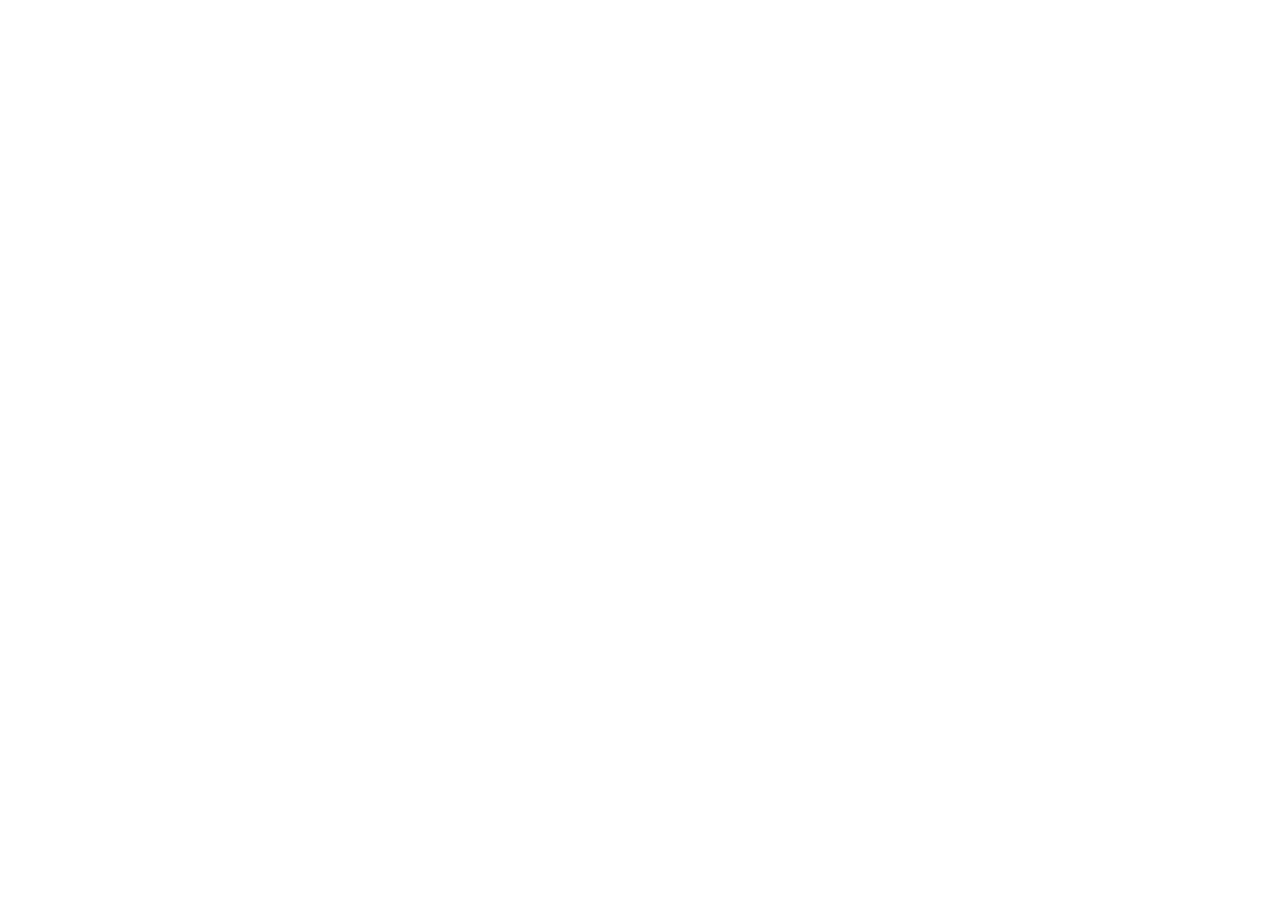
==== carrinho.html @ 03c426c7 "carrinho e conta" ====
<!doctype html>
<html lang="pt-BR">
<head>
<meta charset="utf-8">
<meta name="viewport" content="width=device-width,initial-scale=1">
<title>Carrinho — VESTTA</title>
<link href="https://fonts.googleapis.com/css2?family=Newsreader:opsz,wght@6..72,400;6..72,600;6..72,700&family=Plus+Jakarta+Sans:wght@400;500;600;700;800&display=swap" rel="stylesheet">
<link rel="stylesheet" href="css/style.css">
</head>
<body data-page="carrinho">
<div id="app-header"></div>
<main id="cart"></main>
<div id="app-footer"></div>
<script src="js/app.js"></script>
</body>
</html>
---- css/style.css ----
root {
    --bg: #fafafa;
    --card: #fff;
    --soft: #f3f3f3;
    --soft2: #ededed;
    --line: #ececec;
    --ink: #0a0a0a;
    --muted: #6b6b6b;
    --accent: #ff2d55;
    --green: #16a34a;
    --radius: 16px;
    --radius-lg: 22px;
    --pill: 999px;
    --font: 'Newsreader', 'Playfair Display', Georgia, 'Times New Roman', serif;
    --shadow: 0 1px 2px rgba(0, 0, 0, .04), 0 6px 20px rgba(0, 0, 0, .04);
}

* {
    box-sizing: border-box;
    margin: 0;
    padding: 0
}

html {
    scroll-behavior: smooth
}

body {
    font-family: var(--font);
    background: var(--bg);
    color: var(--ink);
    font-size: 14px;
    line-height: 1.45;
    -webkit-font-smoothing: antialiased
}

a {
    color: inherit;
    text-decoration: none
}

button {
    font: inherit;
    color: inherit;
    border: 0;
    background: none;
    cursor: pointer
}

input,
select {
    font: inherit;
    color: inherit
}

img {
    max-width: 100%;
    display: block
}

ul {
    list-style: none
}

svg.i {
    width: 18px;
    height: 18px;
    stroke: currentColor;
    fill: none;
    stroke-width: 2;
    stroke-linecap: round;
    stroke-linejoin: round;
    flex: none
}

.wrap {
    max-width: 1296px;
    margin: 0 auto;
    padding: 0 32px
}

.up {
    text-transform: uppercase;
    letter-spacing: .08em
}

.label {
    font-size: 10px;
    text-transform: uppercase;
    letter-spacing: .1em;
    color: var(--muted)
}

h1,
h2,
h3 {
    font-weight: 700;
    text-transform: uppercase;
    letter-spacing: -.01em;
    line-height: 1.05
}

.h1 {
    font-size: 30px
}

.h2 {
    font-size: 24px
}

[hidden] {
    display: none !important
}

.sr {
    position: absolute;
    width: 1px;
    height: 1px;
    overflow: hidden;
    clip: rect(0 0 0 0)
}

/* topbar */
.topbar {
    background: #000;
    color: #fff;
    font-size: 10.5px;
    letter-spacing: .1em;
    text-transform: uppercase
}

.topbar .wrap {
    display: flex;
    justify-content: space-between;
    align-items: center;
    height: 28px;
    font-weight: 600
}

.topbar .dot {
    display: inline-block;
    width: 5px;
    height: 5px;
    border-radius: 50%;
    background: var(--accent);
    margin-right: 8px
}

.topbar code {
    font-family: inherit;
    background: #2a2a2a;
    padding: 2px 6px;
    border-radius: 4px
}

.topbar .r a+a:before {
    content: "/";
    opacity: .4;
    margin: 0 12px
}

/* header */
.header {
    background: #fff;
    position: sticky;
    top: 0;
    z-index: 50;
    box-shadow: 0 1px 0 var(--line)
}

.header .wrap {
    display: flex;
    align-items: center;
    gap: 28px;
    height: 78px
}

.logo {
    display: flex;
    align-items: center;
    gap: 10px;
    font-size: 20px;
    font-weight: 700;
    letter-spacing: -.01em
}

.logo .mark {
    width: 36px;
    height: 36px;
    border-radius: 9px;
    background: #000;
    display: grid;
    place-items: center
}

.logo .mark svg {
    width: 24px;
    height: 24px
}

.nav {
    display: flex;
    gap: 26px;
    font-size: 11px;
    font-weight: 600;
    letter-spacing: .1em;
    text-transform: uppercase
}

.nav a {
    padding: 6px 0;
    border-bottom: 2px solid transparent;
    transition: .2s
}

.nav a:hover,
.nav a.on {
    border-color: #000
}

.search {
    flex: 1;
    max-width: 272px;
    margin-left: auto;
    display: flex;
    align-items: center;
    gap: 8px;
    background: var(--soft);
    border-radius: var(--pill);
    padding: 0 16px;
    height: 40px;
    color: var(--muted)
}

.search input {
    border: 0;
    background: none;
    outline: 0;
    width: 100%;
    font-family: var(--font)
}

.icon-btn {
    position: relative;
    width: 42px;
    height: 42px;
    border-radius: 50%;
    background: #fff;
    box-shadow: 0 1px 4px rgba(0, 0, 0, .12);
    display: grid;
    place-items: center;
    transition: .2s
}

.icon-btn:hover {
    transform: translateY(-1px)
}

.badge {
    position: absolute;
    top: -6px;
    right: -4px;
    min-width: 20px;
    height: 20px;
    border-radius: 10px;
    background: #000;
    color: #fff;
    font-size: 10px;
    font-weight: 700;
    display: grid;
    place-items: center;
    padding: 0 5px
}

.badge.red {
    background: var(--accent)
}

.user {
    display: flex;
    align-items: center;
    gap: 10px;
    padding-left: 18px;
    border-left: 1px solid var(--line)
}

.user .av {
    width: 32px;
    height: 32px;
    border-radius: 50%;
    background: #d6d6d6;
    display: grid;
    place-items: center;
    overflow: hidden;
    color: #555
}

.user .av.has {
    background: linear-gradient(135deg, #444, #111);
    color: #fff;
    font-size: 12px;
    font-weight: 700
}

.user b {
    display: block;
    font-size: 9px;
    letter-spacing: .1em;
    text-transform: uppercase
}

.user small {
    font-size: 9.5px;
    letter-spacing: .06em;
    color: var(--muted)
}

/* buttons */
.btn {
    display: inline-flex;
    align-items: center;
    justify-content: center;
    gap: 10px;
    height: 48px;
    padding: 0 28px;
    border-radius: var(--pill);
    background: #000;
    color: #fff;
    font-size: 11.5px;
    font-weight: 700;
    letter-spacing: .12em;
    text-transform: uppercase;
    transition: .2s;
    white-space: nowrap
}

.btn:hover {
    transform: translateY(-1px);
    box-shadow: 0 8px 20px rgba(0, 0, 0, .2)
}

.btn.lg {
    height: 56px;
    width: 100%;
    font-size: 12px
}

.btn.soft {
    background: var(--soft);
    color: var(--ink)
}

.btn.soft:hover {
    box-shadow: none;
    background: var(--soft2)
}

.btn.white {
    background: #fff;
    color: #000
}

.btn.sm {
    height: 36px;
    padding: 0 18px;
    font-size: 10px
}

.btn.ghost {
    background: rgba(255, 255, 255, .1);
    color: #fff
}

.link {
    text-decoration: underline;
    text-underline-offset: 3px
}

.back {
    display: inline-flex;
    align-items: center;
    gap: 8px;
    font-size: 10.5px;
    font-weight: 700;
    letter-spacing: .1em;
    text-transform: uppercase;
    margin: 12px 0
}

.crumbs {
    font-size: 10.5px;
    color: var(--muted);
    letter-spacing: .08em;
    text-transform: uppercase;
    padding: 14px 0 6px
}

.crumbs a:hover {
    color: #000
}

.crumbs span {
    margin: 0 6px;
    opacity: .5
}

.crumbs b {
    color: var(--ink)
}

.chip {
    display: inline-flex;
    align-items: center;
    height: 32px;
    padding: 0 16px;
    border-radius: var(--pill);
    background: var(--soft);
    font-size: 10.5px;
    font-weight: 700;
    letter-spacing: .1em;
    text-transform: uppercase;
    transition: .2s
}

.chip.on,
.chip:hover {
    background: #000;
    color: #fff
}

.tag {
    display: inline-block;
    background: #000;
    color: #fff;
    font-size: 9px;
    font-weight: 700;
    letter-spacing: .1em;
    text-transform: uppercase;
    padding: 5px 10px;
    border-radius: var(--pill)
}

.tag.red {
    background: var(--accent)
}

.tag.light {
    background: #fff;
    color: #000
}

.count {
    display: inline-block;
    background: var(--soft2);
    border-radius: var(--pill);
    padding: 2px 10px;
    font-size: 10px;
    font-weight: 700;
    letter-spacing: .06em
}

.card {
    background: var(--card);
    border-radius: var(--radius-lg);
    box-shadow: var(--shadow);
    padding: 24px
}

/* image placeholder */
.ph {
    position: relative;
    width: 100%;
    height: 100%;
    background: linear-gradient(160deg, #3a3a3a 0%, #161616 60%, #0c0c0c);
    display: flex;
    align-items: flex-end;
    justify-content: center;
    overflow: hidden;
    color: rgba(255, 255, 255, .35)
}

.ph::before {
    content: "";
    position: absolute;
    inset: 0;
    background: radial-gradient(circle at 50% 30%, rgba(255, 255, 255, .12), transparent 55%)
}

.ph span {
    position: relative;
    font-size: 10px;
    letter-spacing: .14em;
    text-transform: uppercase;
    padding: 14px;
    text-align: center
}

.ph.sand {
    background: linear-gradient(160deg, #8a7d65, #4c4233 70%, #2c261d)
}

.ph.light {
    background: linear-gradient(160deg, #f2f2f2, #cfcfcf);
    color: #777
}

.ph.navy {
    background: linear-gradient(160deg, #27344d, #0f1522)
}

.ph.green {
    background: linear-gradient(160deg, #4d5a3f, #202819)
}

.ph.neon {
    background: linear-gradient(160deg, #5b2a5e, #0b1b3a 60%, #2a0b1a)
}

.ph img {
    position: absolute;
    inset: 0;
    width: 100%;
    height: 100%;
    object-fit: cover
}

/* product card */
.grid {
    display: grid;
    gap: 20px
}

.grid.c4 {
    grid-template-columns: repeat(4, 1fr)
}

.grid.c3 {
    grid-template-columns: repeat(3, 1fr)
}

.pcard {
    position: relative;
    background: #fff;
    border-radius: var(--radius);
    box-shadow: var(--shadow);
    padding: 8px 8px 14px;
    transition: .25s
}

.pcard:hover {
    transform: translateY(-3px);
    box-shadow: 0 14px 34px rgba(0, 0, 0, .1)
}

.pcard .img {
    position: relative;
    aspect-ratio: 3/3.7;
    border-radius: 12px;
    overflow: hidden;
    display: block
}

.pcard .tag {
    position: absolute;
    top: 16px;
    left: 16px;
    z-index: 2
}

.pcard .fav {
    position: absolute;
    top: 16px;
    right: 16px;
    z-index: 2;
    width: 36px;
    height: 36px;
    border-radius: 50%;
    background: rgba(235, 235, 235, .92);
    display: grid;
    place-items: center;
    transition: .2s
}

.pcard .fav:hover {
    transform: scale(1.1)
}

.pcard .fav.on {
    color: #d0161f
}

.pcard .fav.on svg {
    fill: #d0161f
}

.pcard .meta {
    display: flex;
    justify-content: space-between;
    align-items: center;
    margin: 12px 6px 4px;
    font-size: 9.5px;
    letter-spacing: .06em;
    text-transform: uppercase;
    color: var(--muted)
}

.pcard .meta b {
    color: var(--ink);
    display: flex;
    align-items: center;
    gap: 3px
}

.pcard .meta svg {
    width: 11px;
    height: 11px;
    fill: #000;
    stroke: none
}

.pcard .name {
    margin: 0 6px;
    font-size: 14px;
    font-weight: 600
}

.pcard .row {
    display: flex;
    justify-content: space-between;
    align-items: center;
    margin: 8px 6px 0
}

.price {
    font-size: 20px;
    font-weight: 700
}

.price s {
    font-size: 10px;
    color: var(--muted);
    font-weight: 500;
    margin-left: 6px
}

.pcard .add {
    width: 34px;
    height: 34px;
    border-radius: 50%;
    background: var(--soft);
    display: grid;
    place-items: center;
    transition: .2s
}

.pcard .add:hover {
    background: #000;
    color: #fff
}

.pcard .add.txt {
    width: auto;
    padding: 0 14px;
    border-radius: var(--pill);
    font-size: 10px;
    font-weight: 700;
    letter-spacing: .1em;
    text-transform: uppercase
}

/* home */
.hero {
    background: #080808;
    color: #fff;
    margin-top: 0
}

.hero .wrap {
    display: grid;
    grid-template-columns: 1.05fr 1fr;
    gap: 40px;
    padding-top: 32px;
    padding-bottom: 70px;
    min-height: 560px
}

.hero .txt {
    align-self: center;
    padding-top: 60px
}

.hero .eyebrow {
    font-size: 11px;
    letter-spacing: .2em;
    color: #9a9a9a;
    margin-bottom: 14px
}

.hero h1 {
    font-size: 40px;
    letter-spacing: -.02em
}

.hero p {
    max-width: 470px;
    color: #cfcfcf;
    margin: 18px 0 28px
}

.hero .btns {
    display: flex;
    gap: 12px
}

.hero .stats {
    display: flex;
    gap: 50px;
    margin-top: 42px
}

.hero .stats b {
    display: block;
    font-size: 17px
}

.hero .stats b.red {
    color: var(--accent)
}

.hero .stats small {
    font-size: 9px;
    letter-spacing: .12em;
    text-transform: uppercase;
    color: #8f8f8f
}

.hero .pic {
    position: relative;
    border-radius: 20px;
    overflow: hidden;
    min-height: 480px
}

.hero .pic .cap {
    position: absolute;
    left: 0;
    right: 0;
    bottom: 0;
    padding: 70px 24px 22px;
    background: linear-gradient(transparent, rgba(0, 0, 0, .85));
    z-index: 2
}

.hero .pic .cap small {
    font-size: 9px;
    letter-spacing: .14em;
    text-transform: uppercase;
    color: #bbb
}

.hero .pic .cap h3 {
    font-size: 19px;
    margin: 4px 0
}

.hero .pic .cap p {
    font-size: 11.5px;
    margin: 0;
    color: #ccc
}

.hero .pic .tag {
    position: absolute;
    top: 14px;
    right: 14px;
    z-index: 3;
    background: #fff;
    color: #000
}

.promo {
    margin-top: -64px;
    position: relative;
    z-index: 5
}

.promo .in {
    background: #0c0c0c;
    color: #fff;
    border-radius: 18px;
    padding: 16px 18px;
    display: flex;
    align-items: center;
    gap: 16px;
    box-shadow: 0 12px 32px rgba(0, 0, 0, .25)
}

.promo .ic {
    width: 44px;
    height: 44px;
    border-radius: 50%;
    background: #2a1215;
    color: #ff4d5c;
    display: grid;
    place-items: center
}

.promo small {
    font-size: 9px;
    letter-spacing: .14em;
    text-transform: uppercase;
    color: #c9c9c9;
    display: block
}

.promo small:before {
    content: "● ";
    color: var(--accent)
}

.promo b {
    font-size: 14px;
    letter-spacing: .02em;
    text-transform: uppercase
}

.promo .code {
    margin-left: auto;
    background: #2a2a2a;
    border-radius: var(--pill);
    padding: 11px 18px;
    font-size: 10px;
    letter-spacing: .14em;
    text-transform: uppercase;
    color: #aaa
}

.promo .code b {
    color: #fff;
    font-size: 13px;
    letter-spacing: .1em;
    margin-left: 6px
}

.perks {
    display: grid;
    grid-template-columns: repeat(4, 1fr);
    gap: 16px;
    background: #fff;
    border-radius: 18px;
    box-shadow: var(--shadow);
    padding: 16px 20px;
    margin-top: 20px
}

.perk {
    display: flex;
    gap: 12px;
    align-items: center
}

.perk .ic {
    width: 40px;
    height: 40px;
    border-radius: 50%;
    background: var(--soft);
    display: grid;
    place-items: center
}

.perk b {
    display: block;
    font-size: 11.5px
}

.perk small {
    color: var(--muted);
    font-size: 10.5px
}

.sec {
    padding: 36px 0 8px
}

.sec-head {
    display: flex;
    justify-content: space-between;
    align-items: flex-end;
    margin-bottom: 18px;
    gap: 20px
}

.sec-head p {
    color: var(--muted);
    font-size: 12.5px;
    margin-top: 4px
}

.chips {
    display: flex;
    gap: 8px;
    flex-wrap: wrap
}

.band {
    background: var(--soft);
    margin-top: 36px;
    padding: 40px 0
}

.cats {
    display: grid;
    grid-template-columns: repeat(6, 1fr);
    gap: 14px
}

.cat {
    position: relative;
    aspect-ratio: 1/1.35;
    border-radius: 14px;
    overflow: hidden;
    display: block
}

.cat .cap {
    position: absolute;
    inset: auto 0 0 0;
    padding: 40px 12px 12px;
    background: linear-gradient(transparent, rgba(0, 0, 0, .85));
    color: #fff;
    z-index: 2
}

.cat b {
    display: block;
    font-size: 12px;
    letter-spacing: .04em;
    text-transform: uppercase
}

.cat small {
    font-size: 8.5px;
    letter-spacing: .1em;
    text-transform: uppercase;
    color: #bbb
}

.cols {
    display: grid;
    grid-template-columns: 1fr 1fr;
    gap: 20px
}

.col {
    background: #fff;
    border-radius: var(--radius-lg);
    box-shadow: var(--shadow);
    overflow: hidden;
    padding: 0 0 16px
}

.col .pic {
    position: relative;
    height: 340px
}

.col .pic .t {
    position: absolute;
    top: 14px;
    left: 14px;
    display: flex;
    gap: 8px;
    z-index: 2
}

.col .pic .cap {
    position: absolute;
    left: 0;
    right: 0;
    bottom: 0;
    padding: 60px 20px 14px;
    background: linear-gradient(transparent, rgba(0, 0, 0, .85));
    color: #fff;
    z-index: 2
}

.col .pic .cap small {
    font-size: 9px;
    letter-spacing: .14em;
    text-transform: uppercase;
    color: #bbb
}

.col .pic .cap h3 {
    font-size: 22px
}

.col p.d {
    padding: 12px 20px 0;
    font-size: 12.5px;
    color: #444
}

.col .foot {
    display: flex;
    justify-content: space-between;
    align-items: center;
    padding: 12px 20px 0;
    font-size: 9.5px;
    letter-spacing: .1em;
    text-transform: uppercase
}

.news {
    padding: 70px 0 40px
}

.news .in {
    display: grid;
    grid-template-columns: 1fr 1fr;
    gap: 40px;
    align-items: center
}

.news h2 {
    font-size: 30px;
    margin-top: 6px
}

.news p {
    color: #444;
    margin-top: 12px;
    max-width: 520px
}

.news form {
    display: flex;
    gap: 12px
}

.news input {
    flex: 1;
    height: 48px;
    border-radius: var(--pill);
    border: 0;
    background: var(--soft);
    padding: 0 22px;
    outline: 0
}

.news small {
    display: block;
    margin-top: 8px;
    font-size: 10px;
    color: var(--muted)
}

/* listing */
.page-title {
    display: flex;
    align-items: baseline;
    justify-content: space-between;
    gap: 20px;
    margin: 10px 0 16px
}

.page-title h1 {
    font-size: 34px
}

.page-title small {
    font-size: 12px;
    color: var(--muted);
    font-weight: 400;
    margin-left: 10px;
    text-transform: none;
    letter-spacing: 0
}

.notice {
    display: flex;
    align-items: center;
    gap: 12px;
    background: var(--soft);
    border-radius: 14px;
    padding: 12px 16px;
    font-size: 12px
}

.notice .ic {
    width: 36px;
    height: 36px;
    border-radius: 50%;
    background: #000;
    color: #fff;
    display: grid;
    place-items: center
}

.notice code {
    margin-left: auto;
    background: #e4e4e4;
    border-radius: 6px;
    padding: 4px 8px;
    font-family: inherit;
    font-size: 10px;
    letter-spacing: .08em
}

.notice small {
    font-size: 9.5px;
    letter-spacing: .06em;
    text-transform: uppercase;
    color: var(--muted)
}

.toolbar {
    display: flex;
    justify-content: space-between;
    align-items: center;
    gap: 20px;
    margin: 18px 0
}

.toolbar .right {
    display: flex;
    gap: 8px;
    align-items: center;
    background: var(--soft);
    border-radius: var(--pill);
    padding: 6px
}

.toolbar select {
    border: 0;
    background: #fff;
    border-radius: var(--pill);
    padding: 6px 14px;
    font-size: 10px;
    text-transform: uppercase;
    letter-spacing: .06em;
    outline: 0
}

.seg {
    width: 34px;
    height: 34px;
    border-radius: 50%;
    display: grid;
    place-items: center
}

.seg.on {
    background: #000;
    color: #fff
}

.layout {
    display: grid;
    grid-template-columns: 264px 1fr;
    gap: 24px;
    align-items: start;
    padding-bottom: 30px
}

.filters {
    background: #fff;
    border-radius: var(--radius);
    box-shadow: var(--shadow);
    padding: 20px;
    position: sticky;
    top: 96px
}

.filters .hd {
    display: flex;
    justify-content: space-between;
    align-items: center;
    font-weight: 700;
    letter-spacing: .06em;
    text-transform: uppercase;
    margin-bottom: 16px
}

.filters .hd small {
    font-size: 9.5px;
    font-weight: 500;
    color: var(--muted);
    cursor: pointer
}

.fg {
    margin-bottom: 22px
}

.fg h4 {
    font-size: 10.5px;
    letter-spacing: .1em;
    text-transform: uppercase;
    margin-bottom: 10px;
    display: flex;
    justify-content: space-between
}

.fg h4 small {
    color: var(--muted);
    font-weight: 400
}

.chk {
    display: flex;
    align-items: center;
    gap: 10px;
    font-size: 12.5px;
    margin: 8px 0;
    cursor: pointer
}

.chk input {
    appearance: none;
    width: 18px;
    height: 18px;
    border-radius: 5px;
    background: var(--soft2);
    display: grid;
    place-items: center;
    cursor: pointer
}

.chk input:checked {
    background: #000
}

.chk input:checked:after {
    content: "";
    width: 9px;
    height: 5px;
    border-left: 2px solid #fff;
    border-bottom: 2px solid #fff;
    transform: rotate(-45deg) translate(1px, -1px)
}

.chk em {
    margin-left: auto;
    font-style: normal;
    font-size: 10px;
    color: var(--muted)
}

.sizes {
    display: grid;
    grid-template-columns: repeat(3, 1fr);
    gap: 8px
}

.size {
    height: 38px;
    border-radius: 9px;
    background: var(--soft);
    font-size: 10px;
    font-weight: 700;
    color: #999;
    transition: .2s
}

.size.on {
    background: #000;
    color: #fff
}

.swatches {
    display: flex;
    gap: 10px;
    flex-wrap: wrap
}

.sw {
    width: 32px;
    height: 32px;
    border-radius: 50%;
    border: 2px solid #fff;
    box-shadow: 0 0 0 1px var(--line);
    display: grid;
    place-items: center;
    color: #fff;
    transition: .2s
}

.sw.on {
    box-shadow: 0 0 0 2px #000
}

.sw svg {
    width: 14px;
    height: 14px;
    opacity: 0
}

.sw.on svg {
    opacity: 1
}

.sw.light {
    color: #000
}

input[type=range] {
    width: 100%;
    accent-color: #000
}

.range-l {
    display: flex;
    justify-content: space-between;
    font-size: 10px;
    color: var(--muted)
}

.pager {
    display: flex;
    justify-content: space-between;
    align-items: center;
    margin-top: 26px;
    font-size: 11px;
    color: var(--muted)
}

.pager .p {
    display: flex;
    gap: 8px
}

.pager button {
    width: 36px;
    height: 36px;
    border-radius: 50%;
    background: #fff;
    box-shadow: var(--shadow);
    font-size: 11px;
    font-weight: 700;
    display: grid;
    place-items: center
}

.pager button.on {
    background: #000;
    color: #fff
}

/* product page */
.pdp {
    display: grid;
    grid-template-columns: 84px minmax(0, 1.2fr) minmax(0, .9fr);
    gap: 16px;
    padding: 10px 0 30px
}

.thumbs {
    display: flex;
    flex-direction: column;
    gap: 12px
}

.thumb {
    aspect-ratio: 3/4.2;
    border-radius: 10px;
    overflow: hidden;
    border: 2px solid transparent;
    transition: .2s
}

.thumb.on {
    border-color: #000
}

.stage {
    position: relative;
    aspect-ratio: 3/4;
    border-radius: 18px;
    overflow: hidden;
    max-height: 810px
}

.stage .cnt {
    position: absolute;
    top: 14px;
    right: 14px;
    z-index: 3;
    background: #fff;
    border-radius: var(--pill);
    padding: 4px 12px;
    font-size: 10px;
    font-weight: 700
}

.info {
    padding-left: 16px
}

.info .top {
    display: flex;
    gap: 10px;
    align-items: center;
    font-size: 11px;
    color: var(--muted)
}

.info h1 {
    font-size: 28px;
    text-transform: none;
    margin: 12px 0 8px;
    letter-spacing: -.01em
}

.rate {
    display: flex;
    align-items: center;
    gap: 8px;
    font-size: 12px
}

.rate .rec {
    background: var(--soft);
    font-size: 9px;
    font-weight: 700;
    letter-spacing: .08em;
    padding: 3px 8px;
    border-radius: 4px
}

.pricebox {
    background: var(--soft);
    border-radius: 14px;
    padding: 16px 18px;
    margin: 18px 0;
    display: flex;
    justify-content: space-between;
    align-items: flex-start
}

.pricebox b {
    font-size: 26px;
    display: block
}

.pricebox small {
    font-size: 11px;
    color: var(--muted)
}

.desc {
    background: var(--soft);
    border-radius: 14px;
    padding: 18px;
    font-size: 12.5px;
    line-height: 1.75;
    margin-bottom: 22px
}

.opt-h {
    display: flex;
    justify-content: space-between;
    font-size: 10.5px;
    font-weight: 700;
    letter-spacing: .1em;
    text-transform: uppercase;
    margin: 16px 0 10px
}

.opt-h span {
    font-weight: 400;
    color: var(--muted);
    letter-spacing: .04em;
    text-transform: none;
    font-size: 12px
}

.pdp .swatches .sw {
    width: 44px;
    height: 44px
}

.pdp .sizes {
    grid-template-columns: repeat(4, 1fr)
}

.pdp .size {
    height: 46px;
    border-radius: 12px;
    color: #000;
    font-size: 11px
}

.pdp .size.on {
    color: #fff
}

.model {
    display: flex;
    justify-content: space-between;
    font-size: 11px;
    margin-top: 10px
}

.buy {
    display: flex;
    gap: 12px;
    margin: 22px 0
}

.buy .btn {
    flex: 1;
    height: 56px
}

.buy .fav {
    width: 56px;
    height: 56px;
    border-radius: 50%;
    box-shadow: inset 0 0 0 1px var(--line);
    background: #fff;
    display: grid;
    place-items: center
}

.buy .fav.on {
    color: #d0161f
}

.buy .fav.on svg {
    fill: #d0161f
}

.freight {
    background: var(--soft);
    border-radius: 14px;
    padding: 16px
}

.freight .hd {
    display: flex;
    gap: 8px;
    align-items: center;
    font-size: 10.5px;
    font-weight: 700;
    letter-spacing: .1em;
    text-transform: uppercase;
    margin-bottom: 10px
}

.freight .f {
    display: flex;
    gap: 8px
}

.freight input {
    flex: 1;
    height: 44px;
    border-radius: 12px;
    border: 0;
    background: #fff;
    padding: 0 14px;
    outline: 0
}

.freight .res {
    font-size: 12px;
    margin-top: 10px;
    display: none
}

.acc {
    background: var(--soft);
    border-radius: 14px;
    margin-top: 14px;
    overflow: hidden
}

.acc button {
    width: 100%;
    display: flex;
    justify-content: space-between;
    align-items: center;
    padding: 18px;
    font-weight: 600;
    font-size: 14px;
    text-align: left
}

.acc .body {
    max-height: 0;
    overflow: hidden;
    transition: max-height .3s;
    padding: 0 18px;
    font-size: 12.5px;
    color: #444;
    line-height: 1.7
}

.acc.open .body {
    max-height: 200px;
    padding-bottom: 16px
}

.acc.open svg {
    transform: rotate(180deg)
}

.facts {
    display: grid;
    grid-template-columns: repeat(3, 1fr);
    gap: 16px;
    background: var(--soft);
    border-radius: 18px;
    padding: 24px;
    margin: 10px 0 40px
}

.fact {
    background: #fff;
    border-radius: 14px;
    padding: 18px
}

.fact big {
    display: block;
    font-size: 34px;
    font-weight: 700;
    letter-spacing: -.02em
}

.fact b {
    display: block;
    font-size: 14px;
    margin: 4px 0;
    text-transform: uppercase
}

.fact small {
    color: var(--muted);
    font-size: 12px
}

.pdp-rot .pcard .img {
    aspect-ratio: 3/4
}

/* carrinho */
.cart {
    display: grid;
    grid-template-columns: 1fr 378px;
    gap: 48px;
    padding-bottom: 50px;
    align-items: start
}

.cart h1 {
    font-size: 30px;
    margin: 16px 0 22px
}

.strip {
    display: flex;
    align-items: center;
    gap: 14px;
    background: var(--soft);
    border-radius: 16px;
    padding: 14px 16px;
    margin-bottom: 20px
}

.strip .ic {
    width: 44px;
    height: 44px;
    border-radius: 50%;
    background: #fff;
    display: grid;
    place-items: center
}

.strip b {
    display: block;
    font-size: 10.5px;
    letter-spacing: .08em;
    text-transform: uppercase
}

.strip small {
    font-size: 11px;
    color: var(--muted)
}

.strip .pill {
    margin-left: auto;
    background: #e8e8e8;
    font-size: 9px;
    font-weight: 700;
    letter-spacing: .1em;
    border-radius: var(--pill);
    padding: 5px 10px;
    text-transform: uppercase
}

.item {
    display: flex;
    align-items: center;
    gap: 16px;
    background: #fff;
    border-radius: var(--radius-lg);
    box-shadow: var(--shadow);
    padding: 16px;
    margin-bottom: 16px
}

.item .im {
    width: 112px;
    height: 128px;
    border-radius: 10px;
    overflow: hidden;
    flex: none
}

.item .nf {
    flex: 1
}

.item .nf small {
    font-size: 9px;
    letter-spacing: .14em;
    text-transform: uppercase;
    color: var(--muted)
}

.item .nf b {
    display: block;
    font-size: 15px;
    margin: 4px 0
}

.item .nf span {
    font-size: 11px;
    color: #555
}

.item .nf span i {
    display: inline-block;
    width: 3px;
    height: 3px;
    border-radius: 50%;
    background: #bbb;
    margin: 0 8px 2px;
    vertical-align: middle
}

.item .pr {
    font-weight: 700;
    font-size: 15px;
    margin-right: 6px
}

.qty {
    display: flex;
    align-items: center;
    background: var(--soft);
    border-radius: var(--pill);
    padding: 4px;
    box-shadow: inset 0 0 0 1px #e4e4e4
}

.qty button {
    width: 32px;
    height: 32px;
    border-radius: 50%;
    background: #fff;
    display: grid;
    place-items: center;
    box-shadow: 0 1px 3px rgba(0, 0, 0, .12)
}

.qty span {
    min-width: 36px;
    text-align: center;
    font-size: 12px;
    font-weight: 700
}

.del {
    width: 36px;
    height: 36px;
    color: #e11d48;
    display: grid;
    place-items: center;
    border-radius: 50%
}

.del:hover {
    background: #ffe4ea
}

.couponbar {
    display: flex;
    align-items: center;
    gap: 14px;
    background: #fff;
    border-radius: var(--radius-lg);
    box-shadow: var(--shadow);
    padding: 14px 18px;
    margin-bottom: 16px
}

.couponbar .ic {
    width: 40px;
    height: 40px;
    border-radius: 50%;
    background: var(--soft);
    display: grid;
    place-items: center
}

.couponbar b {
    font-size: 14px;
    letter-spacing: .06em
}

.couponbar .ok {
    display: inline-flex;
    gap: 6px;
    align-items: center
}

.couponbar .ok svg {
    width: 16px;
    height: 16px;
    fill: var(--accent);
    stroke: #fff
}

.couponbar em {
    font-style: normal;
    font-size: 9px;
    font-weight: 700;
    letter-spacing: .08em;
    background: var(--soft);
    padding: 3px 8px;
    border-radius: var(--pill);
    margin-left: 6px
}

.couponbar .act {
    margin-left: auto;
    display: flex;
    align-items: center;
    gap: 10px
}

.couponbar input {
    height: 38px;
    border: 0;
    background: var(--soft);
    border-radius: var(--pill);
    padding: 0 16px;
    outline: 0;
    text-transform: uppercase;
    width: 180px
}

.couponbar .msg {
    font-size: 11px;
    color: var(--accent)
}

.ship-bar {
    background: var(--soft);
    border-radius: 16px;
    padding: 16px
}

.ship-bar .t {
    display: flex;
    justify-content: space-between;
    font-size: 10px;
    font-weight: 700;
    letter-spacing: .06em;
    text-transform: uppercase
}

.ship-bar .t span {
    display: flex;
    gap: 8px;
    align-items: center
}

.ship-bar .bar {
    height: 8px;
    background: #ddd;
    border-radius: 4px;
    margin: 10px 0;
    overflow: hidden
}

.ship-bar .bar i {
    display: block;
    height: 100%;
    background: #000;
    border-radius: 4px;
    transition: width .4s
}

.ship-bar .b {
    display: flex;
    justify-content: space-between;
    font-size: 11px;
    color: #555
}

.cart>aside {
    position: sticky;
    top: 100px;
    min-width: 0
}

.summary {
    background: #fff;
    border-radius: var(--radius-lg);
    box-shadow: var(--shadow);
    padding: 26px
}

.summary .hd {
    display: flex;
    justify-content: space-between;
    align-items: center;
    padding-bottom: 14px;
    border-bottom: 1px solid var(--line);
    margin-bottom: 14px
}

.summary h3 {
    font-size: 20px
}

.line {
    display: flex;
    justify-content: space-between;
    font-size: 12px;
    margin: 12px 0
}

.line b {
    font-weight: 600
}

.line s {
    color: #999;
    font-size: 10px;
    margin-right: 6px
}

.line.cp {
    background: #fff0f3;
    color: var(--accent);
    border-radius: 8px;
    padding: 9px 10px;
    font-weight: 600;
    margin-top: 16px
}

.total {
    background: var(--soft);
    border-radius: 14px;
    padding: 18px;
    margin: 14px 0 20px;
    display: flex;
    justify-content: space-between;
    align-items: flex-start
}

.total b {
    font-size: 20px;
    text-transform: uppercase
}

.total small {
    display: block;
    color: #666;
    font-size: 11px;
    margin-top: 8px;
    max-width: 150px
}

.total .v {
    text-align: right
}

.total .v b {
    font-size: 26px;
    text-transform: none
}

.total .v small {
    font-size: 9px;
    text-transform: uppercase;
    letter-spacing: .06em;
    max-width: none;
    margin-top: 4px
}

.summary .btn {
    width: 100%;
    height: 56px
}

.summary .btn.pix {
    background: var(--soft);
    color: #000;
    margin-top: 12px;
    height: auto;
    min-height: 46px;
    padding: 10px 14px;
    font-size: 10.5px;
    letter-spacing: .06em;
    line-height: 1.3;
    text-align: center;
    white-space: normal;
    gap: 8px
}

.methods {
    display: flex;
    justify-content: center;
    gap: 12px;
    background: var(--soft);
    border-radius: 12px;
    padding: 14px;
    margin: 16px 0;
    font-size: 9.5px;
    font-weight: 700;
    letter-spacing: .1em;
    text-transform: uppercase
}

.methods i {
    display: inline-block;
    width: 6px;
    height: 6px;
    border-radius: 50%;
    background: var(--accent);
    margin-right: 6px
}

.help {
    display: flex;
    justify-content: space-between;
    align-items: center;
    background: var(--soft);
    border-radius: 10px;
    padding: 10px 12px;
    font-size: 10.5px;
    font-weight: 600
}

.help div {
    display: flex;
    gap: 10px;
    align-items: center
}

.assure {
    background: #fff;
    border-radius: var(--radius-lg);
    box-shadow: var(--shadow);
    padding: 22px;
    margin-top: 16px
}

.assure .r {
    display: flex;
    gap: 14px;
    margin-bottom: 14px
}

.assure .r:last-child {
    margin: 0
}

.assure .ic {
    width: 38px;
    height: 38px;
    border-radius: 50%;
    background: var(--soft);
    display: grid;
    place-items: center;
    flex: none
}

.assure b {
    display: block;
    font-size: 10.5px;
    letter-spacing: .08em;
    text-transform: uppercase;
    margin-bottom: 3px
}

.assure small {
    font-size: 12px;
    color: #555
}

.empty {
    text-align: center;
    padding: 70px 20px;
    background: #fff;
    border-radius: var(--radius-lg);
    box-shadow: var(--shadow)
}

.empty h2 {
    margin-bottom: 10px
}

.empty p {
    color: var(--muted);
    margin-bottom: 22px
}
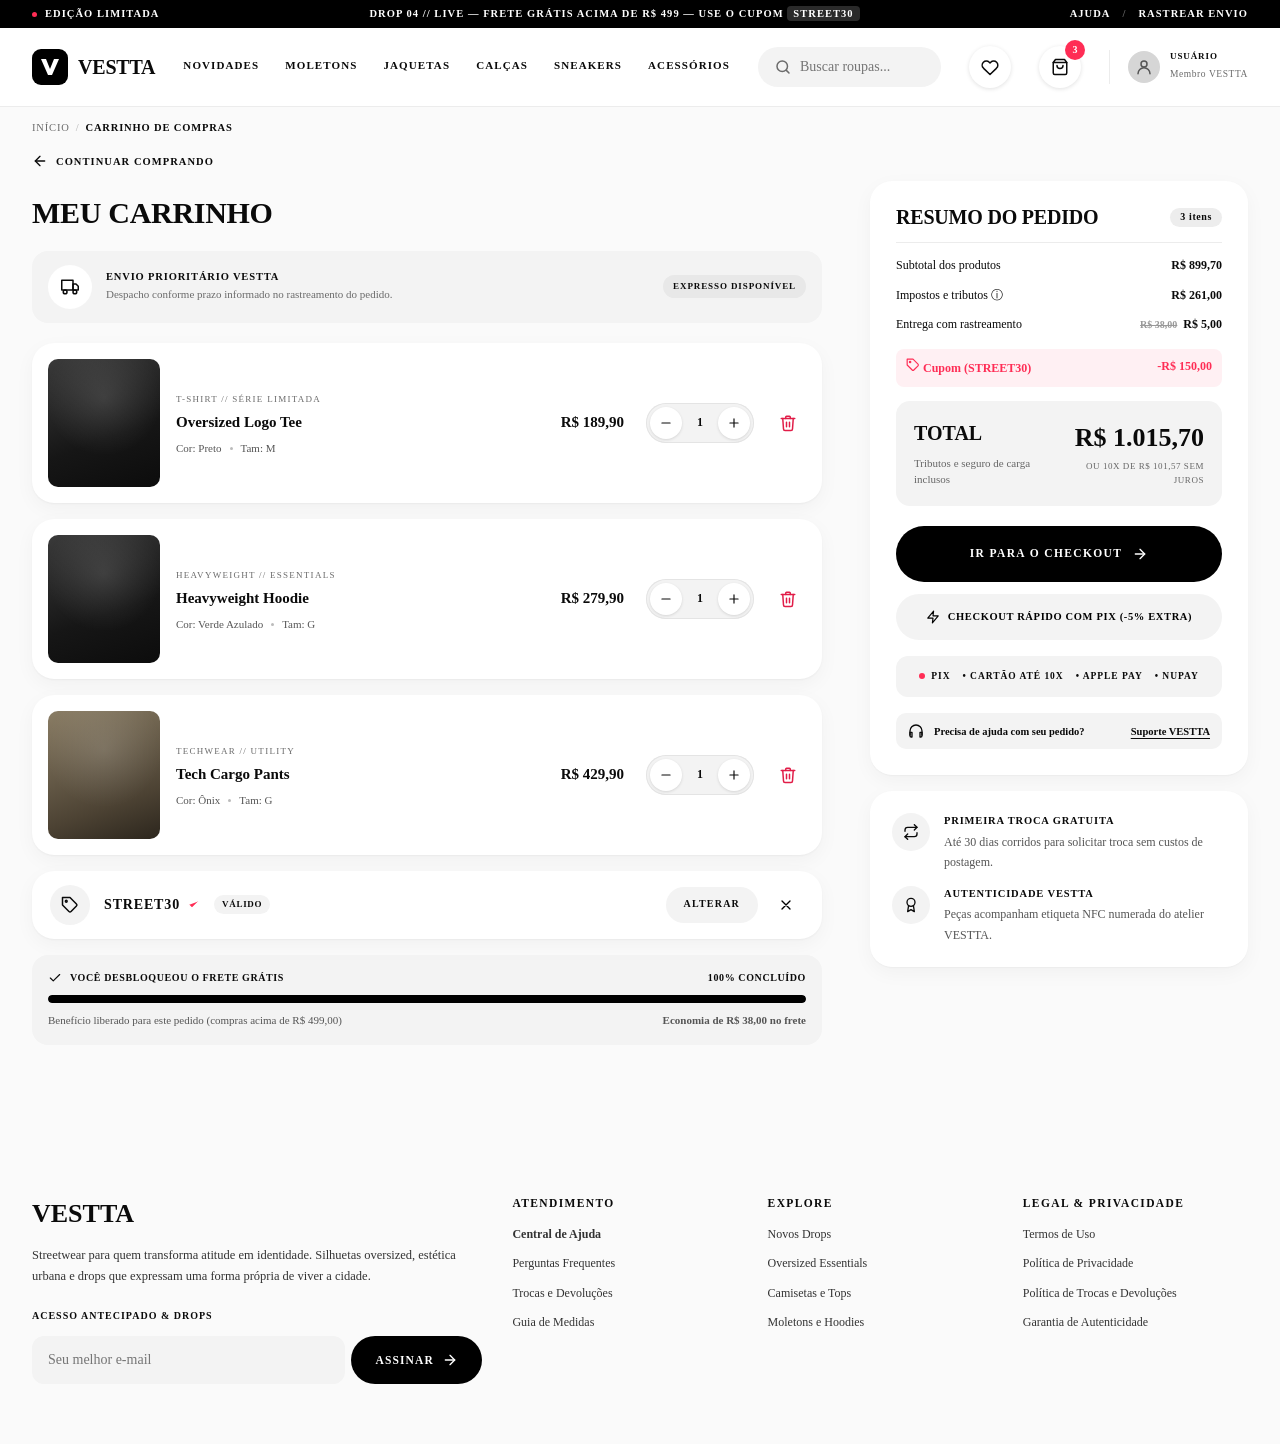
==== commit e6327dd6: "atualizando nome dos arquivos" ====
--- a/carrinho.html
+++ b/carrinho.html
@@ -1,16 +1,21 @@
 <!doctype html>
 <html lang="pt-BR">
+
 <head>
-<meta charset="utf-8">
-<meta name="viewport" content="width=device-width,initial-scale=1">
-<title>Carrinho — VESTTA</title>
-<link href="https://fonts.googleapis.com/css2?family=Newsreader:opsz,wght@6..72,400;6..72,600;6..72,700&family=Plus+Jakarta+Sans:wght@400;500;600;700;800&display=swap" rel="stylesheet">
-<link rel="stylesheet" href="css/style.css">
+    <meta charset="utf-8">
+    <meta name="viewport" content="width=device-width,initial-scale=1">
+    <title>Carrinho — VESTTA</title>
+    <link
+        href="https://fonts.googleapis.com/css2?family=Newsreader:opsz,wght@6..72,400;6..72,600;6..72,700&family=Plus+Jakarta+Sans:wght@400;500;600;700;800&display=swap"
+        rel="stylesheet">
+    <link rel="stylesheet" href="css/style.css">
 </head>
+
 <body data-page="carrinho">
-<div id="app-header"></div>
-<main id="cart"></main>
-<div id="app-footer"></div>
-<script src="js/app.js"></script>
+    <div id="app-header"></div>
+    <main id="cart"></main>
+    <div id="app-footer"></div>
+    <script src="js/script.js"></script>
 </body>
-</html>
+
+</html>
--- a/css/style.css
+++ b/css/style.css
@@ -1,2125 +1,6998 @@
-root {
-    --bg: #fafafa;
-    --card: #fff;
-    --soft: #f3f3f3;
-    --soft2: #ededed;
-    --line: #ececec;
-    --ink: #0a0a0a;
-    --muted: #6b6b6b;
-    --accent: #ff2d55;
-    --green: #16a34a;
-    --radius: 16px;
-    --radius-lg: 22px;
-    --pill: 999px;
-    --font: 'Newsreader', 'Playfair Display', Georgia, 'Times New Roman', serif;
-    --shadow: 0 1px 2px rgba(0, 0, 0, .04), 0 6px 20px rgba(0, 0, 0, .04);
+:root {
+  --bg: #fafafa;
+  --card: #fff;
+  --soft: #f3f3f3;
+  --soft2: #ededed;
+  --line: #ececec;
+  --ink: #0a0a0a;
+  --muted: #6b6b6b;
+  --accent: #ff2d55;
+  --green: #16a34a;
+  --radius: 16px;
+  --radius-lg: 22px;
+  --pill: 999px;
+  --font: 'Newsreader', 'Playfair Display', Georgia, 'Times New Roman', serif;
+  --shadow: 0 1px 2px rgba(0, 0, 0, .04), 0 6px 20px rgba(0, 0, 0, .04);
 }
 
 * {
-    box-sizing: border-box;
-    margin: 0;
-    padding: 0
+  box-sizing: border-box;
+  margin: 0;
+  padding: 0
 }
 
 html {
-    scroll-behavior: smooth
+  scroll-behavior: smooth
 }
 
 body {
-    font-family: var(--font);
-    background: var(--bg);
-    color: var(--ink);
-    font-size: 14px;
-    line-height: 1.45;
-    -webkit-font-smoothing: antialiased
+  font-family: var(--font);
+  background: var(--bg);
+  color: var(--ink);
+  font-size: 14px;
+  line-height: 1.45;
+  -webkit-font-smoothing: antialiased
 }
 
 a {
-    color: inherit;
-    text-decoration: none
+  color: inherit;
+  text-decoration: none
 }
 
 button {
-    font: inherit;
-    color: inherit;
-    border: 0;
-    background: none;
-    cursor: pointer
+  font: inherit;
+  color: inherit;
+  border: 0;
+  background: none;
+  cursor: pointer
 }
 
 input,
 select {
-    font: inherit;
-    color: inherit
+  font: inherit;
+  color: inherit
 }
 
 img {
-    max-width: 100%;
-    display: block
+  max-width: 100%;
+  display: block
 }
 
 ul {
-    list-style: none
+  list-style: none
 }
 
 svg.i {
-    width: 18px;
-    height: 18px;
-    stroke: currentColor;
-    fill: none;
-    stroke-width: 2;
-    stroke-linecap: round;
-    stroke-linejoin: round;
-    flex: none
+  width: 18px;
+  height: 18px;
+  stroke: currentColor;
+  fill: none;
+  stroke-width: 2;
+  stroke-linecap: round;
+  stroke-linejoin: round;
+  flex: none
 }
 
 .wrap {
-    max-width: 1296px;
-    margin: 0 auto;
-    padding: 0 32px
+  max-width: 1296px;
+  margin: 0 auto;
+  padding: 0 32px
 }
 
 .up {
-    text-transform: uppercase;
-    letter-spacing: .08em
+  text-transform: uppercase;
+  letter-spacing: .08em
 }
 
 .label {
-    font-size: 10px;
-    text-transform: uppercase;
-    letter-spacing: .1em;
-    color: var(--muted)
+  font-size: 10px;
+  text-transform: uppercase;
+  letter-spacing: .1em;
+  color: var(--muted)
 }
 
 h1,
 h2,
 h3 {
-    font-weight: 700;
-    text-transform: uppercase;
-    letter-spacing: -.01em;
-    line-height: 1.05
+  font-weight: 700;
+  text-transform: uppercase;
+  letter-spacing: -.01em;
+  line-height: 1.05
 }
 
 .h1 {
-    font-size: 30px
+  font-size: 30px
 }
 
 .h2 {
-    font-size: 24px
+  font-size: 24px
 }
 
 [hidden] {
-    display: none !important
+  display: none !important
 }
 
 .sr {
-    position: absolute;
-    width: 1px;
-    height: 1px;
-    overflow: hidden;
-    clip: rect(0 0 0 0)
+  position: absolute;
+  width: 1px;
+  height: 1px;
+  overflow: hidden;
+  clip: rect(0 0 0 0)
 }
 
 /* topbar */
 .topbar {
-    background: #000;
-    color: #fff;
-    font-size: 10.5px;
-    letter-spacing: .1em;
-    text-transform: uppercase
+  background: #000;
+  color: #fff;
+  font-size: 10.5px;
+  letter-spacing: .1em;
+  text-transform: uppercase
 }
 
 .topbar .wrap {
-    display: flex;
-    justify-content: space-between;
-    align-items: center;
-    height: 28px;
-    font-weight: 600
+  display: flex;
+  justify-content: space-between;
+  align-items: center;
+  height: 28px;
+  font-weight: 600
 }
 
 .topbar .dot {
-    display: inline-block;
-    width: 5px;
-    height: 5px;
-    border-radius: 50%;
-    background: var(--accent);
-    margin-right: 8px
+  display: inline-block;
+  width: 5px;
+  height: 5px;
+  border-radius: 50%;
+  background: var(--accent);
+  margin-right: 8px
 }
 
 .topbar code {
-    font-family: inherit;
-    background: #2a2a2a;
-    padding: 2px 6px;
-    border-radius: 4px
+  font-family: inherit;
+  background: #2a2a2a;
+  padding: 2px 6px;
+  border-radius: 4px
 }
 
 .topbar .r a+a:before {
-    content: "/";
-    opacity: .4;
-    margin: 0 12px
+  content: "/";
+  opacity: .4;
+  margin: 0 12px
 }
 
 /* header */
 .header {
-    background: #fff;
-    position: sticky;
-    top: 0;
-    z-index: 50;
-    box-shadow: 0 1px 0 var(--line)
+  background: #fff;
+  position: sticky;
+  top: 0;
+  z-index: 50;
+  box-shadow: 0 1px 0 var(--line)
 }
 
 .header .wrap {
+  display: flex;
+  align-items: center;
+  gap: 28px;
+  height: 78px
+}
+
+.logo {
+  display: flex;
+  align-items: center;
+  gap: 10px;
+  font-size: 20px;
+  font-weight: 700;
+  letter-spacing: -.01em
+}
+
+.logo .mark {
+  width: 36px;
+  height: 36px;
+  border-radius: 9px;
+  background: #000;
+  display: grid;
+  place-items: center
+}
+
+.logo .mark svg {
+  width: 24px;
+  height: 24px
+}
+
+.nav {
+  display: flex;
+  gap: 26px;
+  font-size: 11px;
+  font-weight: 600;
+  letter-spacing: .1em;
+  text-transform: uppercase
+}
+
+.nav a {
+  padding: 6px 0;
+  border-bottom: 2px solid transparent;
+  transition: .2s
+}
+
+.nav a:hover,
+.nav a.on {
+  border-color: #000
+}
+
+.search {
+  flex: 1;
+  max-width: 272px;
+  margin-left: auto;
+  display: flex;
+  align-items: center;
+  gap: 8px;
+  background: var(--soft);
+  border-radius: var(--pill);
+  padding: 0 16px;
+  height: 40px;
+  color: var(--muted)
+}
+
+.search input {
+  border: 0;
+  background: none;
+  outline: 0;
+  width: 100%;
+  font-family: var(--font)
+}
+
+.icon-btn {
+  position: relative;
+  width: 42px;
+  height: 42px;
+  border-radius: 50%;
+  background: #fff;
+  box-shadow: 0 1px 4px rgba(0, 0, 0, .12);
+  display: grid;
+  place-items: center;
+  transition: .2s
+}
+
+.icon-btn:hover {
+  transform: translateY(-1px)
+}
+
+.badge {
+  position: absolute;
+  top: -6px;
+  right: -4px;
+  min-width: 20px;
+  height: 20px;
+  border-radius: 10px;
+  background: #000;
+  color: #fff;
+  font-size: 10px;
+  font-weight: 700;
+  display: grid;
+  place-items: center;
+  padding: 0 5px
+}
+
+.badge.red {
+  background: var(--accent)
+}
+
+.user {
+  display: flex;
+  align-items: center;
+  gap: 10px;
+  padding-left: 18px;
+  border-left: 1px solid var(--line)
+}
+
+.user .av {
+  width: 32px;
+  height: 32px;
+  border-radius: 50%;
+  background: #d6d6d6;
+  display: grid;
+  place-items: center;
+  overflow: hidden;
+  color: #555
+}
+
+.user .av.has {
+  background: linear-gradient(135deg, #444, #111);
+  color: #fff;
+  font-size: 12px;
+  font-weight: 700
+}
+
+.user b {
+  display: block;
+  font-size: 9px;
+  letter-spacing: .1em;
+  text-transform: uppercase
+}
+
+.user small {
+  font-size: 9.5px;
+  letter-spacing: .06em;
+  color: var(--muted)
+}
+
+/* buttons */
+.btn {
+  display: inline-flex;
+  align-items: center;
+  justify-content: center;
+  gap: 10px;
+  height: 48px;
+  padding: 0 28px;
+  border-radius: var(--pill);
+  background: #000;
+  color: #fff;
+  font-size: 11.5px;
+  font-weight: 700;
+  letter-spacing: .12em;
+  text-transform: uppercase;
+  transition: .2s;
+  white-space: nowrap
+}
+
+.btn:hover {
+  transform: translateY(-1px);
+  box-shadow: 0 8px 20px rgba(0, 0, 0, .2)
+}
+
+.btn.lg {
+  height: 56px;
+  width: 100%;
+  font-size: 12px
+}
+
+.btn.soft {
+  background: var(--soft);
+  color: var(--ink)
+}
+
+.btn.soft:hover {
+  box-shadow: none;
+  background: var(--soft2)
+}
+
+.btn.white {
+  background: #fff;
+  color: #000
+}
+
+.btn.sm {
+  height: 36px;
+  padding: 0 18px;
+  font-size: 10px
+}
+
+.btn.ghost {
+  background: rgba(255, 255, 255, .1);
+  color: #fff
+}
+
+.link {
+  text-decoration: underline;
+  text-underline-offset: 3px
+}
+
+.back {
+  display: inline-flex;
+  align-items: center;
+  gap: 8px;
+  font-size: 10.5px;
+  font-weight: 700;
+  letter-spacing: .1em;
+  text-transform: uppercase;
+  margin: 12px 0
+}
+
+.crumbs {
+  font-size: 10.5px;
+  color: var(--muted);
+  letter-spacing: .08em;
+  text-transform: uppercase;
+  padding: 14px 0 6px
+}
+
+.crumbs a:hover {
+  color: #000
+}
+
+.crumbs span {
+  margin: 0 6px;
+  opacity: .5
+}
+
+.crumbs b {
+  color: var(--ink)
+}
+
+.chip {
+  display: inline-flex;
+  align-items: center;
+  height: 32px;
+  padding: 0 16px;
+  border-radius: var(--pill);
+  background: var(--soft);
+  font-size: 10.5px;
+  font-weight: 700;
+  letter-spacing: .1em;
+  text-transform: uppercase;
+  transition: .2s
+}
+
+.chip.on,
+.chip:hover {
+  background: #000;
+  color: #fff
+}
+
+.tag {
+  display: inline-block;
+  background: #000;
+  color: #fff;
+  font-size: 9px;
+  font-weight: 700;
+  letter-spacing: .1em;
+  text-transform: uppercase;
+  padding: 5px 10px;
+  border-radius: var(--pill)
+}
+
+.tag.red {
+  background: var(--accent)
+}
+
+.tag.light {
+  background: #fff;
+  color: #000
+}
+
+.count {
+  display: inline-block;
+  background: var(--soft2);
+  border-radius: var(--pill);
+  padding: 2px 10px;
+  font-size: 10px;
+  font-weight: 700;
+  letter-spacing: .06em
+}
+
+.card {
+  background: var(--card);
+  border-radius: var(--radius-lg);
+  box-shadow: var(--shadow);
+  padding: 24px
+}
+
+/* image placeholder */
+.ph {
+  position: relative;
+  width: 100%;
+  height: 100%;
+  background: linear-gradient(160deg, #3a3a3a 0%, #161616 60%, #0c0c0c);
+  display: flex;
+  align-items: flex-end;
+  justify-content: center;
+  overflow: hidden;
+  color: rgba(255, 255, 255, .35)
+}
+
+.ph::before {
+  content: "";
+  position: absolute;
+  inset: 0;
+  background: radial-gradient(circle at 50% 30%, rgba(255, 255, 255, .12), transparent 55%)
+}
+
+.ph span {
+  position: relative;
+  font-size: 10px;
+  letter-spacing: .14em;
+  text-transform: uppercase;
+  padding: 14px;
+  text-align: center
+}
+
+.ph.sand {
+  background: linear-gradient(160deg, #8a7d65, #4c4233 70%, #2c261d)
+}
+
+.ph.light {
+  background: linear-gradient(160deg, #f2f2f2, #cfcfcf);
+  color: #777
+}
+
+.ph.navy {
+  background: linear-gradient(160deg, #27344d, #0f1522)
+}
+
+.ph.green {
+  background: linear-gradient(160deg, #4d5a3f, #202819)
+}
+
+.ph.neon {
+  background: linear-gradient(160deg, #5b2a5e, #0b1b3a 60%, #2a0b1a)
+}
+
+.ph img {
+  position: absolute;
+  inset: 0;
+  width: 100%;
+  height: 100%;
+  object-fit: cover
+}
+
+/* product card */
+.grid {
+  display: grid;
+  gap: 20px
+}
+
+.grid.c4 {
+  grid-template-columns: repeat(4, 1fr)
+}
+
+.grid.c3 {
+  grid-template-columns: repeat(3, 1fr)
+}
+
+.pcard {
+  position: relative;
+  background: #fff;
+  border-radius: var(--radius);
+  box-shadow: var(--shadow);
+  padding: 8px 8px 14px;
+  transition: .25s
+}
+
+.pcard:hover {
+  transform: translateY(-3px);
+  box-shadow: 0 14px 34px rgba(0, 0, 0, .1)
+}
+
+.pcard .img {
+  position: relative;
+  aspect-ratio: 3/3.7;
+  border-radius: 12px;
+  overflow: hidden;
+  display: block
+}
+
+.pcard .tag {
+  position: absolute;
+  top: 16px;
+  left: 16px;
+  z-index: 2
+}
+
+.pcard .fav {
+  position: absolute;
+  top: 16px;
+  right: 16px;
+  z-index: 2;
+  width: 36px;
+  height: 36px;
+  border-radius: 50%;
+  background: rgba(235, 235, 235, .92);
+  display: grid;
+  place-items: center;
+  transition: .2s
+}
+
+.pcard .fav:hover {
+  transform: scale(1.1)
+}
+
+.pcard .fav.on {
+  color: #d0161f
+}
+
+.pcard .fav.on svg {
+  fill: #d0161f
+}
+
+.pcard .meta {
+  display: flex;
+  justify-content: space-between;
+  align-items: center;
+  margin: 12px 6px 4px;
+  font-size: 9.5px;
+  letter-spacing: .06em;
+  text-transform: uppercase;
+  color: var(--muted)
+}
+
+.pcard .meta b {
+  color: var(--ink);
+  display: flex;
+  align-items: center;
+  gap: 3px
+}
+
+.pcard .meta svg {
+  width: 11px;
+  height: 11px;
+  fill: #000;
+  stroke: none
+}
+
+.pcard .name {
+  margin: 0 6px;
+  font-size: 14px;
+  font-weight: 600
+}
+
+.pcard .row {
+  display: flex;
+  justify-content: space-between;
+  align-items: center;
+  margin: 8px 6px 0
+}
+
+.price {
+  font-size: 20px;
+  font-weight: 700
+}
+
+.price s {
+  font-size: 10px;
+  color: var(--muted);
+  font-weight: 500;
+  margin-left: 6px
+}
+
+.pcard .add {
+  width: 34px;
+  height: 34px;
+  border-radius: 50%;
+  background: var(--soft);
+  display: grid;
+  place-items: center;
+  transition: .2s
+}
+
+.pcard .add:hover {
+  background: #000;
+  color: #fff
+}
+
+.pcard .add.txt {
+  width: auto;
+  padding: 0 14px;
+  border-radius: var(--pill);
+  font-size: 10px;
+  font-weight: 700;
+  letter-spacing: .1em;
+  text-transform: uppercase
+}
+
+/* home */
+.hero {
+  background: #080808;
+  color: #fff;
+  margin-top: 0
+}
+
+.hero .wrap {
+  display: grid;
+  grid-template-columns: 1.05fr 1fr;
+  gap: 40px;
+  padding-top: 32px;
+  padding-bottom: 70px;
+  min-height: 560px
+}
+
+.hero .txt {
+  align-self: center;
+  padding-top: 60px
+}
+
+.hero .eyebrow {
+  font-size: 11px;
+  letter-spacing: .2em;
+  color: #9a9a9a;
+  margin-bottom: 14px
+}
+
+.hero h1 {
+  font-size: 40px;
+  letter-spacing: -.02em
+}
+
+.hero p {
+  max-width: 470px;
+  color: #cfcfcf;
+  margin: 18px 0 28px
+}
+
+.hero .btns {
+  display: flex;
+  gap: 12px
+}
+
+.hero .stats {
+  display: flex;
+  gap: 50px;
+  margin-top: 42px
+}
+
+.hero .stats b {
+  display: block;
+  font-size: 17px
+}
+
+.hero .stats b.red {
+  color: var(--accent)
+}
+
+.hero .stats small {
+  font-size: 9px;
+  letter-spacing: .12em;
+  text-transform: uppercase;
+  color: #8f8f8f
+}
+
+.hero .pic {
+  position: relative;
+  border-radius: 20px;
+  overflow: hidden;
+  min-height: 480px
+}
+
+.hero .pic .cap {
+  position: absolute;
+  left: 0;
+  right: 0;
+  bottom: 0;
+  padding: 70px 24px 22px;
+  background: linear-gradient(transparent, rgba(0, 0, 0, .85));
+  z-index: 2
+}
+
+.hero .pic .cap small {
+  font-size: 9px;
+  letter-spacing: .14em;
+  text-transform: uppercase;
+  color: #bbb
+}
+
+.hero .pic .cap h3 {
+  font-size: 19px;
+  margin: 4px 0
+}
+
+.hero .pic .cap p {
+  font-size: 11.5px;
+  margin: 0;
+  color: #ccc
+}
+
+.hero .pic .tag {
+  position: absolute;
+  top: 14px;
+  right: 14px;
+  z-index: 3;
+  background: #fff;
+  color: #000
+}
+
+.promo {
+  margin-top: -64px;
+  position: relative;
+  z-index: 5
+}
+
+.promo .in {
+  background: #0c0c0c;
+  color: #fff;
+  border-radius: 18px;
+  padding: 16px 18px;
+  display: flex;
+  align-items: center;
+  gap: 16px;
+  box-shadow: 0 12px 32px rgba(0, 0, 0, .25)
+}
+
+.promo .ic {
+  width: 44px;
+  height: 44px;
+  border-radius: 50%;
+  background: #2a1215;
+  color: #ff4d5c;
+  display: grid;
+  place-items: center
+}
+
+.promo small {
+  font-size: 9px;
+  letter-spacing: .14em;
+  text-transform: uppercase;
+  color: #c9c9c9;
+  display: block
+}
+
+.promo small:before {
+  content: "● ";
+  color: var(--accent)
+}
+
+.promo b {
+  font-size: 14px;
+  letter-spacing: .02em;
+  text-transform: uppercase
+}
+
+.promo .code {
+  margin-left: auto;
+  background: #2a2a2a;
+  border-radius: var(--pill);
+  padding: 11px 18px;
+  font-size: 10px;
+  letter-spacing: .14em;
+  text-transform: uppercase;
+  color: #aaa
+}
+
+.promo .code b {
+  color: #fff;
+  font-size: 13px;
+  letter-spacing: .1em;
+  margin-left: 6px
+}
+
+.perks {
+  display: grid;
+  grid-template-columns: repeat(4, 1fr);
+  gap: 16px;
+  background: #fff;
+  border-radius: 18px;
+  box-shadow: var(--shadow);
+  padding: 16px 20px;
+  margin-top: 20px
+}
+
+.perk {
+  display: flex;
+  gap: 12px;
+  align-items: center
+}
+
+.perk .ic {
+  width: 40px;
+  height: 40px;
+  border-radius: 50%;
+  background: var(--soft);
+  display: grid;
+  place-items: center
+}
+
+.perk b {
+  display: block;
+  font-size: 11.5px
+}
+
+.perk small {
+  color: var(--muted);
+  font-size: 10.5px
+}
+
+.sec {
+  padding: 36px 0 8px
+}
+
+.sec-head {
+  display: flex;
+  justify-content: space-between;
+  align-items: flex-end;
+  margin-bottom: 18px;
+  gap: 20px
+}
+
+.sec-head p {
+  color: var(--muted);
+  font-size: 12.5px;
+  margin-top: 4px
+}
+
+.chips {
+  display: flex;
+  gap: 8px;
+  flex-wrap: wrap
+}
+
+.band {
+  background: var(--soft);
+  margin-top: 36px;
+  padding: 40px 0
+}
+
+.cats {
+  display: grid;
+  grid-template-columns: repeat(6, 1fr);
+  gap: 14px
+}
+
+.cat {
+  position: relative;
+  aspect-ratio: 1/1.35;
+  border-radius: 14px;
+  overflow: hidden;
+  display: block
+}
+
+.cat .cap {
+  position: absolute;
+  inset: auto 0 0 0;
+  padding: 40px 12px 12px;
+  background: linear-gradient(transparent, rgba(0, 0, 0, .85));
+  color: #fff;
+  z-index: 2
+}
+
+.cat b {
+  display: block;
+  font-size: 12px;
+  letter-spacing: .04em;
+  text-transform: uppercase
+}
+
+.cat small {
+  font-size: 8.5px;
+  letter-spacing: .1em;
+  text-transform: uppercase;
+  color: #bbb
+}
+
+.cols {
+  display: grid;
+  grid-template-columns: 1fr 1fr;
+  gap: 20px
+}
+
+.col {
+  background: #fff;
+  border-radius: var(--radius-lg);
+  box-shadow: var(--shadow);
+  overflow: hidden;
+  padding: 0 0 16px
+}
+
+.col .pic {
+  position: relative;
+  height: 340px
+}
+
+.col .pic .t {
+  position: absolute;
+  top: 14px;
+  left: 14px;
+  display: flex;
+  gap: 8px;
+  z-index: 2
+}
+
+.col .pic .cap {
+  position: absolute;
+  left: 0;
+  right: 0;
+  bottom: 0;
+  padding: 60px 20px 14px;
+  background: linear-gradient(transparent, rgba(0, 0, 0, .85));
+  color: #fff;
+  z-index: 2
+}
+
+.col .pic .cap small {
+  font-size: 9px;
+  letter-spacing: .14em;
+  text-transform: uppercase;
+  color: #bbb
+}
+
+.col .pic .cap h3 {
+  font-size: 22px
+}
+
+.col p.d {
+  padding: 12px 20px 0;
+  font-size: 12.5px;
+  color: #444
+}
+
+.col .foot {
+  display: flex;
+  justify-content: space-between;
+  align-items: center;
+  padding: 12px 20px 0;
+  font-size: 9.5px;
+  letter-spacing: .1em;
+  text-transform: uppercase
+}
+
+.news {
+  padding: 70px 0 40px
+}
+
+.news .in {
+  display: grid;
+  grid-template-columns: 1fr 1fr;
+  gap: 40px;
+  align-items: center
+}
+
+.news h2 {
+  font-size: 30px;
+  margin-top: 6px
+}
+
+.news p {
+  color: #444;
+  margin-top: 12px;
+  max-width: 520px
+}
+
+.news form {
+  display: flex;
+  gap: 12px
+}
+
+.news input {
+  flex: 1;
+  height: 48px;
+  border-radius: var(--pill);
+  border: 0;
+  background: var(--soft);
+  padding: 0 22px;
+  outline: 0
+}
+
+.news small {
+  display: block;
+  margin-top: 8px;
+  font-size: 10px;
+  color: var(--muted)
+}
+
+/* listing */
+.page-title {
+  display: flex;
+  align-items: baseline;
+  justify-content: space-between;
+  gap: 20px;
+  margin: 10px 0 16px
+}
+
+.page-title h1 {
+  font-size: 34px
+}
+
+.page-title small {
+  font-size: 12px;
+  color: var(--muted);
+  font-weight: 400;
+  margin-left: 10px;
+  text-transform: none;
+  letter-spacing: 0
+}
+
+.notice {
+  display: flex;
+  align-items: center;
+  gap: 12px;
+  background: var(--soft);
+  border-radius: 14px;
+  padding: 12px 16px;
+  font-size: 12px
+}
+
+.notice .ic {
+  width: 36px;
+  height: 36px;
+  border-radius: 50%;
+  background: #000;
+  color: #fff;
+  display: grid;
+  place-items: center
+}
+
+.notice code {
+  margin-left: auto;
+  background: #e4e4e4;
+  border-radius: 6px;
+  padding: 4px 8px;
+  font-family: inherit;
+  font-size: 10px;
+  letter-spacing: .08em
+}
+
+.notice small {
+  font-size: 9.5px;
+  letter-spacing: .06em;
+  text-transform: uppercase;
+  color: var(--muted)
+}
+
+.toolbar {
+  display: flex;
+  justify-content: space-between;
+  align-items: center;
+  gap: 20px;
+  margin: 18px 0
+}
+
+.toolbar .right {
+  display: flex;
+  gap: 8px;
+  align-items: center;
+  background: var(--soft);
+  border-radius: var(--pill);
+  padding: 6px
+}
+
+.toolbar select {
+  border: 0;
+  background: #fff;
+  border-radius: var(--pill);
+  padding: 6px 14px;
+  font-size: 10px;
+  text-transform: uppercase;
+  letter-spacing: .06em;
+  outline: 0
+}
+
+.seg {
+  width: 34px;
+  height: 34px;
+  border-radius: 50%;
+  display: grid;
+  place-items: center
+}
+
+.seg.on {
+  background: #000;
+  color: #fff
+}
+
+.layout {
+  display: grid;
+  grid-template-columns: 264px 1fr;
+  gap: 24px;
+  align-items: start;
+  padding-bottom: 30px
+}
+
+.filters {
+  background: #fff;
+  border-radius: var(--radius);
+  box-shadow: var(--shadow);
+  padding: 20px;
+  position: sticky;
+  top: 96px
+}
+
+.filters .hd {
+  display: flex;
+  justify-content: space-between;
+  align-items: center;
+  font-weight: 700;
+  letter-spacing: .06em;
+  text-transform: uppercase;
+  margin-bottom: 16px
+}
+
+.filters .hd small {
+  font-size: 9.5px;
+  font-weight: 500;
+  color: var(--muted);
+  cursor: pointer
+}
+
+.fg {
+  margin-bottom: 22px
+}
+
+.fg h4 {
+  font-size: 10.5px;
+  letter-spacing: .1em;
+  text-transform: uppercase;
+  margin-bottom: 10px;
+  display: flex;
+  justify-content: space-between
+}
+
+.fg h4 small {
+  color: var(--muted);
+  font-weight: 400
+}
+
+.chk {
+  display: flex;
+  align-items: center;
+  gap: 10px;
+  font-size: 12.5px;
+  margin: 8px 0;
+  cursor: pointer
+}
+
+.chk input {
+  appearance: none;
+  width: 18px;
+  height: 18px;
+  border-radius: 5px;
+  background: var(--soft2);
+  display: grid;
+  place-items: center;
+  cursor: pointer
+}
+
+.chk input:checked {
+  background: #000
+}
+
+.chk input:checked:after {
+  content: "";
+  width: 9px;
+  height: 5px;
+  border-left: 2px solid #fff;
+  border-bottom: 2px solid #fff;
+  transform: rotate(-45deg) translate(1px, -1px)
+}
+
+.chk em {
+  margin-left: auto;
+  font-style: normal;
+  font-size: 10px;
+  color: var(--muted)
+}
+
+.sizes {
+  display: grid;
+  grid-template-columns: repeat(3, 1fr);
+  gap: 8px
+}
+
+.size {
+  height: 38px;
+  border-radius: 9px;
+  background: var(--soft);
+  font-size: 10px;
+  font-weight: 700;
+  color: #999;
+  transition: .2s
+}
+
+.size.on {
+  background: #000;
+  color: #fff
+}
+
+.swatches {
+  display: flex;
+  gap: 10px;
+  flex-wrap: wrap
+}
+
+.sw {
+  width: 32px;
+  height: 32px;
+  border-radius: 50%;
+  border: 2px solid #fff;
+  box-shadow: 0 0 0 1px var(--line);
+  display: grid;
+  place-items: center;
+  color: #fff;
+  transition: .2s
+}
+
+.sw.on {
+  box-shadow: 0 0 0 2px #000
+}
+
+.sw svg {
+  width: 14px;
+  height: 14px;
+  opacity: 0
+}
+
+.sw.on svg {
+  opacity: 1
+}
+
+.sw.light {
+  color: #000
+}
+
+input[type=range] {
+  width: 100%;
+  accent-color: #000
+}
+
+.range-l {
+  display: flex;
+  justify-content: space-between;
+  font-size: 10px;
+  color: var(--muted)
+}
+
+.pager {
+  display: flex;
+  justify-content: space-between;
+  align-items: center;
+  margin-top: 26px;
+  font-size: 11px;
+  color: var(--muted)
+}
+
+.pager .p {
+  display: flex;
+  gap: 8px
+}
+
+.pager button {
+  width: 36px;
+  height: 36px;
+  border-radius: 50%;
+  background: #fff;
+  box-shadow: var(--shadow);
+  font-size: 11px;
+  font-weight: 700;
+  display: grid;
+  place-items: center
+}
+
+.pager button.on {
+  background: #000;
+  color: #fff
+}
+
+/* product page */
+.pdp {
+  display: grid;
+  grid-template-columns: 84px minmax(0, 1.2fr) minmax(0, .9fr);
+  gap: 16px;
+  padding: 10px 0 30px
+}
+
+.thumbs {
+  display: flex;
+  flex-direction: column;
+  gap: 12px
+}
+
+.thumb {
+  aspect-ratio: 3/4.2;
+  border-radius: 10px;
+  overflow: hidden;
+  border: 2px solid transparent;
+  transition: .2s
+}
+
+.thumb.on {
+  border-color: #000
+}
+
+.stage {
+  position: relative;
+  aspect-ratio: 3/4;
+  border-radius: 18px;
+  overflow: hidden;
+  max-height: 810px
+}
+
+.stage .cnt {
+  position: absolute;
+  top: 14px;
+  right: 14px;
+  z-index: 3;
+  background: #fff;
+  border-radius: var(--pill);
+  padding: 4px 12px;
+  font-size: 10px;
+  font-weight: 700
+}
+
+.info {
+  padding-left: 16px
+}
+
+.info .top {
+  display: flex;
+  gap: 10px;
+  align-items: center;
+  font-size: 11px;
+  color: var(--muted)
+}
+
+.info h1 {
+  font-size: 28px;
+  text-transform: none;
+  margin: 12px 0 8px;
+  letter-spacing: -.01em
+}
+
+.rate {
+  display: flex;
+  align-items: center;
+  gap: 8px;
+  font-size: 12px
+}
+
+.rate .rec {
+  background: var(--soft);
+  font-size: 9px;
+  font-weight: 700;
+  letter-spacing: .08em;
+  padding: 3px 8px;
+  border-radius: 4px
+}
+
+.pricebox {
+  background: var(--soft);
+  border-radius: 14px;
+  padding: 16px 18px;
+  margin: 18px 0;
+  display: flex;
+  justify-content: space-between;
+  align-items: flex-start
+}
+
+.pricebox b {
+  font-size: 26px;
+  display: block
+}
+
+.pricebox small {
+  font-size: 11px;
+  color: var(--muted)
+}
+
+.desc {
+  background: var(--soft);
+  border-radius: 14px;
+  padding: 18px;
+  font-size: 12.5px;
+  line-height: 1.75;
+  margin-bottom: 22px
+}
+
+.opt-h {
+  display: flex;
+  justify-content: space-between;
+  font-size: 10.5px;
+  font-weight: 700;
+  letter-spacing: .1em;
+  text-transform: uppercase;
+  margin: 16px 0 10px
+}
+
+.opt-h span {
+  font-weight: 400;
+  color: var(--muted);
+  letter-spacing: .04em;
+  text-transform: none;
+  font-size: 12px
+}
+
+.pdp .swatches .sw {
+  width: 44px;
+  height: 44px
+}
+
+.pdp .sizes {
+  grid-template-columns: repeat(4, 1fr)
+}
+
+.pdp .size {
+  height: 46px;
+  border-radius: 12px;
+  color: #000;
+  font-size: 11px
+}
+
+.pdp .size.on {
+  color: #fff
+}
+
+.model {
+  display: flex;
+  justify-content: space-between;
+  font-size: 11px;
+  margin-top: 10px
+}
+
+.buy {
+  display: flex;
+  gap: 12px;
+  margin: 22px 0
+}
+
+.buy .btn {
+  flex: 1;
+  height: 56px
+}
+
+.buy .fav {
+  width: 56px;
+  height: 56px;
+  border-radius: 50%;
+  box-shadow: inset 0 0 0 1px var(--line);
+  background: #fff;
+  display: grid;
+  place-items: center
+}
+
+.buy .fav.on {
+  color: #d0161f
+}
+
+.buy .fav.on svg {
+  fill: #d0161f
+}
+
+.freight {
+  background: var(--soft);
+  border-radius: 14px;
+  padding: 16px
+}
+
+.freight .hd {
+  display: flex;
+  gap: 8px;
+  align-items: center;
+  font-size: 10.5px;
+  font-weight: 700;
+  letter-spacing: .1em;
+  text-transform: uppercase;
+  margin-bottom: 10px
+}
+
+.freight .f {
+  display: flex;
+  gap: 8px
+}
+
+.freight input {
+  flex: 1;
+  height: 44px;
+  border-radius: 12px;
+  border: 0;
+  background: #fff;
+  padding: 0 14px;
+  outline: 0
+}
+
+.freight .res {
+  font-size: 12px;
+  margin-top: 10px;
+  display: none
+}
+
+.acc {
+  background: var(--soft);
+  border-radius: 14px;
+  margin-top: 14px;
+  overflow: hidden
+}
+
+.acc button {
+  width: 100%;
+  display: flex;
+  justify-content: space-between;
+  align-items: center;
+  padding: 18px;
+  font-weight: 600;
+  font-size: 14px;
+  text-align: left
+}
+
+.acc .body {
+  max-height: 0;
+  overflow: hidden;
+  transition: max-height .3s;
+  padding: 0 18px;
+  font-size: 12.5px;
+  color: #444;
+  line-height: 1.7
+}
+
+.acc.open .body {
+  max-height: 200px;
+  padding-bottom: 16px
+}
+
+.acc.open svg {
+  transform: rotate(180deg)
+}
+
+.facts {
+  display: grid;
+  grid-template-columns: repeat(3, 1fr);
+  gap: 16px;
+  background: var(--soft);
+  border-radius: 18px;
+  padding: 24px;
+  margin: 10px 0 40px
+}
+
+.fact {
+  background: #fff;
+  border-radius: 14px;
+  padding: 18px
+}
+
+.fact big {
+  display: block;
+  font-size: 34px;
+  font-weight: 700;
+  letter-spacing: -.02em
+}
+
+.fact b {
+  display: block;
+  font-size: 14px;
+  margin: 4px 0;
+  text-transform: uppercase
+}
+
+.fact small {
+  color: var(--muted);
+  font-size: 12px
+}
+
+.pdp-rot .pcard .img {
+  aspect-ratio: 3/4
+}
+
+/* cart */
+.cart {
+  display: grid;
+  grid-template-columns: 1fr 378px;
+  gap: 48px;
+  padding-bottom: 50px;
+  align-items: start
+}
+
+.cart h1 {
+  font-size: 30px;
+  margin: 16px 0 22px
+}
+
+.strip {
+  display: flex;
+  align-items: center;
+  gap: 14px;
+  background: var(--soft);
+  border-radius: 16px;
+  padding: 14px 16px;
+  margin-bottom: 20px
+}
+
+.strip .ic {
+  width: 44px;
+  height: 44px;
+  border-radius: 50%;
+  background: #fff;
+  display: grid;
+  place-items: center
+}
+
+.strip b {
+  display: block;
+  font-size: 10.5px;
+  letter-spacing: .08em;
+  text-transform: uppercase
+}
+
+.strip small {
+  font-size: 11px;
+  color: var(--muted)
+}
+
+.strip .pill {
+  margin-left: auto;
+  background: #e8e8e8;
+  font-size: 9px;
+  font-weight: 700;
+  letter-spacing: .1em;
+  border-radius: var(--pill);
+  padding: 5px 10px;
+  text-transform: uppercase
+}
+
+.item {
+  display: flex;
+  align-items: center;
+  gap: 16px;
+  background: #fff;
+  border-radius: var(--radius-lg);
+  box-shadow: var(--shadow);
+  padding: 16px;
+  margin-bottom: 16px
+}
+
+.item .im {
+  width: 112px;
+  height: 128px;
+  border-radius: 10px;
+  overflow: hidden;
+  flex: none
+}
+
+.item .nf {
+  flex: 1
+}
+
+.item .nf small {
+  font-size: 9px;
+  letter-spacing: .14em;
+  text-transform: uppercase;
+  color: var(--muted)
+}
+
+.item .nf b {
+  display: block;
+  font-size: 15px;
+  margin: 4px 0
+}
+
+.item .nf span {
+  font-size: 11px;
+  color: #555
+}
+
+.item .nf span i {
+  display: inline-block;
+  width: 3px;
+  height: 3px;
+  border-radius: 50%;
+  background: #bbb;
+  margin: 0 8px 2px;
+  vertical-align: middle
+}
+
+.item .pr {
+  font-weight: 700;
+  font-size: 15px;
+  margin-right: 6px
+}
+
+.qty {
+  display: flex;
+  align-items: center;
+  background: var(--soft);
+  border-radius: var(--pill);
+  padding: 4px;
+  box-shadow: inset 0 0 0 1px #e4e4e4
+}
+
+.qty button {
+  width: 32px;
+  height: 32px;
+  border-radius: 50%;
+  background: #fff;
+  display: grid;
+  place-items: center;
+  box-shadow: 0 1px 3px rgba(0, 0, 0, .12)
+}
+
+.qty span {
+  min-width: 36px;
+  text-align: center;
+  font-size: 12px;
+  font-weight: 700
+}
+
+.del {
+  width: 36px;
+  height: 36px;
+  color: #e11d48;
+  display: grid;
+  place-items: center;
+  border-radius: 50%
+}
+
+.del:hover {
+  background: #ffe4ea
+}
+
+.couponbar {
+  display: flex;
+  align-items: center;
+  gap: 14px;
+  background: #fff;
+  border-radius: var(--radius-lg);
+  box-shadow: var(--shadow);
+  padding: 14px 18px;
+  margin-bottom: 16px
+}
+
+.couponbar .ic {
+  width: 40px;
+  height: 40px;
+  border-radius: 50%;
+  background: var(--soft);
+  display: grid;
+  place-items: center
+}
+
+.couponbar b {
+  font-size: 14px;
+  letter-spacing: .06em
+}
+
+.couponbar .ok {
+  display: inline-flex;
+  gap: 6px;
+  align-items: center
+}
+
+.couponbar .ok svg {
+  width: 16px;
+  height: 16px;
+  fill: var(--accent);
+  stroke: #fff
+}
+
+.couponbar em {
+  font-style: normal;
+  font-size: 9px;
+  font-weight: 700;
+  letter-spacing: .08em;
+  background: var(--soft);
+  padding: 3px 8px;
+  border-radius: var(--pill);
+  margin-left: 6px
+}
+
+.couponbar .act {
+  margin-left: auto;
+  display: flex;
+  align-items: center;
+  gap: 10px
+}
+
+.couponbar input {
+  height: 38px;
+  border: 0;
+  background: var(--soft);
+  border-radius: var(--pill);
+  padding: 0 16px;
+  outline: 0;
+  text-transform: uppercase;
+  width: 180px
+}
+
+.couponbar .msg {
+  font-size: 11px;
+  color: var(--accent)
+}
+
+.ship-bar {
+  background: var(--soft);
+  border-radius: 16px;
+  padding: 16px
+}
+
+.ship-bar .t {
+  display: flex;
+  justify-content: space-between;
+  font-size: 10px;
+  font-weight: 700;
+  letter-spacing: .06em;
+  text-transform: uppercase
+}
+
+.ship-bar .t span {
+  display: flex;
+  gap: 8px;
+  align-items: center
+}
+
+.ship-bar .bar {
+  height: 8px;
+  background: #ddd;
+  border-radius: 4px;
+  margin: 10px 0;
+  overflow: hidden
+}
+
+.ship-bar .bar i {
+  display: block;
+  height: 100%;
+  background: #000;
+  border-radius: 4px;
+  transition: width .4s
+}
+
+.ship-bar .b {
+  display: flex;
+  justify-content: space-between;
+  font-size: 11px;
+  color: #555
+}
+
+.cart>aside {
+  position: sticky;
+  top: 100px;
+  min-width: 0
+}
+
+.summary {
+  background: #fff;
+  border-radius: var(--radius-lg);
+  box-shadow: var(--shadow);
+  padding: 26px
+}
+
+.summary .hd {
+  display: flex;
+  justify-content: space-between;
+  align-items: center;
+  padding-bottom: 14px;
+  border-bottom: 1px solid var(--line);
+  margin-bottom: 14px
+}
+
+.summary h3 {
+  font-size: 20px
+}
+
+.line {
+  display: flex;
+  justify-content: space-between;
+  font-size: 12px;
+  margin: 12px 0
+}
+
+.line b {
+  font-weight: 600
+}
+
+.line s {
+  color: #999;
+  font-size: 10px;
+  margin-right: 6px
+}
+
+.line.cp {
+  background: #fff0f3;
+  color: var(--accent);
+  border-radius: 8px;
+  padding: 9px 10px;
+  font-weight: 600;
+  margin-top: 16px
+}
+
+.total {
+  background: var(--soft);
+  border-radius: 14px;
+  padding: 18px;
+  margin: 14px 0 20px;
+  display: flex;
+  justify-content: space-between;
+  align-items: flex-start
+}
+
+.total b {
+  font-size: 20px;
+  text-transform: uppercase
+}
+
+.total small {
+  display: block;
+  color: #666;
+  font-size: 11px;
+  margin-top: 8px;
+  max-width: 150px
+}
+
+.total .v {
+  text-align: right
+}
+
+.total .v b {
+  font-size: 26px;
+  text-transform: none
+}
+
+.total .v small {
+  font-size: 9px;
+  text-transform: uppercase;
+  letter-spacing: .06em;
+  max-width: none;
+  margin-top: 4px
+}
+
+.summary .btn {
+  width: 100%;
+  height: 56px
+}
+
+.summary .btn.pix {
+  background: var(--soft);
+  color: #000;
+  margin-top: 12px;
+  height: auto;
+  min-height: 46px;
+  padding: 10px 14px;
+  font-size: 10.5px;
+  letter-spacing: .06em;
+  line-height: 1.3;
+  text-align: center;
+  white-space: normal;
+  gap: 8px
+}
+
+.methods {
+  display: flex;
+  justify-content: center;
+  gap: 12px;
+  background: var(--soft);
+  border-radius: 12px;
+  padding: 14px;
+  margin: 16px 0;
+  font-size: 9.5px;
+  font-weight: 700;
+  letter-spacing: .1em;
+  text-transform: uppercase
+}
+
+.methods i {
+  display: inline-block;
+  width: 6px;
+  height: 6px;
+  border-radius: 50%;
+  background: var(--accent);
+  margin-right: 6px
+}
+
+.help {
+  display: flex;
+  justify-content: space-between;
+  align-items: center;
+  background: var(--soft);
+  border-radius: 10px;
+  padding: 10px 12px;
+  font-size: 10.5px;
+  font-weight: 600
+}
+
+.help div {
+  display: flex;
+  gap: 10px;
+  align-items: center
+}
+
+.assure {
+  background: #fff;
+  border-radius: var(--radius-lg);
+  box-shadow: var(--shadow);
+  padding: 22px;
+  margin-top: 16px
+}
+
+.assure .r {
+  display: flex;
+  gap: 14px;
+  margin-bottom: 14px
+}
+
+.assure .r:last-child {
+  margin: 0
+}
+
+.assure .ic {
+  width: 38px;
+  height: 38px;
+  border-radius: 50%;
+  background: var(--soft);
+  display: grid;
+  place-items: center;
+  flex: none
+}
+
+.assure b {
+  display: block;
+  font-size: 10.5px;
+  letter-spacing: .08em;
+  text-transform: uppercase;
+  margin-bottom: 3px
+}
+
+.assure small {
+  font-size: 12px;
+  color: #555
+}
+
+.empty {
+  text-align: center;
+  padding: 70px 20px;
+  background: #fff;
+  border-radius: var(--radius-lg);
+  box-shadow: var(--shadow)
+}
+
+.empty h2 {
+  margin-bottom: 10px
+}
+
+.empty p {
+  color: var(--muted);
+  margin-bottom: 22px
+}
+
+/* checkout */
+.steps {
+  display: flex;
+  align-items: center;
+  justify-content: center;
+  gap: 16px;
+  background: #fff;
+  border-radius: 18px;
+  box-shadow: var(--shadow);
+  padding: 18px;
+  max-width: 1000px;
+  margin: 6px auto 26px
+}
+
+.step {
+  display: flex;
+  align-items: center;
+  gap: 12px
+}
+
+.step .n {
+  width: 34px;
+  height: 34px;
+  border-radius: 50%;
+  background: #000;
+  color: #fff;
+  display: grid;
+  place-items: center;
+  font-size: 11px;
+  font-weight: 700
+}
+
+.step small {
+  display: block;
+  font-size: 8.5px;
+  letter-spacing: .12em;
+  text-transform: uppercase;
+  color: var(--muted)
+}
+
+.step b {
+  font-size: 14px
+}
+
+.step.todo .n {
+  background: var(--soft);
+  color: #aaa
+}
+
+.step.todo b {
+  color: #aaa
+}
+
+.steps .ln {
+  flex: 1;
+  height: 2px;
+  background: #000;
+  max-width: 250px
+}
+
+.steps .ln.off {
+  background: #e4e4e4
+}
+
+.co {
+  display: grid;
+  grid-template-columns: 1fr 394px;
+  gap: 24px;
+  padding-bottom: 50px;
+  align-items: start
+}
+
+.co .box {
+  background: #fff;
+  border-radius: var(--radius-lg);
+  box-shadow: var(--shadow);
+  padding: 24px;
+  margin-bottom: 20px
+}
+
+.co .box>h3 {
+  font-size: 15px;
+  letter-spacing: .06em;
+  display: flex;
+  align-items: center;
+  gap: 10px;
+  margin-bottom: 16px
+}
+
+.co .box>h3 .acts {
+  margin-left: auto;
+  font-size: 10px;
+  font-weight: 700;
+  display: flex;
+  gap: 12px;
+  text-transform: uppercase
+}
+
+.addr {
+  display: flex;
+  gap: 14px;
+  background: var(--soft);
+  border-radius: 14px;
+  padding: 16px
+}
+
+.addr .ic {
+  width: 44px;
+  height: 44px;
+  border-radius: 50%;
+  background: #fff;
+  display: grid;
+  place-items: center;
+  flex: none
+}
+
+.addr b {
+  font-size: 15px
+}
+
+.addr p {
+  font-size: 12px;
+  color: #333;
+  margin-top: 6px;
+  line-height: 1.6
+}
+
+.addr small {
+  display: block;
+  font-size: 9.5px;
+  color: var(--muted);
+  letter-spacing: .06em;
+  margin-top: 6px;
+  text-transform: uppercase
+}
+
+.addr .edit {
+  margin-left: auto;
+  width: 34px;
+  height: 34px;
+  border-radius: 50%;
+  background: #fff;
+  display: grid;
+  place-items: center
+}
+
+.ship-opts {
+  display: grid;
+  grid-template-columns: 1fr 1fr;
+  gap: 16px
+}
+
+.opt {
+  display: block;
+  border-radius: 14px;
+  background: #fff;
+  padding: 18px;
+  cursor: pointer;
+  box-shadow: inset 0 0 0 1px #eee;
+  transition: .2s
+}
+
+.opt.on {
+  background: var(--soft);
+  box-shadow: none
+}
+
+.opt .t {
+  display: flex;
+  align-items: center;
+  gap: 10px;
+  font-weight: 600;
+  font-size: 14px
+}
+
+.opt .t em {
+  margin-left: auto;
+  font-style: normal;
+  font-weight: 600
+}
+
+.opt .r {
+  width: 20px;
+  height: 20px;
+  border-radius: 50%;
+  background: #e6e6e6;
+  display: grid;
+  place-items: center
+}
+
+.opt.on .r {
+  background: #000
+}
+
+.opt.on .r:after {
+  content: "";
+  width: 7px;
+  height: 7px;
+  border-radius: 50%;
+  background: #fff
+}
+
+.opt small {
+  display: block;
+  margin: 8px 0 0 30px;
+  font-size: 11px;
+  color: #555
+}
+
+.opt .fast {
+  background: #e0e0e0;
+  font-size: 8.5px;
+  font-weight: 700;
+  letter-spacing: .06em;
+  padding: 3px 6px;
+  border-radius: 4px;
+  margin-left: 6px;
+  text-transform: uppercase
+}
+
+.paytabs {
+  display: inline-flex;
+  background: var(--soft);
+  border-radius: var(--pill);
+  padding: 5px;
+  margin-bottom: 20px
+}
+
+.paytabs button {
+  display: flex;
+  align-items: center;
+  gap: 8px;
+  height: 38px;
+  padding: 0 20px;
+  border-radius: var(--pill);
+  font-size: 10.5px;
+  font-weight: 700;
+  letter-spacing: .1em;
+  text-transform: uppercase;
+  color: #555
+}
+
+.paytabs button.on {
+  background: #000;
+  color: #fff
+}
+
+.saved {
+  display: grid;
+  grid-template-columns: 1fr 1fr;
+  gap: 16px;
+  margin-bottom: 22px
+}
+
+.scard {
+  display: flex;
+  align-items: center;
+  gap: 14px;
+  background: var(--soft);
+  border-radius: 14px;
+  padding: 14px 16px;
+  cursor: pointer;
+  opacity: .7
+}
+
+.scard.on {
+  opacity: 1
+}
+
+.scard .lg {
+  width: 48px;
+  height: 34px;
+  border-radius: 7px;
+  background: #fff;
+  display: grid;
+  place-items: center;
+  font-size: 10px;
+  font-weight: 700;
+  color: #1a1f71
+}
+
+.scard b {
+  font-size: 14px;
+  display: flex;
+  gap: 8px;
+  align-items: center
+}
+
+.scard small {
+  font-size: 11px;
+  color: #555
+}
+
+.scard .ck {
+  margin-left: auto;
+  width: 24px;
+  height: 24px;
+  border-radius: 50%;
+  background: #e2e2e2;
+  display: grid;
+  place-items: center;
+  color: #fff
+}
+
+.scard.on .ck {
+  background: #000
+}
+
+.field {
+  margin-bottom: 16px
+}
+
+.field label {
+  display: block;
+  font-size: 9.5px;
+  font-weight: 700;
+  letter-spacing: .1em;
+  text-transform: uppercase;
+  margin-bottom: 8px
+}
+
+.field .in {
+  display: flex;
+  align-items: center;
+  gap: 12px;
+  background: var(--soft);
+  border-radius: 12px;
+  padding: 0 16px;
+  height: 48px;
+  border: 1px solid transparent
+}
+
+.field .in:focus-within {
+  border-color: #000;
+  background: #fff
+}
+
+.field .in.err {
+  border-color: var(--accent)
+}
+
+.field input,
+.field select {
+  flex: 1;
+  border: 0;
+  background: none;
+  outline: 0;
+  font-size: 15px;
+  letter-spacing: .06em;
+  width: 100%;
+  height: 100%
+}
+
+.field .in svg {
+  color: #555
+}
+
+.field .in select {
+  letter-spacing: 0;
+  appearance: none
+}
+
+.two {
+  display: grid;
+  grid-template-columns: 1fr 1fr;
+  gap: 16px
+}
+
+.field .sub {
+  font-size: 10px;
+  letter-spacing: .1em;
+  text-transform: uppercase;
+  color: var(--muted);
+  margin: 0 0 8px;
+  display: block
+}
+
+.toggle {
+  display: flex;
+  justify-content: space-between;
+  align-items: center;
+  background: var(--soft);
+  border-radius: 12px;
+  padding: 0 16px;
+  height: 48px;
+  font-weight: 600;
+  font-size: 14px
+}
+
+.sw-t {
+  position: relative;
+  width: 52px;
+  height: 30px;
+  border-radius: 15px;
+  background: #d4d4d4;
+  transition: .2s;
+  flex: none
+}
+
+.sw-t:after {
+  content: "";
+  position: absolute;
+  top: 3px;
+  left: 3px;
+  width: 24px;
+  height: 24px;
+  border-radius: 50%;
+  background: #fff;
+  transition: .2s;
+  box-shadow: 0 1px 3px rgba(0, 0, 0, .25)
+}
+
+.sw-t.on {
+  background: #000
+}
+
+.sw-t.on:after {
+  left: 25px
+}
+
+.pay-pane {
+  display: none
+}
+
+.pay-pane.on {
+  display: block
+}
+
+.pixbox {
+  background: var(--soft);
+  border-radius: 14px;
+  padding: 26px;
+  text-align: center
+}
+
+.pixbox .qr {
+  width: 150px;
+  height: 150px;
+  margin: 0 auto 14px;
+  background:
+    conic-gradient(#000 25%, #fff 0 50%, #000 0 75%, #fff 0) 0 0/20px 20px;
+  border: 10px solid #fff;
+  border-radius: 10px
+}
+
+.pixbox p {
+  font-size: 12px;
+  color: #444
+}
+
+.mini {
+  display: flex;
+  gap: 14px;
+  margin-bottom: 16px;
+  align-items: center
+}
+
+.mini .im {
+  width: 64px;
+  height: 80px;
+  border-radius: 8px;
+  overflow: hidden;
+  flex: none
+}
+
+.mini b {
+  display: block;
+  font-size: 14px
+}
+
+.mini small {
+  display: block;
+  color: var(--muted);
+  font-size: 11px;
+  margin: 3px 0
+}
+
+.mini span {
+  font-weight: 700
+}
+
+.coupon-row {
+  margin-top: 8px
+}
+
+.coupon-row .lb {
+  display: flex;
+  justify-content: space-between;
+  font-size: 9px;
+  letter-spacing: .12em;
+  text-transform: uppercase;
+  color: var(--muted);
+  margin-bottom: 8px
+}
+
+.coupon-row .lb b {
+  color: var(--accent)
+}
+
+.coupon-row .bx {
+  display: flex;
+  align-items: center;
+  gap: 12px;
+  background: var(--soft);
+  border-radius: 14px;
+  padding: 12px
+}
+
+.coupon-row .ic {
+  width: 36px;
+  height: 36px;
+  border-radius: 50%;
+  background: #fff;
+  color: var(--accent);
+  display: grid;
+  place-items: center
+}
+
+.coupon-row small {
+  display: block;
+  color: var(--accent);
+  font-size: 11px
+}
+
+.coupon-row em {
+  background: #e0e0e0;
+  font-style: normal;
+  font-size: 8px;
+  padding: 2px 5px;
+  border-radius: 3px;
+  margin-left: 6px
+}
+
+.coupon-row a {
+  margin-left: auto;
+  font-size: 9px;
+  font-weight: 700;
+  letter-spacing: .08em;
+  text-decoration: underline
+}
+
+.pack {
+  display: flex;
+  gap: 12px;
+  background: var(--soft);
+  border-radius: 14px;
+  padding: 14px;
+  margin-top: 16px;
+  font-size: 11.5px
+}
+
+.pack b {
+  display: block;
+  font-size: 14px
+}
+
+.pack span {
+  color: #555
+}
+
+/* confirmation */
+.ok-hero {
+  background: #fff;
+  border-radius: var(--radius-lg);
+  box-shadow: var(--shadow);
+  padding: 40px;
+  display: flex;
+  align-items: center;
+  gap: 36px;
+  margin-bottom: 20px
+}
+
+.ok-hero .big {
+  position: relative;
+  width: 80px;
+  height: 80px;
+  border-radius: 50%;
+  background: #000;
+  color: #fff;
+  display: grid;
+  place-items: center;
+  flex: none
+}
+
+.ok-hero .big svg {
+  width: 38px;
+  height: 38px
+}
+
+.ok-hero .big i {
+  position: absolute;
+  right: -8px;
+  bottom: -4px;
+  width: 24px;
+  height: 24px;
+  border-radius: 50%;
+  background: var(--accent);
+  display: grid;
+  place-items: center;
+  border: 3px solid #fff
+}
+
+.ok-hero .big i svg {
+  width: 12px;
+  height: 12px
+}
+
+.ok-hero .st {
+  display: inline-flex;
+  align-items: center;
+  gap: 6px;
+  background: var(--soft);
+  font-size: 9px;
+  font-weight: 700;
+  letter-spacing: .1em;
+  text-transform: uppercase;
+  padding: 4px 10px;
+  border-radius: var(--pill)
+}
+
+.ok-hero .st:before {
+  content: "";
+  width: 7px;
+  height: 7px;
+  border-radius: 50%;
+  background: var(--green)
+}
+
+.ok-hero h1 {
+  font-size: 34px;
+  text-transform: none;
+  margin: 8px 0
+}
+
+.ok-hero p {
+  color: #444;
+  max-width: 520px
+}
+
+.ok-hero .acts {
+  margin-left: auto;
+  display: flex;
+  flex-direction: column;
+  gap: 12px
+}
+
+.cf {
+  display: grid;
+  grid-template-columns: 1fr 500px;
+  gap: 24px;
+  align-items: start
+}
+
+.cf .box {
+  background: #fff;
+  border-radius: var(--radius-lg);
+  box-shadow: var(--shadow);
+  padding: 24px;
+  margin-bottom: 20px
+}
+
+.cf .box h3 {
+  font-size: 14px;
+  letter-spacing: .06em;
+  display: flex;
+  gap: 10px;
+  align-items: center;
+  margin-bottom: 16px
+}
+
+.cf .box h3 .count {
+  margin-left: auto
+}
+
+.track {
+  display: flex;
+  justify-content: space-between;
+  position: relative;
+  margin: 6px 0 20px
+}
+
+.track:before {
+  content: "";
+  position: absolute;
+  left: 18px;
+  right: 18px;
+  top: 18px;
+  height: 2px;
+  background: #e4e4e4
+}
+
+.track .s {
+  position: relative;
+  text-align: center;
+  font-size: 11px;
+  width: 90px
+}
+
+.track .s .c {
+  width: 36px;
+  height: 36px;
+  border-radius: 50%;
+  background: var(--soft);
+  display: grid;
+  place-items: center;
+  margin: 0 auto 8px;
+  color: #888;
+  position: relative;
+  z-index: 1
+}
+
+.track .s.done .c {
+  background: #000;
+  color: #fff
+}
+
+.track .s b {
+  display: block;
+  font-size: 12px
+}
+
+.track .s small {
+  font-size: 10px;
+  color: var(--muted)
+}
+
+.eta {
+  display: flex;
+  align-items: center;
+  gap: 12px;
+  background: var(--soft);
+  border-radius: 12px;
+  padding: 14px 16px
+}
+
+.eta small {
+  display: block;
+  font-size: 9px;
+  letter-spacing: .1em;
+  text-transform: uppercase;
+  color: var(--muted)
+}
+
+.eta b {
+  font-size: 16px
+}
+
+.eta em {
+  margin-left: auto;
+  font-style: normal;
+  font-size: 10px;
+  font-weight: 700;
+  color: var(--green)
+}
+
+.dgrid {
+  display: grid;
+  grid-template-columns: 1fr 1fr;
+  gap: 16px
+}
+
+.dgrid>div {
+  background: var(--soft);
+  border-radius: 12px;
+  padding: 16px;
+  font-size: 12px;
+  line-height: 1.7
+}
+
+.dgrid small {
+  font-size: 9px;
+  letter-spacing: .1em;
+  text-transform: uppercase;
+  color: var(--muted);
+  display: block;
+  margin-bottom: 6px
+}
+
+.dgrid b {
+  font-size: 15px
+}
+
+.trk {
+  display: flex;
+  justify-content: space-between;
+  align-items: center;
+  background: #fff;
+  border-radius: 10px;
+  padding: 8px 10px;
+  font-size: 11px;
+  margin-top: 10px;
+  font-weight: 600
+}
+
+.dark-help {
+  background: #000;
+  color: #fff;
+  border-radius: var(--radius-lg);
+  padding: 22px 24px;
+  display: flex;
+  justify-content: space-between;
+  align-items: center;
+  margin-bottom: 20px
+}
+
+.dark-help b {
+  font-size: 15px;
+  display: block
+}
+
+.dark-help small {
+  color: #bbb
+}
+
+.paid {
+  display: flex;
+  justify-content: space-between;
+  align-items: center;
+  margin-bottom: 16px
+}
+
+.paid h3 {
+  margin: 0 !important
+}
+
+.cardline {
+  display: flex;
+  align-items: center;
+  gap: 12px;
+  background: var(--soft);
+  border-radius: 12px;
+  padding: 12px;
+  margin-bottom: 20px
+}
+
+.cardline .lg {
+  background: #fff;
+  padding: 6px 8px;
+  border-radius: 5px;
+  font-size: 10px;
+  font-weight: 700;
+  color: #1a1f71
+}
+
+.cardline small {
+  display: block;
+  color: #555;
+  font-size: 11px
+}
+
+.tot {
+  display: flex;
+  justify-content: space-between;
+  align-items: flex-end;
+  margin-bottom: 20px
+}
+
+.tot small {
+  display: block;
+  font-size: 10px;
+  color: var(--muted)
+}
+
+.tot b {
+  font-size: 30px
+}
+
+.cf .btn {
+  width: 100%;
+  margin-bottom: 10px
+}
+
+.guar .r {
+  display: flex;
+  gap: 12px;
+  margin-bottom: 14px;
+  font-size: 12px;
+  color: #444
+}
+
+.guar .ic {
+  width: 40px;
+  height: 40px;
+  border-radius: 50%;
+  background: var(--soft);
+  display: grid;
+  place-items: center;
+  flex: none
+}
+
+.guar b {
+  display: block;
+  font-size: 12.5px;
+  color: #000;
+  margin-bottom: 2px
+}
+
+/* auth */
+.auth {
+  display: grid;
+  grid-template-columns: 1fr 1fr;
+  gap: 40px;
+  padding: 24px 0 30px;
+  align-items: start
+}
+
+.auth .hero-l {
+  position: relative;
+  border-radius: 20px;
+  overflow: hidden;
+  min-height: 684px;
+  color: #fff;
+  display: flex;
+  flex-direction: column;
+  justify-content: flex-end
+}
+
+.auth .hero-l .bg {
+  position: absolute;
+  inset: 0
+}
+
+.auth .hero-l .c {
+  position: relative;
+  z-index: 2;
+  padding: 30px;
+  margin-top: auto
+}
+
+.auth .hero-l .top {
+  position: absolute;
+  top: 24px;
+  left: 24px;
+  z-index: 2;
+  font-size: 11px;
+  letter-spacing: .12em;
+  text-transform: uppercase
+}
+
+.auth .hero-l small {
+  font-size: 10px;
+  letter-spacing: .18em;
+  text-transform: uppercase;
+  color: #ccc
+}
+
+.auth .hero-l h2 {
+  font-size: 34px;
+  margin: 10px 0 14px;
+  line-height: 1.1
+}
+
+.auth .hero-l p {
+  font-size: 13px;
+  color: #ddd;
+  max-width: 420px;
+  margin-bottom: 60px
+}
+
+.auth .hero-l .f {
+  display: grid;
+  grid-template-columns: 1fr 1fr;
+  gap: 12px;
+  background: rgba(40, 40, 40, .85);
+  border-radius: 14px;
+  padding: 14px;
+  font-size: 11px
+}
+
+.auth .hero-l .f small {
+  display: block;
+  margin-bottom: 3px;
+  color: #ddd;
+  letter-spacing: .08em
+}
+
+.formcard {
+  background: #fff;
+  border-radius: var(--radius-lg);
+  box-shadow: var(--shadow);
+  padding: 48px;
+  max-width: 576px;
+  margin: 50px auto 0
+}
+
+.formcard h1 {
+  font-size: 28px;
+  text-transform: none;
+  margin-bottom: 8px
+}
+
+.formcard .sub {
+  color: #444;
+  margin-bottom: 28px;
+  font-size: 13.5px
+}
+
+.formcard .field .in {
+  background: var(--soft)
+}
+
+.formcard .field .in input {
+  font-size: 14px;
+  letter-spacing: 0
+}
+
+.formcard .row {
+  display: flex;
+  justify-content: space-between;
+  font-size: 10.5px
+}
+
+.formcard .row a {
+  text-decoration: underline
+}
+
+.rem {
+  display: flex;
+  gap: 10px;
+  align-items: center;
+  font-size: 12px;
+  margin: 14px 0 20px;
+  cursor: pointer
+}
+
+.rem input {
+  appearance: none;
+  width: 18px;
+  height: 18px;
+  border-radius: 4px;
+  background: #000;
+  display: grid;
+  place-items: center
+}
+
+.rem input:not(:checked) {
+  background: #fff;
+  box-shadow: inset 0 0 0 1.5px #999
+}
+
+.rem input:checked:after {
+  content: "";
+  width: 9px;
+  height: 5px;
+  border-left: 2px solid #fff;
+  border-bottom: 2px solid #fff;
+  transform: rotate(-45deg) translate(1px, -1px)
+}
+
+.or {
+  display: flex;
+  align-items: center;
+  gap: 14px;
+  font-size: 9.5px;
+  letter-spacing: .12em;
+  text-transform: uppercase;
+  color: #777;
+  margin: 22px 0
+}
+
+.or:before,
+.or:after {
+  content: "";
+  flex: 1;
+  height: 1px;
+  background: var(--line)
+}
+
+.social {
+  display: grid;
+  grid-template-columns: 1fr 1fr;
+  gap: 14px
+}
+
+.social button {
+  height: 48px;
+  border-radius: var(--pill);
+  background: #fff;
+  box-shadow: 0 2px 10px rgba(0, 0, 0, .08);
+  display: flex;
+  align-items: center;
+  justify-content: center;
+  gap: 10px;
+  font-size: 12px;
+  font-weight: 600
+}
+
+.swap {
+  text-align: center;
+  margin-top: 22px;
+  font-size: 13px
+}
+
+.swap a {
+  font-weight: 700;
+  text-decoration: underline
+}
+
+.trio {
+  display: grid;
+  grid-template-columns: repeat(3, 1fr);
+  gap: 16px;
+  border-top: 1px solid var(--line);
+  padding-top: 24px;
+  margin-top: 10px
+}
+
+.trio>div {
+  background: var(--soft);
+  border-radius: 12px;
+  padding: 14px 16px;
+  display: flex;
+  gap: 10px;
+  font-size: 12px;
+  color: #555
+}
+
+.trio b {
+  display: block;
+  font-size: 13px;
+  color: #000;
+  text-transform: uppercase;
+  font-family: Arial, sans-serif;
+  font-weight: 500
+}
+
+.errmsg {
+  color: var(--accent);
+  font-size: 11px;
+  margin-top: 6px;
+  display: none
+}
+
+.strength {
+  display: grid;
+  grid-template-columns: repeat(4, 1fr);
+  gap: 8px;
+  margin: 10px 0 6px
+}
+
+.strength i {
+  height: 4px;
+  border-radius: 2px;
+  background: #e4e4e4
+}
+
+.strength i.on {
+  background: #000
+}
+
+.hint {
+  display: flex;
+  justify-content: space-between;
+  font-size: 10px;
+  color: #666;
+  margin-bottom: 16px
+}
+
+.terms {
+  display: flex;
+  gap: 10px;
+  align-items: center;
+  font-size: 11.5px;
+  margin: 6px 0 22px
+}
+
+.terms a {
+  text-decoration: underline
+}
+
+.join {
+  display: grid;
+  grid-template-columns: 1fr 1.34fr;
+  gap: 24px;
+  padding: 16px 0 30px;
+  align-items: start
+}
+
+.join .l {
+  background: var(--soft);
+  border-radius: 20px;
+  padding: 24px
+}
+
+.join .l .t {
+  display: flex;
+  justify-content: space-between;
+  font-size: 9px;
+  letter-spacing: .1em;
+  text-transform: uppercase;
+  color: var(--muted)
+}
+
+.join .l .t span {
+  background: #e6e6e6;
+  padding: 4px 10px;
+  border-radius: var(--pill);
+  color: #000;
+  font-weight: 700
+}
+
+.join .l h2 {
+  font-size: 26px;
+  margin: 16px 0 10px
+}
+
+.join .l p {
+  font-size: 13px;
+  color: #333;
+  margin-bottom: 22px
+}
+
+.join .l .b {
+  display: flex;
+  gap: 14px;
+  background: #fff;
+  border-radius: 12px;
+  padding: 14px;
+  margin-bottom: 12px;
+  box-shadow: var(--shadow);
+  align-items: center
+}
+
+.join .l .b .ic {
+  width: 40px;
+  height: 40px;
+  border-radius: 50%;
+  background: var(--soft);
+  display: grid;
+  place-items: center;
+  flex: none
+}
+
+.join .l .b b {
+  font-size: 14px;
+  display: block
+}
+
+.join .l .b small {
+  color: #555;
+  font-size: 11.5px
+}
+
+.join .l .ft {
+  display: flex;
+  justify-content: space-between;
+  font-size: 9.5px;
+  letter-spacing: .08em;
+  text-transform: uppercase;
+  margin-top: 70px;
+  align-items: center
+}
+
+.join .r {
+  background: #fff;
+  border-radius: 20px;
+  box-shadow: var(--shadow);
+  padding: 34px 40px
+}
+
+.join .r .eb {
+  font-size: 9px;
+  letter-spacing: .14em;
+  text-transform: uppercase;
+  font-weight: 700
+}
+
+.join .r .eb:before {
+  content: "● ";
+  color: #000
+}
+
+.join .r h1 {
+  font-size: 36px;
+  margin: 6px 0 8px
+}
+
+.join .r .field label {
+  font-size: 10px
+}
+
+.gal {
+  display: grid;
+  grid-template-columns: repeat(3, 1fr);
+  gap: 16px
+}
+
+.gal .g {
+  background: #fff;
+  border-radius: 14px;
+  box-shadow: var(--shadow);
+  overflow: hidden
+}
+
+.gal .g .p {
+  height: 300px
+}
+
+.gal .g .c {
+  display: flex;
+  justify-content: space-between;
+  align-items: center;
+  padding: 12px;
+  font-size: 14px;
+  font-weight: 600
+}
+
+.gal .g .c small {
+  background: var(--soft);
+  padding: 4px 10px;
+  border-radius: var(--pill);
+  font-size: 8.5px;
+  letter-spacing: .08em;
+  text-transform: uppercase
+}
+
+.gal .g .d {
+  padding: 0 12px 14px;
+  font-size: 11px;
+  color: #555;
+  margin-top: -6px
+}
+
+.otp {
+  display: grid;
+  grid-template-columns: 360px 1fr;
+  gap: 24px;
+  max-width: 900px;
+  margin: 0 auto;
+  padding-bottom: 40px;
+  align-items: start
+}
+
+.otp .l {
+  background: var(--soft);
+  border-radius: 18px;
+  padding: 24px
+}
+
+.otp .l .pill {
+  display: inline-flex;
+  gap: 6px;
+  align-items: center;
+  background: #fff;
+  font-size: 9.5px;
+  font-weight: 700;
+  letter-spacing: .08em;
+  text-transform: uppercase;
+  border-radius: var(--pill);
+  padding: 6px 12px
+}
+
+.otp .l h2 {
+  font-size: 22px;
+  margin: 8px 0 12px
+}
+
+.otp .l p {
+  font-size: 13px;
+  color: #333;
+  margin-bottom: 20px
+}
+
+.otp .l .tm {
+  background: #fff;
+  border-radius: 10px;
+  padding: 10px 12px;
+  font-size: 9.5px;
+  letter-spacing: .08em;
+  text-transform: uppercase
+}
+
+.otp .l .tm div {
+  display: flex;
+  justify-content: space-between;
+  margin-bottom: 6px
+}
+
+.otp .l .tm .bar {
+  height: 4px;
+  background: #e4e4e4;
+  border-radius: 2px;
+  overflow: hidden;
+  margin-bottom: 6px
+}
+
+.otp .l .tm .bar i {
+  display: block;
+  height: 100%;
+  background: #000;
+  width: 100%;
+  transition: width 1s linear
+}
+
+.otp .r {
+  background: #fff;
+  border-radius: 20px;
+  box-shadow: var(--shadow);
+  padding: 22px 24px
+}
+
+.otp .r .e {
+  font-size: 9px;
+  letter-spacing: .1em;
+  text-transform: uppercase;
+  color: var(--muted);
+  display: flex;
+  gap: 6px;
+  align-items: center
+}
+
+.otp .r h1 {
+  font-size: 26px;
+  margin: 6px 0 4px
+}
+
+.otp .r p.s {
+  font-size: 12px
+}
+
+.codes {
+  display: flex;
+  gap: 14px;
+  justify-content: center;
+  margin: 20px 0 14px
+}
+
+.codes .c {
+  width: 80px;
+  height: 96px;
+  border-radius: 12px;
+  background: var(--soft);
+  display: grid;
+  place-items: center;
+  font-size: 36px;
+  font-weight: 700;
+  border: 2px solid transparent
+}
+
+.codes .c.act {
+  border-color: #000;
+  background: #fff
+}
+
+.codes .c.act:after {
+  content: "";
+  width: 22px;
+  height: 3px;
+  background: #000;
+  margin-top: -26px
+}
+
+.codes .c.act.has:after {
+  display: none
+}
+
+.rs {
+  text-align: center;
+  font-size: 11px;
+  color: #666;
+  margin-bottom: 14px
+}
+
+.keypad {
+  background: var(--soft);
+  border-radius: 16px;
+  padding: 12px;
+  display: grid;
+  grid-template-columns: repeat(3, 1fr);
+  gap: 10px;
+  margin-top: 20px
+}
+
+.keypad button {
+  height: 56px;
+  border-radius: 10px;
+  background: #fff;
+  box-shadow: 0 1px 3px rgba(0, 0, 0, .06);
+  font-size: 16px;
+  font-weight: 600;
+  display: grid;
+  place-items: center;
+  line-height: 1
+}
+
+.keypad button small {
+  display: block;
+  font-size: 8px;
+  color: #888;
+  font-weight: 400;
+  letter-spacing: .1em
+}
+
+.keypad button:active {
+  background: #ddd
+}
+
+/* footer */
+.footer {
+  margin-top: 50px;
+  background: var(--bg)
+}
+
+.footer .wrap {
+  display: grid;
+  grid-template-columns: 2fr 1fr 1fr 1fr;
+  gap: 30px;
+  padding-top: 50px;
+  padding-bottom: 60px
+}
+
+.footer .logo-t {
+  font-size: 26px;
+  font-weight: 700;
+  margin-bottom: 12px
+}
+
+.footer p {
+  font-size: 12.5px;
+  max-width: 470px;
+  color: #333;
+  line-height: 1.7
+}
+
+.footer h5 {
+  font-size: 11.5px;
+  letter-spacing: .12em;
+  text-transform: uppercase;
+  margin-bottom: 14px
+}
+
+.footer li {
+  margin-bottom: 12px;
+  font-size: 12px;
+  color: #333
+}
+
+.footer li a:hover {
+  text-decoration: underline
+}
+
+.footer .nl {
+  margin-top: 22px
+}
+
+.footer .nl small {
+  display: block;
+  font-size: 10px;
+  letter-spacing: .1em;
+  text-transform: uppercase;
+  font-weight: 700;
+  margin-bottom: 12px
+}
+
+.footer form {
+  display: flex;
+  gap: 6px;
+  max-width: 450px
+}
+
+.footer form input {
+  flex: 1;
+  height: 48px;
+  border-radius: 12px;
+  border: 0;
+  background: var(--soft);
+  padding: 0 16px;
+  outline: 0
+}
+
+.footer form button {
+  height: 48px;
+  padding: 0 24px;
+  border-radius: var(--pill);
+  background: #000;
+  color: #fff;
+  font-size: 11.5px;
+  font-weight: 700;
+  letter-spacing: .1em;
+  text-transform: uppercase;
+  display: flex;
+  gap: 8px;
+  align-items: center
+}
+
+/* toast */
+.toast {
+  position: fixed;
+  left: 50%;
+  bottom: 28px;
+  transform: translate(-50%, 30px);
+  background: #000;
+  color: #fff;
+  padding: 14px 22px;
+  border-radius: var(--pill);
+  font-size: 12px;
+  font-weight: 600;
+  letter-spacing: .04em;
+  opacity: 0;
+  pointer-events: none;
+  transition: .3s;
+  z-index: 200;
+  display: flex;
+  gap: 10px;
+  align-items: center
+}
+
+.toast.show {
+  opacity: 1;
+  transform: translate(-50%, 0)
+}
+
+/* responsive */
+@media(max-width:1100px) {
+  .nav {
+    display: none
+  }
+
+  .search {
+    max-width: none
+  }
+
+  .grid.c4 {
+    grid-template-columns: repeat(2, 1fr)
+  }
+
+  .cats {
+    grid-template-columns: repeat(3, 1fr)
+  }
+
+  .hero .wrap,
+  .cart,
+  .co,
+  .cf,
+  .auth,
+  .join,
+  .news .in,
+  .cols {
+    grid-template-columns: 1fr
+  }
+
+  .perks {
+    grid-template-columns: 1fr 1fr
+  }
+
+  .layout {
+    grid-template-columns: 1fr
+  }
+
+  .filters {
+    position: static
+  }
+
+  .pdp {
+    grid-template-columns: 70px 1fr
+  }
+
+  .info {
+    grid-column: 1/-1;
+    padding: 0
+  }
+
+  .footer .wrap {
+    grid-template-columns: 1fr 1fr
+  }
+
+  .cart>aside {
+    position: static
+  }
+
+  .gal {
+    grid-template-columns: 1fr
+  }
+}
+
+@media(max-width:640px) {
+  .wrap {
+    padding: 0 16px
+  }
+
+  .topbar .r,
+  .topbar .c {
+    display: none
+  }
+
+  .user div {
+    display: none
+  }
+
+  .user {
+    border: 0;
+    padding: 0
+  }
+
+  .header .wrap {
+    gap: 10px;
+    height: 64px
+  }
+
+  .logo span {
+    display: none
+  }
+
+  .grid.c4,
+  .grid.c3,
+  .ship-opts,
+  .saved,
+  .two,
+  .dgrid,
+  .facts,
+  .trio {
+    grid-template-columns: 1fr 1fr
+  }
+
+  .facts,
+  .trio,
+  .ship-opts,
+  .saved,
+  .two,
+  .dgrid {
+    grid-template-columns: 1fr
+  }
+
+  .hero h1 {
+    font-size: 30px
+  }
+
+  .hero .stats {
+    gap: 24px
+  }
+
+  .item {
+    flex-wrap: wrap
+  }
+
+  .item .im {
+    width: 80px;
+    height: 96px
+  }
+
+  .ok-hero {
+    flex-direction: column;
+    text-align: center;
+    padding: 28px
+  }
+
+  .ok-hero .acts {
+    margin: 0;
+    width: 100%
+  }
+
+  .promo .in {
+    flex-wrap: wrap
+  }
+
+  .promo .code {
+    margin: 0
+  }
+
+  .steps {
+    gap: 6px;
+    padding: 12px
+  }
+
+  .step small {
+    display: none
+  }
+
+  .steps .ln {
+    max-width: 30px
+  }
+
+  .formcard,
+  .join .r {
+    padding: 24px
+  }
+
+  .codes .c {
+    width: 56px;
+    height: 72px;
+    font-size: 28px
+  }
+
+  .otp {
+    grid-template-columns: 1fr
+  }
+
+  .track .s {
+    width: 60px
+  }
+}
+
+
+/* extras */
+.m-only {
+  display: none
+}
+
+.bnav,
+.mbar,
+.mprice {
+  display: none
+}
+
+.stage-fav {
+  display: none;
+  position: absolute;
+  top: 14px;
+  right: 14px;
+  z-index: 4;
+  width: 40px;
+  height: 40px;
+  border-radius: 50%;
+  background: #fff;
+  place-items: center;
+  box-shadow: 0 2px 8px rgba(0, 0, 0, .15)
+}
+
+.stage-fav.on {
+  color: #d0161f
+}
+
+.stage-fav.on svg {
+  fill: #d0161f
+}
+
+.keypad {
+  display: none
+}
+
+.kbhint {
+  text-align: center;
+  font-size: 11.5px;
+  color: var(--muted);
+  margin-top: 4px
+}
+
+/* Mobile */
+@media(max-width:768px) {
+  .wrap {
+    padding: 0 16px
+  }
+
+  body.has-bnav {
+    padding-bottom: 84px
+  }
+
+  body[data-page=produto] {
+    padding-bottom: 92px
+  }
+
+  body[data-page=checkout] {
+    padding-bottom: 96px
+  }
+
+  .topbar,
+  .footer,
+  .crumbs,
+  .back {
+    display: none
+  }
+
+  .m-only {
+    display: inline-flex
+  }
+
+  /* header */
+  .header {
+    box-shadow: none;
+    background: var(--bg)
+  }
+
+  .header .wrap {
+    flex-wrap: wrap;
+    height: auto;
+    padding: 14px 16px 10px;
+    gap: 12px
+  }
+
+  .logo {
+    order: 1;
+    font-size: 17px
+  }
+
+  .logo span {
+    display: inline
+  }
+
+  .logo .mark {
+    display: grid;
+    width: 34px;
+    height: 34px
+  }
+
+  .nav,
+  .header .icon-btn {
+    display: none
+  }
+
+  .user {
+    order: 2;
+    margin-left: auto;
+    border: 0;
+    padding: 0
+  }
+
+  .user div {
+    display: none
+  }
+
+  .user .av {
+    width: 38px;
+    height: 38px
+  }
+
+  .search {
+    order: 3;
+    flex: 1 1 100%;
+    max-width: none;
+    margin: 0;
+    height: 46px
+  }
+
+  body[data-mbar] .header .wrap {
+    display: none
+  }
+
+  .mbar {
     display: flex;
     align-items: center;
-    gap: 28px;
-    height: 78px
-}
-
-.logo {
+    justify-content: space-between;
+    gap: 10px;
+    padding: 14px 16px;
+    background: var(--bg)
+  }
+
+  .mbar .t {
+    flex: 1;
+    text-align: center;
+    font-weight: 700;
+    font-size: 14.5px;
+    letter-spacing: .06em;
+    text-transform: uppercase
+  }
+
+  .mbar button {
+    width: 38px;
+    height: 38px;
+    display: grid;
+    place-items: center;
+    border-radius: 50%;
+    position: relative
+  }
+
+  .mbar .bell i {
+    position: absolute;
+    top: 7px;
+    right: 8px;
+    width: 8px;
+    height: 8px;
+    border-radius: 50%;
+    background: var(--accent)
+  }
+
+  /* barra inferior */
+  .bnav {
+    display: grid;
+    grid-template-columns: repeat(5, 1fr);
+    position: fixed;
+    left: 0;
+    right: 0;
+    bottom: 0;
+    z-index: 80;
+    background: #fff;
+    border-top: 1px solid var(--line);
+    padding: 8px 4px calc(8px + env(safe-area-inset-bottom))
+  }
+
+  .bnav a {
+    position: relative;
     display: flex;
+    flex-direction: column;
     align-items: center;
+    gap: 3px;
+    font-size: 10.5px;
+    color: #777
+  }
+
+  .bnav a.on {
+    color: #000;
+    font-weight: 700
+  }
+
+  .bnav .badge {
+    top: -5px;
+    right: calc(50% - 22px);
+    min-width: 17px;
+    height: 17px;
+    font-size: 9px;
+    background: #c0121f
+  }
+
+  /* grades e cards */
+  .grid.c4,
+  .grid.c3 {
+    grid-template-columns: 1fr 1fr;
+    gap: 12px
+  }
+
+  #list-grid {
+    grid-template-columns: 1fr 1fr !important;
+    gap: 12px
+  }
+
+  .pcard {
+    padding: 6px 6px 12px
+  }
+
+  .pcard .meta {
+    margin: 10px 4px 2px
+  }
+
+  .pcard .meta span:first-child {
+    display: none
+  }
+
+  .pcard .name {
+    margin: 0 4px;
+    font-size: 13px
+  }
+
+  .pcard .row {
+    margin: 6px 4px 0
+  }
+
+  .pcard .add:not(.txt) {
+    display: none
+  }
+
+  .pcard .fav {
+    top: 12px;
+    right: 12px;
+    width: 32px;
+    height: 32px
+  }
+
+  .pcard .tag {
+    top: 12px;
+    left: 12px
+  }
+
+  .price {
+    font-size: 17px
+  }
+
+  /* home */
+  .hero,
+  .perks {
+    display: none
+  }
+
+  .promo {
+    margin-top: 12px
+  }
+
+  .promo .in {
+    flex-wrap: wrap;
     gap: 10px;
+    padding: 16px
+  }
+
+  .promo .ic {
+    display: none
+  }
+
+  .promo .code {
+    margin: 0;
+    padding: 8px 14px
+  }
+
+  .sec {
+    padding-top: 20px
+  }
+
+  .sec-head {
+    flex-direction: column;
+    align-items: flex-start;
+    gap: 10px
+  }
+
+  .h2 {
+    font-size: 20px
+  }
+
+  .chips {
+    flex-wrap: nowrap;
+    overflow-x: auto;
+    max-width: 100%;
+    scrollbar-width: none
+  }
+
+  .chips::-webkit-scrollbar {
+    display: none
+  }
+
+  .chip {
+    flex: none
+  }
+
+  .band {
+    padding: 28px 0;
+    margin-top: 24px
+  }
+
+  .cats {
+    grid-template-columns: 1fr 1fr
+  }
+
+  .cat {
+    aspect-ratio: 1/.72
+  }
+
+  .cols {
+    display: flex;
+    overflow-x: auto;
+    scroll-snap-type: x mandatory;
+    gap: 12px;
+    margin: 0 -16px;
+    padding: 0 16px 8px
+  }
+
+  .col {
+    flex: 0 0 82%;
+    scroll-snap-align: start
+  }
+
+  .col .pic {
+    height: 230px
+  }
+
+  .news {
+    padding: 30px 0
+  }
+
+  .news form {
+    flex-direction: column
+  }
+
+  /* coleção */
+  .page-title {
+    flex-direction: column;
+    align-items: flex-start;
+    gap: 2px;
+    margin: 6px 0 12px
+  }
+
+  .page-title h1 {
+    font-size: 24px
+  }
+
+  .page-title h1 small {
+    display: block;
+    margin: 4px 0 0
+  }
+
+  .page-title>span {
+    display: none
+  }
+
+  .notice {
+    font-size: 11.5px;
+    flex-wrap: wrap;
+    gap: 8px
+  }
+
+  .notice .ic,
+  .notice small {
+    display: none
+  }
+
+  .notice code {
+    margin-left: 0
+  }
+
+  .toolbar {
+    flex-direction: column;
+    align-items: stretch;
+    gap: 10px;
+    margin: 14px 0 12px
+  }
+
+  .toolbar .chips {
+    padding-bottom: 2px
+  }
+
+  .toolbar .right {
+    background: none;
+    padding: 0;
+    justify-content: flex-start;
+    overflow-x: auto
+  }
+
+  .toolbar .seg {
+    display: none
+  }
+
+  .toolbar select {
+    background: #fff;
+    box-shadow: inset 0 0 0 1px var(--line);
+    height: 34px;
+    padding: 0 14px
+  }
+
+  .layout {
+    gap: 12px
+  }
+
+  .filters {
+    display: none;
+    position: static
+  }
+
+  .filters.open {
+    display: block
+  }
+
+  .pager .p {
+    display: none
+  }
+
+  .pager {
+    justify-content: center
+  }
+
+  /* produto */
+  .pdp {
+    grid-template-columns: 1fr;
+    gap: 12px;
+    padding-top: 0
+  }
+
+  .stage {
+    order: 1;
+    aspect-ratio: 3/3.6;
+    max-height: none;
+    border-radius: 16px
+  }
+
+  .stage .cnt {
+    display: none
+  }
+
+  .stage-fav {
+    display: grid
+  }
+
+  .thumbs {
+    order: 2;
+    flex-direction: row;
+    gap: 8px
+  }
+
+  .thumb {
+    flex: 1;
+    aspect-ratio: 1/1.1
+  }
+
+  .info {
+    order: 3;
+    padding: 0
+  }
+
+  .info h1 {
+    font-size: 24px
+  }
+
+  .buy {
+    position: fixed;
+    left: 0;
+    right: 0;
+    bottom: 0;
+    z-index: 70;
+    background: #fff;
+    margin: 0;
+    padding: 12px 16px calc(12px + env(safe-area-inset-bottom));
+    box-shadow: 0 -6px 24px rgba(0, 0, 0, .08);
+    align-items: center
+  }
+
+  .buy .fav {
+    display: none
+  }
+
+  .mprice {
+    display: block
+  }
+
+  .mprice small {
+    display: block;
+    font-size: 10px;
+    letter-spacing: .08em;
+    text-transform: uppercase;
+    color: var(--muted)
+  }
+
+  .mprice b {
+    font-size: 20px
+  }
+
+  .buy .btn {
+    flex: 1;
+    height: 52px
+  }
+
+  .facts {
+    grid-template-columns: 1fr;
+    padding: 14px
+  }
+
+  /* carrinho */
+  .cart {
+    grid-template-columns: 1fr;
+    gap: 16px;
+    padding-bottom: 20px
+  }
+
+  .cart h1 {
+    display: none
+  }
+
+  .strip {
+    margin-top: 6px
+  }
+
+  .strip .pill {
+    display: none
+  }
+
+  .item {
+    display: grid;
+    grid-template-columns: 80px 1fr auto;
+    grid-template-areas: "im nf del" "im pr qty";
+    gap: 6px 12px;
+    padding: 12px;
+    margin-bottom: 12px;
+    align-items: center
+  }
+
+  .item .im {
+    grid-area: im;
+    width: 80px;
+    height: 96px
+  }
+
+  .item .nf {
+    grid-area: nf;
+    align-self: start
+  }
+
+  .item .pr {
+    grid-area: pr;
+    margin: 0;
+    font-size: 17px;
+    align-self: end
+  }
+
+  .item .qty {
+    grid-area: qty;
+    align-self: end
+  }
+
+  .item .del {
+    grid-area: del;
+    justify-self: end;
+    align-self: start
+  }
+
+  .couponbar {
+    flex-wrap: wrap
+  }
+
+  .summary {
+    position: static;
+    padding: 20px
+  }
+
+  .summary .btn.pix,
+  .methods {
+    display: none
+  }
+
+  /* checkout */
+  .steps {
+    display: none
+  }
+
+  .co {
+    grid-template-columns: 1fr;
+    gap: 0
+  }
+
+  .co .box {
+    padding: 16px;
+    margin-bottom: 12px
+  }
+
+  .ship-opts,
+  .saved {
+    grid-template-columns: 1fr
+  }
+
+  .two {
+    grid-template-columns: 1fr 1fr
+  }
+
+  .paytabs {
+    display: flex;
+    width: 100%
+  }
+
+  .paytabs button {
+    flex: 1;
+    justify-content: center;
+    padding: 0 6px
+  }
+
+  #finish {
+    position: fixed;
+    left: 16px;
+    right: 16px;
+    bottom: 16px;
+    z-index: 70;
+    width: auto;
+    box-shadow: 0 8px 24px rgba(0, 0, 0, .3)
+  }
+
+  /* confirmação */
+  #conf .wrap {
+    padding-top: 0 !important
+  }
+
+  .ok-hero {
+    flex-direction: column;
+    text-align: center;
+    padding: 24px;
+    gap: 16px
+  }
+
+  .ok-hero h1 {
+    font-size: 26px
+  }
+
+  .ok-hero .acts {
+    margin: 0;
+    width: 100%
+  }
+
+  .cf {
+    grid-template-columns: 1fr
+  }
+
+  .dgrid {
+    grid-template-columns: 1fr
+  }
+
+  .track .s {
+    width: 68px
+  }
+
+  /* login / cadastro / verificação */
+  .auth {
+    display: block;
+    padding: 0
+  }
+
+  .hero-l,
+  .trio {
+    display: none
+  }
+
+  .formcard {
+    box-shadow: none;
+    background: none;
+    padding: 0;
+    margin: 0;
+    max-width: none
+  }
+
+  .formcard h1 {
+    font-size: 26px
+  }
+
+  .join {
+    display: block;
+    padding: 0
+  }
+
+  .join .l {
+    display: none
+  }
+
+  .join .r {
+    box-shadow: none;
+    background: none;
+    padding: 0
+  }
+
+  .join .r h1 {
+    font-size: 26px
+  }
+
+  [data-view=cadastro]>div:first-child,
+  [data-view=cadastro] .sec {
+    display: none
+  }
+
+  .otp {
+    display: block;
+    margin: 0;
+    padding: 0
+  }
+
+  .otp .l {
+    display: none
+  }
+
+  .otp .r {
+    box-shadow: none;
+    background: none;
+    padding: 0
+  }
+
+  .keypad {
+    display: grid
+  }
+
+  .kbhint {
+    display: none
+  }
+
+  .codes {
+    gap: 10px
+  }
+
+  .codes .c {
+    width: 66px;
+    height: 78px;
+    font-size: 28px
+  }
+}
+
+/* acabamento */
+@media(max-width:768px) {
+  :root {
+    --font: 'Plus Jakarta Sans', 'Inter', system-ui, -apple-system, 'Segoe UI', sans-serif
+  }
+
+  html,
+  body {
+    overflow-x: clip
+  }
+
+  .crumbs {
+    display: none !important
+  }
+
+  h1,
+  h2,
+  h3,
+  .h1,
+  .h2 {
+    text-transform: none;
+    letter-spacing: -.02em
+  }
+
+  .btn {
+    text-transform: none;
+    letter-spacing: 0;
+    font-size: 15px;
+    font-weight: 600
+  }
+
+  .chip {
+    text-transform: none;
+    letter-spacing: 0;
+    font-size: 13px;
+    font-weight: 600
+  }
+
+  .page-title h1 {
+    font-size: 26px
+  }
+
+  .cart .help,
+  .cart .assure {
+    display: none
+  }
+
+  .toast {
+    bottom: 96px;
+    max-width: calc(100vw - 32px)
+  }
+
+  .otp .r h1,
+  .formcard h1,
+  .join .r h1 {
+    font-size: 26px
+  }
+}
+
+@media(max-width:768px) {
+  .grid>* {
+    min-width: 0
+  }
+
+  .pcard .row {
+    flex-wrap: wrap;
+    gap: 6px
+  }
+
+  .pcard .add.txt {
+    padding: 0 10px;
+    font-size: 9.5px;
+    height: 30px
+  }
+}
+
+/* Conta */
+.rd {
+  display: inline-block;
+  width: 7px;
+  height: 7px;
+  border-radius: 50%;
+  background: var(--accent);
+  margin-right: 4px
+}
+
+.gd {
+  display: inline-block;
+  width: 7px;
+  height: 7px;
+  border-radius: 50%;
+  background: #22c55e;
+  margin: 0 4px
+}
+
+.mo {
+  display: none !important
+}
+
+.card {
+  background: #fff;
+  border-radius: var(--radius-lg);
+  box-shadow: var(--shadow)
+}
+
+.acct,
+.fav-page,
+.trkpg {
+  padding-bottom: 60px
+}
+
+.phead {
+  display: flex;
+  align-items: center;
+  gap: 22px;
+  padding: 26px 30px;
+  margin: 8px 0 14px;
+  position: relative;
+  flex-wrap: wrap
+}
+
+.pav {
+  position: relative;
+  width: 84px;
+  height: 84px;
+  border-radius: 50%;
+  background: #0a0a0a;
+  color: #fff;
+  display: grid;
+  place-items: center;
+  font-size: 28px;
+  font-weight: 600;
+  flex: none
+}
+
+.pav .cam {
+  position: absolute;
+  right: -2px;
+  bottom: -2px;
+  width: 30px;
+  height: 30px;
+  border-radius: 50%;
+  background: #fff;
+  color: #000;
+  border: 1px solid var(--line);
+  display: grid;
+  place-items: center;
+  cursor: pointer
+}
+
+.pinfo {
+  flex: 1;
+  min-width: 220px
+}
+
+.pinfo h1 {
+  font-size: 30px;
+  line-height: 1.1;
+  margin-bottom: 8px
+}
+
+.pinfo .tag {
+  position: static;
+  display: inline-flex;
+  align-items: center;
+  margin-bottom: 8px
+}
+
+.pinfo p {
+  font-size: 14px;
+  color: var(--muted)
+}
+
+.pinfo small {
+  font-size: 12px;
+  color: var(--muted)
+}
+
+.pinfo small a {
+  color: #000;
+  font-weight: 600
+}
+
+.sep {
+  display: inline-block;
+  width: 3px;
+  height: 3px;
+  border-radius: 50%;
+  background: #aaa;
+  margin: 0 6px;
+  vertical-align: middle
+}
+
+.pedit {
+  display: none
+}
+
+.pstats {
+  display: flex;
+  gap: 10px
+}
+
+.pstats div {
+  min-width: 96px;
+  text-align: center;
+  padding: 14px 16px;
+  border-radius: 14px;
+  background: var(--soft)
+}
+
+.pstats b {
+  display: block;
+  font-size: 24px
+}
+
+.pstats small {
+  font-size: 11px;
+  color: var(--muted);
+  letter-spacing: .06em;
+  text-transform: uppercase
+}
+
+.trkb {
+  display: flex;
+  align-items: center;
+  gap: 20px;
+  padding: 22px 28px;
+  border-radius: var(--radius-lg);
+  background: #0a0a0a;
+  color: #fff;
+  position: relative;
+  overflow: hidden;
+  margin-bottom: 18px
+}
+
+.trkb .tic {
+  width: 48px;
+  height: 48px;
+  border-radius: 14px;
+  background: rgba(255, 255, 255, .12);
+  display: grid;
+  place-items: center;
+  flex: none
+}
+
+.tbt {
+  flex: 1;
+  min-width: 0;
+  position: relative;
+  z-index: 1
+}
+
+.tbt small {
+  display: block;
+  font-size: 11px;
+  letter-spacing: .1em;
+  text-transform: uppercase;
+  color: #aaa
+}
+
+.tbt em {
+  font-style: normal;
+  color: #fff;
+  margin-left: 6px
+}
+
+.tbt .st {
+  margin-left: 10px;
+  padding: 2px 9px;
+  border-radius: 99px;
+  background: rgba(255, 255, 255, .14);
+  color: #fff;
+  font-size: 10px
+}
+
+.tbt b {
+  display: block;
+  font-size: 19px;
+  margin: 6px 0 4px;
+  font-weight: 600
+}
+
+.tbt .dest {
+  text-transform: none;
+  letter-spacing: 0;
+  font-size: 12.5px
+}
+
+.tbb {
+  display: flex;
+  gap: 10px;
+  position: relative;
+  z-index: 1
+}
+
+.tdeco {
+  position: absolute;
+  right: -10px;
+  top: -14px;
+  opacity: .07
+}
+
+.agrid {
+  display: grid;
+  grid-template-columns: 300px 1fr;
+  gap: 18px;
+  align-items: start
+}
+
+.agrid.noside {
+  grid-template-columns: 1fr
+}
+
+.aside {
+  padding: 18px;
+  position: sticky;
+  top: 90px
+}
+
+.agrp+.agrp {
+  margin-top: 16px
+}
+
+.agh {
+  display: flex;
+  justify-content: space-between;
+  font-size: 10px;
+  letter-spacing: .12em;
+  text-transform: uppercase;
+  color: var(--muted);
+  padding: 0 10px 8px
+}
+
+.ai {
+  display: flex;
+  align-items: center;
+  gap: 12px;
+  padding: 12px 12px;
+  border-radius: 12px;
+  font-size: 14px;
+  color: #222;
+  transition: .15s
+}
+
+.ai:hover {
+  background: var(--soft)
+}
+
+.ai.on {
+  background: #0a0a0a;
+  color: #fff
+}
+
+.at {
+  flex: 1;
+  min-width: 0
+}
+
+.at b {
+  font-weight: 600;
+  display: block
+}
+
+.at small {
+  display: block;
+  font-size: 12px;
+  color: var(--muted);
+  font-weight: 400;
+  margin-top: 2px
+}
+
+.ameta {
+  font-size: 11px;
+  background: var(--soft);
+  color: #444;
+  padding: 2px 8px;
+  border-radius: 99px
+}
+
+.adot {
+  width: 7px;
+  height: 7px;
+  border-radius: 50%;
+  background: #fff
+}
+
+.apill {
+  font-size: 10.5px;
+  padding: 3px 9px;
+  border-radius: 99px;
+  background: #fff1f3;
+  color: var(--accent);
+  font-weight: 700;
+  white-space: nowrap
+}
+
+.apill.g {
+  background: #e8f8ee;
+  color: var(--green)
+}
+
+.alogout {
+  display: flex;
+  align-items: center;
+  justify-content: center;
+  gap: 8px;
+  width: 100%;
+  margin-top: 18px;
+  padding: 12px;
+  border-radius: 12px;
+  background: var(--soft);
+  font-weight: 600;
+  font-size: 13px;
+  cursor: pointer
+}
+
+.aver {
+  text-align: center;
+  font-size: 10.5px;
+  color: #999;
+  margin-top: 12px
+}
+
+.amain {
+  display: grid;
+  gap: 18px;
+  min-width: 0
+}
+
+.rec {
+  padding: 26px
+}
+
+.rh {
+  display: flex;
+  justify-content: space-between;
+  align-items: flex-end;
+  margin-bottom: 18px
+}
+
+.rh small {
+  font-size: 10px;
+  letter-spacing: .12em;
+  text-transform: uppercase;
+  color: var(--muted)
+}
+
+.rh h2 {
+  font-size: 24px
+}
+
+.rh a {
+  font-size: 12px;
+  font-weight: 700;
+  display: inline-flex;
+  gap: 6px;
+  align-items: center
+}
+
+.ocard {
+  border: 1px solid var(--line);
+  border-radius: 16px;
+  overflow: hidden;
+  margin-bottom: 14px
+}
+
+.oh {
+  display: flex;
+  gap: 30px;
+  align-items: center;
+  padding: 14px 20px;
+  background: var(--soft);
+  font-size: 13px
+}
+
+.oh .c small {
+  display: block;
+  font-size: 10px;
+  letter-spacing: .1em;
+  text-transform: uppercase;
+  color: var(--muted)
+}
+
+.oh .sb {
+  margin-left: auto;
+  font-size: 11px;
+  font-weight: 700;
+  padding: 5px 12px;
+  border-radius: 99px;
+  background: #0a0a0a;
+  color: #fff
+}
+
+.oh .sb.ok {
+  background: #e8f8ee;
+  color: var(--green)
+}
+
+.oi2 {
+  display: flex;
+  align-items: center;
+  gap: 20px;
+  padding: 18px 20px;
+  flex-wrap: wrap
+}
+
+.othw {
+  display: flex;
+  gap: 8px
+}
+
+.oth {
+  position: relative;
+  width: 76px;
+  height: 90px;
+  border-radius: 10px;
+  overflow: hidden
+}
+
+.oth .ph {
+  position: absolute;
+  inset: 0;
+  min-height: 0
+}
+
+.oth .ph span {
+  display: none
+}
+
+.oth em {
+  position: absolute;
+  right: 4px;
+  bottom: 4px;
+  font-style: normal;
+  font-size: 10px;
+  font-weight: 700;
+  background: #fff;
+  border-radius: 99px;
+  padding: 1px 6px;
+  z-index: 2
+}
+
+.otx {
+  flex: 1;
+  min-width: 200px
+}
+
+.otx b {
+  display: block;
+  font-size: 16px;
+  margin-bottom: 4px
+}
+
+.otx small {
+  display: block;
+  font-size: 12.5px;
+  color: var(--muted);
+  margin-top: 2px
+}
+
+.otx .up {
+  text-transform: none;
+  letter-spacing: 0;
+  color: #000;
+  font-weight: 600
+}
+
+.oact {
+  display: flex;
+  gap: 8px
+}
+
+.dgrid2 {
+  display: grid;
+  grid-template-columns: 1fr 1fr;
+  gap: 18px
+}
+
+.dcard {
+  padding: 22px
+}
+
+.dh {
+  display: flex;
+  justify-content: space-between;
+  align-items: center;
+  margin-bottom: 14px
+}
+
+.dh b {
+  display: flex;
+  gap: 8px;
+  align-items: center
+}
+
+.dh .tag {
+  position: static
+}
+
+.dbox {
+  padding: 16px;
+  border-radius: 12px;
+  background: var(--soft);
+  font-size: 13.5px;
+  line-height: 1.6
+}
+
+.cbox {
+  display: flex;
+  align-items: center;
+  gap: 14px;
+  padding: 16px;
+  border-radius: 12px;
+  background: var(--soft)
+}
+
+.cbox .vs {
+  background: #1a1f71;
+  color: #fff;
+  font-weight: 800;
+  font-style: italic;
+  padding: 6px 10px;
+  border-radius: 6px;
+  font-size: 13px
+}
+
+.cbox b {
+  display: block
+}
+
+.cbox small {
+  color: var(--muted);
+  font-size: 12px
+}
+
+.cbox .ck {
+  margin-left: auto;
+  width: 24px;
+  height: 24px;
+  border-radius: 50%;
+  background: #000;
+  color: #fff;
+  display: grid;
+  place-items: center
+}
+
+.df {
+  display: flex;
+  justify-content: space-between;
+  align-items: center;
+  margin-top: 14px
+}
+
+.df small {
+  color: var(--muted);
+  font-size: 12px
+}
+
+/* configurações */
+.shead {
+  display: flex;
+  gap: 18px;
+  align-items: center;
+  padding: 26px 30px
+}
+
+.sic {
+  width: 56px;
+  height: 56px;
+  border-radius: 16px;
+  background: #0a0a0a;
+  color: #fff;
+  display: grid;
+  place-items: center;
+  flex: none
+}
+
+.shead small {
+  font-size: 10px;
+  letter-spacing: .12em;
+  text-transform: uppercase;
+  color: var(--muted)
+}
+
+.shead h1 {
+  font-size: 26px;
+  margin: 4px 0
+}
+
+.shead p {
+  font-size: 13.5px;
+  color: var(--muted)
+}
+
+.sset {
+  padding: 24px 28px
+}
+
+.sh {
+  display: flex;
+  justify-content: space-between;
+  align-items: center;
+  margin-bottom: 8px;
+  padding-bottom: 14px;
+  border-bottom: 1px solid var(--line)
+}
+
+.sh h3 {
+  display: flex;
+  gap: 10px;
+  align-items: center;
+  font-size: 14px;
+  letter-spacing: .08em;
+  font-family: 'Plus Jakarta Sans', sans-serif;
+  font-weight: 800
+}
+
+.sh small {
+  font-size: 10.5px;
+  color: var(--muted);
+  letter-spacing: .1em;
+  text-transform: uppercase
+}
+
+.srow {
+  display: flex;
+  align-items: center;
+  gap: 16px;
+  padding: 16px 0;
+  border-bottom: 1px solid var(--line)
+}
+
+.srow:last-child {
+  border-bottom: 0
+}
+
+.srow .ico,
+.selc .ico,
+.devc .ico {
+  width: 38px;
+  height: 38px;
+  border-radius: 12px;
+  background: var(--soft);
+  display: grid;
+  place-items: center;
+  flex: none
+}
+
+.srow .tx {
+  flex: 1;
+  min-width: 0
+}
+
+.srow .tx b {
+  display: block;
+  font-size: 14.5px
+}
+
+.srow .tx small {
+  display: block;
+  font-size: 12.5px;
+  color: var(--muted);
+  margin-top: 2px
+}
+
+.rec2 {
+  font-size: 9.5px;
+  background: #e8f8ee;
+  color: var(--green);
+  padding: 2px 8px;
+  border-radius: 99px;
+  margin-left: 6px;
+  letter-spacing: .06em;
+  text-transform: uppercase;
+  font-family: 'Plus Jakarta Sans', sans-serif
+}
+
+.theme {
+  display: flex;
+  justify-content: space-between;
+  align-items: center;
+  gap: 16px;
+  padding: 16px 0;
+  flex-wrap: wrap
+}
+
+.theme b {
+  display: block;
+  font-size: 14.5px
+}
+
+.theme small {
+  font-size: 12.5px;
+  color: var(--muted)
+}
+
+.seg3 {
+  display: flex;
+  gap: 4px;
+  padding: 4px;
+  background: var(--soft);
+  border-radius: 12px
+}
+
+.seg3 button {
+  display: flex;
+  align-items: center;
+  gap: 6px;
+  padding: 9px 16px;
+  border-radius: 9px;
+  font-size: 12.5px;
+  font-weight: 600;
+  color: #555;
+  cursor: pointer
+}
+
+.seg3 button.on {
+  background: #fff;
+  color: #000;
+  box-shadow: 0 1px 3px rgba(0, 0, 0, .12)
+}
+
+.sel3 {
+  display: grid;
+  grid-template-columns: repeat(3, 1fr);
+  gap: 14px
+}
+
+.selc {
+  padding: 16px;
+  border: 1px solid var(--line);
+  border-radius: 14px
+}
+
+.selc .t {
+  display: flex;
+  gap: 10px;
+  align-items: center;
+  margin-bottom: 12px
+}
+
+.selc .t b {
+  display: block;
+  font-size: 13.5px
+}
+
+.selc .t small {
+  font-size: 11.5px;
+  color: var(--muted)
+}
+
+.selc label {
+  position: relative;
+  display: block
+}
+
+.selc select {
+  width: 100%;
+  appearance: none;
+  height: 42px;
+  border-radius: 10px;
+  border: 1px solid var(--line);
+  background: var(--soft);
+  padding: 0 34px 0 12px;
+  font: 600 13px 'Plus Jakarta Sans', sans-serif
+}
+
+.selc label .i {
+  position: absolute;
+  right: 12px;
+  top: 13px;
+  pointer-events: none
+}
+
+.dev {
+  display: grid;
+  grid-template-columns: 1fr 1fr;
+  gap: 12px
+}
+
+.devc {
+  display: flex;
+  gap: 12px;
+  align-items: center;
+  padding: 14px;
+  border: 1px solid var(--line);
+  border-radius: 14px
+}
+
+.devc>div {
+  flex: 1;
+  min-width: 0
+}
+
+.devc b {
+  font-size: 13.5px;
+  display: block
+}
+
+.devc small {
+  display: block;
+  font-size: 12px;
+  color: var(--muted)
+}
+
+.devc .mut {
+  font-size: 11px;
+  color: #999
+}
+
+.devc .act {
+  font-size: 10.5px;
+  font-weight: 700;
+  padding: 3px 10px;
+  border-radius: 99px;
+  background: #e8f8ee;
+  color: var(--green)
+}
+
+.dout {
+  width: 36px;
+  height: 36px;
+  border-radius: 10px;
+  background: var(--soft);
+  display: grid;
+  place-items: center;
+  cursor: pointer
+}
+
+.lgpd {
+  margin-top: 8px;
+  border-top: 1px solid var(--line)
+}
+
+.sact {
+  display: flex;
+  justify-content: space-between;
+  align-items: center;
+  gap: 12px;
+  flex-wrap: wrap
+}
+
+.sact .r {
+  display: flex;
+  gap: 10px
+}
+
+/* favoritos */
+.ftitle {
+  font-size: 34px;
+  margin: 6px 0 4px;
+  display: flex;
+  align-items: center;
+  gap: 14px
+}
+
+.ftitle .count {
+  font-size: 11px
+}
+
+.fsub {
+  color: var(--muted);
+  font-size: 14px;
+  margin-bottom: 18px
+}
+
+.ftool {
+  display: flex;
+  justify-content: space-between;
+  align-items: center;
+  gap: 14px;
+  margin-bottom: 22px;
+  flex-wrap: wrap
+}
+
+.ftool .chips {
+  display: flex;
+  gap: 8px;
+  flex-wrap: wrap
+}
+
+.fsort {
+  display: flex;
+  align-items: center;
+  gap: 10px;
+  font-size: 12px;
+  color: var(--muted)
+}
+
+.fsort select {
+  height: 40px;
+  border: 1px solid var(--line);
+  border-radius: 10px;
+  background: #fff;
+  padding: 0 12px;
+  font: 600 12.5px 'Plus Jakarta Sans', sans-serif
+}
+
+.fcard .fav.on svg {
+  fill: var(--accent);
+  stroke: var(--accent)
+}
+
+.fcard .mv {
+  width: 100%;
+  margin-top: 12px;
+  height: 42px
+}
+
+.resv {
+  display: flex;
+  gap: 12px;
+  padding: 16px;
+  border-radius: 14px;
+  background: var(--soft);
+  margin-top: 24px
+}
+
+/* rastreamento */
+.trk-head {
+  display: flex;
+  justify-content: space-between;
+  align-items: flex-end;
+  gap: 20px;
+  margin: 6px 0 18px;
+  flex-wrap: wrap
+}
+
+.trk-head h1 {
+  font-size: 32px;
+  margin-bottom: 8px
+}
+
+.tag.big {
+  position: static;
+  display: inline-flex;
+  align-items: center;
+  padding: 6px 12px
+}
+
+.eta2 {
+  display: flex;
+  gap: 14px;
+  align-items: center;
+  padding: 12px 18px;
+  border-radius: 16px;
+  background: #fff;
+  box-shadow: var(--shadow)
+}
+
+.eta2 .tic {
+  width: 44px;
+  height: 44px;
+  border-radius: 12px;
+  background: #0a0a0a;
+  color: #fff;
+  display: grid;
+  place-items: center
+}
+
+.eta2 small {
+  display: block;
+  font-size: 10px;
+  letter-spacing: .1em;
+  text-transform: uppercase;
+  color: var(--muted)
+}
+
+.eta2 b {
+  font-size: 15px
+}
+
+.eta2 i {
+  font-style: normal
+}
+
+.trk-grid {
+  display: grid;
+  grid-template-columns: 1.7fr 1fr;
+  gap: 18px;
+  align-items: start
+}
+
+.mapcard {
+  position: relative;
+  border-radius: var(--radius-lg);
+  overflow: hidden;
+  box-shadow: var(--shadow);
+  height: 640px;
+  background: #e8e8e8
+}
+
+.map {
+  position: absolute;
+  inset: 0;
+  width: 100%;
+  height: 100%
+}
+
+.map text {
+  font-family: 'Plus Jakarta Sans', sans-serif;
+  font-weight: 600
+}
+
+.mchip {
+  position: absolute;
+  left: 18px;
+  top: 18px;
+  background: #fff;
+  border-radius: 99px;
+  padding: 9px 16px;
+  font-size: 12px;
+  font-weight: 700;
+  box-shadow: 0 4px 14px rgba(0, 0, 0, .12);
+  display: flex;
+  align-items: center;
+  gap: 6px
+}
+
+.mctl {
+  position: absolute;
+  right: 16px;
+  top: 16px;
+  display: grid;
+  gap: 8px
+}
+
+.mctl button {
+  width: 42px;
+  height: 42px;
+  border-radius: 12px;
+  background: #fff;
+  box-shadow: 0 4px 14px rgba(0, 0, 0, .12);
+  display: grid;
+  place-items: center;
+  cursor: pointer
+}
+
+.mctl .zoom {
+  display: grid;
+  border-radius: 12px;
+  overflow: hidden;
+  box-shadow: 0 4px 14px rgba(0, 0, 0, .12)
+}
+
+.mctl .zoom button {
+  box-shadow: none;
+  border-radius: 0
+}
+
+.mbar2 {
+  position: absolute;
+  left: 16px;
+  right: 16px;
+  bottom: 16px;
+  background: #fff;
+  border-radius: 14px;
+  padding: 14px 18px;
+  display: flex;
+  justify-content: space-between;
+  gap: 10px;
+  font-size: 12px;
+  font-weight: 700;
+  box-shadow: 0 4px 14px rgba(0, 0, 0, .12);
+  flex-wrap: wrap
+}
+
+.mbar2 .mut,
+.mut {
+  color: var(--muted);
+  font-weight: 500
+}
+
+.mbar2 em {
+  font-style: normal;
+  opacity: .4
+}
+
+.trk-side {
+  display: grid;
+  gap: 14px;
+  min-width: 0
+}
+
+.tcard {
+  background: #fff;
+  border-radius: var(--radius-lg);
+  box-shadow: var(--shadow);
+  padding: 20px
+}
+
+.pp .th {
+  display: flex;
+  gap: 14px;
+  align-items: flex-start
+}
+
+.pp .ic,
+.supp .ic {
+  width: 42px;
+  height: 42px;
+  border-radius: 12px;
+  background: var(--soft);
+  display: grid;
+  place-items: center;
+  flex: none
+}
+
+.pp .th>div {
+  flex: 1
+}
+
+.pp b {
+  display: block;
+  font-size: 15px;
+  margin: 2px 0
+}
+
+.pp small {
+  font-size: 12.5px;
+  color: var(--muted)
+}
+
+.ins {
+  font-size: 11.5px;
+  font-weight: 700;
+  text-decoration: underline
+}
+
+.note {
+  display: flex;
+  gap: 8px;
+  margin-top: 14px;
+  padding: 12px;
+  border-radius: 10px;
+  background: var(--soft);
+  font-size: 12px;
+  color: #444
+}
+
+.prog .th {
+  display: flex;
+  justify-content: space-between;
+  align-items: center;
+  margin-bottom: 18px
+}
+
+.prog h3 {
+  font-family: 'Plus Jakarta Sans', sans-serif;
+  font-size: 13px;
+  font-weight: 800;
+  letter-spacing: .08em
+}
+
+.pill2 {
+  font-size: 10.5px;
+  font-weight: 700;
+  padding: 4px 10px;
+  border-radius: 99px;
+  background: var(--soft)
+}
+
+.tls {
+  position: relative
+}
+
+.ts {
+  display: flex;
+  gap: 14px;
+  position: relative;
+  padding-bottom: 22px
+}
+
+.ts:last-child {
+  padding-bottom: 0
+}
+
+.ts:before {
+  content: "";
+  position: absolute;
+  left: 15px;
+  top: 32px;
+  bottom: 2px;
+  width: 2px;
+  background: #e3e3e3
+}
+
+.ts:last-child:before {
+  display: none
+}
+
+.ts.done:before {
+  background: #0a0a0a
+}
+
+.dotc {
+  width: 32px;
+  height: 32px;
+  border-radius: 50%;
+  display: grid;
+  place-items: center;
+  flex: none;
+  background: var(--soft);
+  color: #999;
+  z-index: 1
+}
+
+.ts.done .dotc {
+  background: #0a0a0a;
+  color: #fff
+}
+
+.ts.act .dotc {
+  background: #fff;
+  color: #000;
+  border: 2px solid #0a0a0a;
+  box-shadow: 0 0 0 5px rgba(10, 10, 10, .08)
+}
+
+.ts .tx {
+  flex: 1;
+  min-width: 0
+}
+
+.ts .tx b {
+  display: block;
+  font-size: 14px
+}
+
+.ts .tx small {
+  font-size: 12px;
+  color: var(--muted);
+  display: block;
+  margin-top: 2px;
+  line-height: 1.45
+}
+
+.ts.pend .tx b {
+  color: #888
+}
+
+.ts time {
+  font-size: 11.5px;
+  font-weight: 700;
+  color: #555;
+  white-space: nowrap
+}
+
+.acc2 .ah {
+  display: flex;
+  align-items: center;
+  gap: 14px;
+  width: 100%;
+  text-align: left;
+  cursor: pointer
+}
+
+.acc2 .ah>div {
+  flex: 1;
+  min-width: 0
+}
+
+.acc2 .ah b {
+  display: block;
+  font-size: 14px
+}
+
+.acc2 .ah small {
+  font-size: 12px;
+  color: var(--muted)
+}
+
+.acc2 .ah>.i {
+  transition: .2s
+}
+
+.acc2.open .ah>.i {
+  transform: rotate(180deg)
+}
+
+.thm,
+.oi .th {
+  position: relative;
+  width: 54px;
+  height: 64px;
+  border-radius: 10px;
+  overflow: hidden;
+  flex: none
+}
+
+.thm .ph,
+.oi .th .ph {
+  position: absolute;
+  inset: 0;
+  min-height: 0
+}
+
+.thm .ph span,
+.oi .th .ph span {
+  display: none
+}
+
+.thm em {
+  position: absolute;
+  right: 3px;
+  bottom: 3px;
+  font-style: normal;
+  font-size: 10px;
+  font-weight: 700;
+  background: #000;
+  color: #fff;
+  border-radius: 99px;
+  padding: 0 6px;
+  z-index: 2
+}
+
+.acc2 .ab {
+  display: none;
+  margin-top: 14px;
+  border-top: 1px solid var(--line)
+}
+
+.acc2.open .ab {
+  display: block
+}
+
+.oi {
+  display: flex;
+  gap: 12px;
+  align-items: center;
+  padding-top: 12px
+}
+
+.oi b {
+  font-size: 13px;
+  display: block
+}
+
+.oi small {
+  font-size: 12px;
+  color: var(--muted)
+}
+
+.supp {
+  display: flex;
+  gap: 14px;
+  align-items: center
+}
+
+.supp>div {
+  flex: 1
+}
+
+.supp b {
+  display: block;
+  font-size: 14px
+}
+
+.supp small {
+  font-size: 12px;
+  color: var(--muted)
+}
+
+/* tablet */
+@media(max-width:1100px) {
+  .agrid {
+    grid-template-columns: 260px 1fr
+  }
+
+  .trk-grid {
+    grid-template-columns: 1fr
+  }
+
+  .mapcard {
+    height: 460px
+  }
+
+  .sel3 {
+    grid-template-columns: 1fr
+  }
+
+  .dev,
+  .dgrid2 {
+    grid-template-columns: 1fr
+  }
+
+  .pstats {
+    width: 100%
+  }
+
+  .pstats div {
+    flex: 1
+  }
+}
+
+/* mobile */
+@media(max-width:768px) {
+  .dk {
+    display: none !important
+  }
+
+  .mo {
+    display: revert !important
+  }
+
+  div.mo,
+  section.mo,
+  p.mo,
+  span.mo {
+    display: block !important
+  }
+
+  span.mo.tgo,
+  span.mo.mr {
+    display: inline-flex !important
+  }
+
+  b.mo,
+  small.mo {
+    display: block !important
+  }
+
+  .acct,
+  .fav-page,
+  .trkpg {
+    padding-bottom: 30px
+  }
+
+  .acct {
+    padding-top: 6px
+  }
+
+  .phead {
+    padding: 18px 16px 16px;
+    gap: 14px;
+    margin: 4px 0 12px;
+    align-items: flex-start;
+    flex-wrap: nowrap;
+    flex-direction: row;
+    display: grid;
+    grid-template-columns: auto 1fr auto
+  }
+
+  .pav {
+    width: 64px;
+    height: 64px;
+    font-size: 22px
+  }
+
+  .pav .cam {
+    width: 24px;
+    height: 24px;
+    right: -4px;
+    bottom: -4px
+  }
+
+  .pav .cam .i {
+    width: 12px !important;
+    height: 12px !important
+  }
+
+  .pinfo {
+    min-width: 0
+  }
+
+  .pinfo h1 {
     font-size: 20px;
-    font-weight: 700;
-    letter-spacing: -.01em
-}
-
-.logo .mark {
-    width: 36px;
-    height: 36px;
-    border-radius: 9px;
-    background: #000;
+    margin-bottom: 6px
+  }
+
+  .pinfo p {
+    font-size: 12.5px;
+    margin-top: 4px;
+    overflow: hidden;
+    text-overflow: ellipsis
+  }
+
+  .pinfo small {
+    display: none
+  }
+
+  .pedit {
     display: grid;
-    place-items: center
-}
-
-.logo .mark svg {
-    width: 24px;
-    height: 24px
-}
-
-.nav {
-    display: flex;
-    gap: 26px;
-    font-size: 11px;
-    font-weight: 600;
-    letter-spacing: .1em;
-    text-transform: uppercase
-}
-
-.nav a {
+    place-items: center;
+    width: 38px;
+    height: 38px;
+    border-radius: 12px;
+    background: var(--soft);
+    cursor: pointer
+  }
+
+  .pstats {
+    grid-column: 1/-1;
+    width: 100%;
+    gap: 8px
+  }
+
+  .pstats div {
+    flex: 1;
+    min-width: 0;
+    padding: 10px 6px
+  }
+
+  .pstats b {
+    font-size: 20px
+  }
+
+  .trkb {
+    padding: 16px;
+    gap: 12px;
+    margin-bottom: 14px;
+    cursor: pointer
+  }
+
+  .trkb .tic {
+    width: 42px;
+    height: 42px
+  }
+
+  .tbt b {
+    font-size: 14px;
+    margin: 3px 0
+  }
+
+  .tbt small {
+    font-size: 10.5px
+  }
+
+  .tgo {
+    width: 34px;
+    height: 34px;
+    border-radius: 50%;
+    background: #fff;
+    color: #000;
+    align-items: center;
+    justify-content: center;
+    flex: none
+  }
+
+  .agrid,
+  .agrid.noside {
+    grid-template-columns: 1fr;
+    gap: 12px
+  }
+
+  .aside {
+    position: static;
     padding: 6px 0;
-    border-bottom: 2px solid transparent;
-    transition: .2s
-}
-
-.nav a:hover,
-.nav a.on {
-    border-color: #000
-}
-
-.search {
+    background: transparent;
+    box-shadow: none
+  }
+
+  .agrp+.agrp {
+    margin-top: 18px
+  }
+
+  .agh {
+    padding: 0 4px 10px;
+    font-size: 11px
+  }
+
+  .agl {
+    background: #fff;
+    border-radius: 18px;
+    box-shadow: var(--shadow);
+    overflow: hidden
+  }
+
+  .ai {
+    padding: 15px 14px;
+    border-bottom: 1px solid var(--line);
+    border-radius: 0;
+    gap: 14px
+  }
+
+  .ai:last-child {
+    border-bottom: 0
+  }
+
+  .ai>.i:first-child {
+    width: 40px !important;
+    height: 40px !important;
+    padding: 10px;
+    border-radius: 12px;
+    background: var(--soft);
+    flex: none;
+    box-sizing: border-box
+  }
+
+  .at b {
+    font-size: 14.5px
+  }
+
+  .alogout {
+    background: #fff;
+    box-shadow: var(--shadow);
+    border-radius: 14px;
+    color: var(--accent);
+    margin-top: 22px
+  }
+
+  .amain:empty {
+    display: none
+  }
+
+  /* config */
+  .shead {
+    padding: 18px 16px;
+    gap: 12px
+  }
+
+  .sic {
+    width: 46px;
+    height: 46px
+  }
+
+  .shead h1 {
+    font-size: 19px
+  }
+
+  .shead p {
+    font-size: 12.5px
+  }
+
+  .sset {
+    padding: 18px 16px
+  }
+
+  .seg3 {
+    width: 100%
+  }
+
+  .seg3 button {
     flex: 1;
-    max-width: 272px;
-    margin-left: auto;
+    justify-content: center;
+    padding: 9px 6px
+  }
+
+  .sact {
+    flex-direction: column;
+    align-items: stretch
+  }
+
+  .sact .r {
+    display: grid;
+    grid-template-columns: 1fr 1fr
+  }
+
+  .sact .btn {
+    width: 100%
+  }
+
+  .srow {
+    gap: 12px
+  }
+
+  /* favoritos */
+  .fav-page {
+    padding-top: 0
+  }
+
+  .mfh {
+    display: flex !important;
+    align-items: center;
+    justify-content: space-between;
+    gap: 8px;
+    padding: 14px 0 6px
+  }
+
+  .mfh h1 {
+    flex: 1;
+    font-size: 19px;
     display: flex;
     align-items: center;
     gap: 8px;
-    background: var(--soft);
-    border-radius: var(--pill);
-    padding: 0 16px;
-    height: 40px;
-    color: var(--muted)
-}
-
-.search input {
-    border: 0;
-    background: none;
-    outline: 0;
-    width: 100%;
-    font-family: var(--font)
-}
-
-.icon-btn {
-    position: relative;
-    width: 42px;
-    height: 42px;
-    border-radius: 50%;
-    background: #fff;
-    box-shadow: 0 1px 4px rgba(0, 0, 0, .12);
-    display: grid;
-    place-items: center;
-    transition: .2s
-}
-
-.icon-btn:hover {
-    transform: translateY(-1px)
-}
-
-.badge {
-    position: absolute;
-    top: -6px;
-    right: -4px;
-    min-width: 20px;
-    height: 20px;
-    border-radius: 10px;
-    background: #000;
-    color: #fff;
-    font-size: 10px;
-    font-weight: 700;
-    display: grid;
-    place-items: center;
-    padding: 0 5px
-}
-
-.badge.red {
-    background: var(--accent)
-}
-
-.user {
-    display: flex;
-    align-items: center;
-    gap: 10px;
-    padding-left: 18px;
-    border-left: 1px solid var(--line)
-}
-
-.user .av {
-    width: 32px;
-    height: 32px;
-    border-radius: 50%;
-    background: #d6d6d6;
-    display: grid;
-    place-items: center;
-    overflow: hidden;
-    color: #555
-}
-
-.user .av.has {
-    background: linear-gradient(135deg, #444, #111);
-    color: #fff;
-    font-size: 12px;
-    font-weight: 700
-}
-
-.user b {
-    display: block;
-    font-size: 9px;
-    letter-spacing: .1em;
-    text-transform: uppercase
-}
-
-.user small {
-    font-size: 9.5px;
-    letter-spacing: .06em;
-    color: var(--muted)
-}
-
-/* buttons */
-.btn {
-    display: inline-flex;
-    align-items: center;
-    justify-content: center;
-    gap: 10px;
-    height: 48px;
-    padding: 0 28px;
-    border-radius: var(--pill);
-    background: #000;
-    color: #fff;
-    font-size: 11.5px;
-    font-weight: 700;
-    letter-spacing: .12em;
-    text-transform: uppercase;
-    transition: .2s;
-    white-space: nowrap
-}
-
-.btn:hover {
-    transform: translateY(-1px);
-    box-shadow: 0 8px 20px rgba(0, 0, 0, .2)
-}
-
-.btn.lg {
-    height: 56px;
-    width: 100%;
-    font-size: 12px
-}
-
-.btn.soft {
-    background: var(--soft);
-    color: var(--ink)
-}
-
-.btn.soft:hover {
-    box-shadow: none;
-    background: var(--soft2)
-}
-
-.btn.white {
-    background: #fff;
-    color: #000
-}
-
-.btn.sm {
-    height: 36px;
-    padding: 0 18px;
-    font-size: 10px
-}
-
-.btn.ghost {
-    background: rgba(255, 255, 255, .1);
-    color: #fff
-}
-
-.link {
-    text-decoration: underline;
-    text-underline-offset: 3px
-}
-
-.back {
-    display: inline-flex;
-    align-items: center;
-    gap: 8px;
-    font-size: 10.5px;
-    font-weight: 700;
-    letter-spacing: .1em;
-    text-transform: uppercase;
-    margin: 12px 0
-}
-
-.crumbs {
-    font-size: 10.5px;
-    color: var(--muted);
-    letter-spacing: .08em;
-    text-transform: uppercase;
-    padding: 14px 0 6px
-}
-
-.crumbs a:hover {
-    color: #000
-}
-
-.crumbs span {
-    margin: 0 6px;
-    opacity: .5
-}
-
-.crumbs b {
-    color: var(--ink)
-}
-
-.chip {
-    display: inline-flex;
-    align-items: center;
-    height: 32px;
-    padding: 0 16px;
-    border-radius: var(--pill);
-    background: var(--soft);
-    font-size: 10.5px;
-    font-weight: 700;
-    letter-spacing: .1em;
-    text-transform: uppercase;
-    transition: .2s
-}
-
-.chip.on,
-.chip:hover {
-    background: #000;
-    color: #fff
-}
-
-.tag {
-    display: inline-block;
-    background: #000;
-    color: #fff;
-    font-size: 9px;
-    font-weight: 700;
-    letter-spacing: .1em;
-    text-transform: uppercase;
-    padding: 5px 10px;
-    border-radius: var(--pill)
-}
-
-.tag.red {
-    background: var(--accent)
-}
-
-.tag.light {
-    background: #fff;
-    color: #000
-}
-
-.count {
-    display: inline-block;
-    background: var(--soft2);
-    border-radius: var(--pill);
-    padding: 2px 10px;
-    font-size: 10px;
-    font-weight: 700;
-    letter-spacing: .06em
-}
-
-.card {
-    background: var(--card);
-    border-radius: var(--radius-lg);
-    box-shadow: var(--shadow);
-    padding: 24px
-}
-
-/* image placeholder */
-.ph {
-    position: relative;
-    width: 100%;
-    height: 100%;
-    background: linear-gradient(160deg, #3a3a3a 0%, #161616 60%, #0c0c0c);
-    display: flex;
-    align-items: flex-end;
-    justify-content: center;
-    overflow: hidden;
-    color: rgba(255, 255, 255, .35)
-}
-
-.ph::before {
-    content: "";
-    position: absolute;
-    inset: 0;
-    background: radial-gradient(circle at 50% 30%, rgba(255, 255, 255, .12), transparent 55%)
-}
-
-.ph span {
-    position: relative;
-    font-size: 10px;
-    letter-spacing: .14em;
-    text-transform: uppercase;
-    padding: 14px;
-    text-align: center
-}
-
-.ph.sand {
-    background: linear-gradient(160deg, #8a7d65, #4c4233 70%, #2c261d)
-}
-
-.ph.light {
-    background: linear-gradient(160deg, #f2f2f2, #cfcfcf);
-    color: #777
-}
-
-.ph.navy {
-    background: linear-gradient(160deg, #27344d, #0f1522)
-}
-
-.ph.green {
-    background: linear-gradient(160deg, #4d5a3f, #202819)
-}
-
-.ph.neon {
-    background: linear-gradient(160deg, #5b2a5e, #0b1b3a 60%, #2a0b1a)
-}
-
-.ph img {
-    position: absolute;
-    inset: 0;
-    width: 100%;
-    height: 100%;
-    object-fit: cover
-}
-
-/* product card */
-.grid {
-    display: grid;
-    gap: 20px
-}
-
-.grid.c4 {
-    grid-template-columns: repeat(4, 1fr)
-}
-
-.grid.c3 {
-    grid-template-columns: repeat(3, 1fr)
-}
-
-.pcard {
-    position: relative;
-    background: #fff;
-    border-radius: var(--radius);
-    box-shadow: var(--shadow);
-    padding: 8px 8px 14px;
-    transition: .25s
-}
-
-.pcard:hover {
-    transform: translateY(-3px);
-    box-shadow: 0 14px 34px rgba(0, 0, 0, .1)
-}
-
-.pcard .img {
-    position: relative;
-    aspect-ratio: 3/3.7;
-    border-radius: 12px;
-    overflow: hidden;
-    display: block
-}
-
-.pcard .tag {
-    position: absolute;
-    top: 16px;
-    left: 16px;
-    z-index: 2
-}
-
-.pcard .fav {
-    position: absolute;
-    top: 16px;
-    right: 16px;
-    z-index: 2;
-    width: 36px;
-    height: 36px;
-    border-radius: 50%;
-    background: rgba(235, 235, 235, .92);
-    display: grid;
-    place-items: center;
-    transition: .2s
-}
-
-.pcard .fav:hover {
-    transform: scale(1.1)
-}
-
-.pcard .fav.on {
-    color: #d0161f
-}
-
-.pcard .fav.on svg {
-    fill: #d0161f
-}
-
-.pcard .meta {
-    display: flex;
-    justify-content: space-between;
-    align-items: center;
-    margin: 12px 6px 4px;
-    font-size: 9.5px;
-    letter-spacing: .06em;
-    text-transform: uppercase;
-    color: var(--muted)
-}
-
-.pcard .meta b {
-    color: var(--ink);
-    display: flex;
-    align-items: center;
-    gap: 3px
-}
-
-.pcard .meta svg {
-    width: 11px;
-    height: 11px;
-    fill: #000;
-    stroke: none
-}
-
-.pcard .name {
-    margin: 0 6px;
-    font-size: 14px;
-    font-weight: 600
-}
-
-.pcard .row {
-    display: flex;
-    justify-content: space-between;
-    align-items: center;
-    margin: 8px 6px 0
-}
-
-.price {
-    font-size: 20px;
-    font-weight: 700
-}
-
-.price s {
-    font-size: 10px;
-    color: var(--muted);
-    font-weight: 500;
-    margin-left: 6px
-}
-
-.pcard .add {
-    width: 34px;
-    height: 34px;
-    border-radius: 50%;
-    background: var(--soft);
-    display: grid;
-    place-items: center;
-    transition: .2s
-}
-
-.pcard .add:hover {
-    background: #000;
-    color: #fff
-}
-
-.pcard .add.txt {
-    width: auto;
-    padding: 0 14px;
-    border-radius: var(--pill);
-    font-size: 10px;
-    font-weight: 700;
-    letter-spacing: .1em;
-    text-transform: uppercase
-}
-
-/* home */
-.hero {
-    background: #080808;
-    color: #fff;
-    margin-top: 0
-}
-
-.hero .wrap {
-    display: grid;
-    grid-template-columns: 1.05fr 1fr;
-    gap: 40px;
-    padding-top: 32px;
-    padding-bottom: 70px;
-    min-height: 560px
-}
-
-.hero .txt {
-    align-self: center;
-    padding-top: 60px
-}
-
-.hero .eyebrow {
-    font-size: 11px;
-    letter-spacing: .2em;
-    color: #9a9a9a;
-    margin-bottom: 14px
-}
-
-.hero h1 {
-    font-size: 40px;
-    letter-spacing: -.02em
-}
-
-.hero p {
-    max-width: 470px;
-    color: #cfcfcf;
-    margin: 18px 0 28px
-}
-
-.hero .btns {
-    display: flex;
-    gap: 12px
-}
-
-.hero .stats {
-    display: flex;
-    gap: 50px;
-    margin-top: 42px
-}
-
-.hero .stats b {
-    display: block;
-    font-size: 17px
-}
-
-.hero .stats b.red {
-    color: var(--accent)
-}
-
-.hero .stats small {
-    font-size: 9px;
-    letter-spacing: .12em;
-    text-transform: uppercase;
-    color: #8f8f8f
-}
-
-.hero .pic {
-    position: relative;
-    border-radius: 20px;
-    overflow: hidden;
-    min-height: 480px
-}
-
-.hero .pic .cap {
-    position: absolute;
-    left: 0;
-    right: 0;
-    bottom: 0;
-    padding: 70px 24px 22px;
-    background: linear-gradient(transparent, rgba(0, 0, 0, .85));
-    z-index: 2
-}
-
-.hero .pic .cap small {
-    font-size: 9px;
-    letter-spacing: .14em;
-    text-transform: uppercase;
-    color: #bbb
-}
-
-.hero .pic .cap h3 {
-    font-size: 19px;
-    margin: 4px 0
-}
-
-.hero .pic .cap p {
-    font-size: 11.5px;
-    margin: 0;
-    color: #ccc
-}
-
-.hero .pic .tag {
-    position: absolute;
-    top: 14px;
-    right: 14px;
-    z-index: 3;
-    background: #fff;
-    color: #000
-}
-
-.promo {
-    margin-top: -64px;
-    position: relative;
-    z-index: 5
-}
-
-.promo .in {
-    background: #0c0c0c;
-    color: #fff;
-    border-radius: 18px;
-    padding: 16px 18px;
-    display: flex;
-    align-items: center;
-    gap: 16px;
-    box-shadow: 0 12px 32px rgba(0, 0, 0, .25)
-}
-
-.promo .ic {
-    width: 44px;
-    height: 44px;
-    border-radius: 50%;
-    background: #2a1215;
-    color: #ff4d5c;
-    display: grid;
-    place-items: center
-}
-
-.promo small {
-    font-size: 9px;
-    letter-spacing: .14em;
-    text-transform: uppercase;
-    color: #c9c9c9;
-    display: block
-}
-
-.promo small:before {
-    content: "● ";
-    color: var(--accent)
-}
-
-.promo b {
-    font-size: 14px;
-    letter-spacing: .02em;
-    text-transform: uppercase
-}
-
-.promo .code {
-    margin-left: auto;
-    background: #2a2a2a;
-    border-radius: var(--pill);
-    padding: 11px 18px;
-    font-size: 10px;
-    letter-spacing: .14em;
-    text-transform: uppercase;
-    color: #aaa
-}
-
-.promo .code b {
-    color: #fff;
-    font-size: 13px;
-    letter-spacing: .1em;
-    margin-left: 6px
-}
-
-.perks {
-    display: grid;
-    grid-template-columns: repeat(4, 1fr);
-    gap: 16px;
-    background: #fff;
-    border-radius: 18px;
-    box-shadow: var(--shadow);
-    padding: 16px 20px;
-    margin-top: 20px
-}
-
-.perk {
-    display: flex;
-    gap: 12px;
-    align-items: center
-}
-
-.perk .ic {
-    width: 40px;
-    height: 40px;
-    border-radius: 50%;
-    background: var(--soft);
-    display: grid;
-    place-items: center
-}
-
-.perk b {
-    display: block;
-    font-size: 11.5px
-}
-
-.perk small {
-    color: var(--muted);
-    font-size: 10.5px
-}
-
-.sec {
-    padding: 36px 0 8px
-}
-
-.sec-head {
-    display: flex;
-    justify-content: space-between;
-    align-items: flex-end;
-    margin-bottom: 18px;
-    gap: 20px
-}
-
-.sec-head p {
-    color: var(--muted);
-    font-size: 12.5px;
-    margin-top: 4px
-}
-
-.chips {
-    display: flex;
-    gap: 8px;
-    flex-wrap: wrap
-}
-
-.band {
-    background: var(--soft);
-    margin-top: 36px;
-    padding: 40px 0
-}
-
-.cats {
-    display: grid;
-    grid-template-columns: repeat(6, 1fr);
-    gap: 14px
-}
-
-.cat {
-    position: relative;
-    aspect-ratio: 1/1.35;
-    border-radius: 14px;
-    overflow: hidden;
-    display: block
-}
-
-.cat .cap {
-    position: absolute;
-    inset: auto 0 0 0;
-    padding: 40px 12px 12px;
-    background: linear-gradient(transparent, rgba(0, 0, 0, .85));
-    color: #fff;
-    z-index: 2
-}
-
-.cat b {
-    display: block;
-    font-size: 12px;
-    letter-spacing: .04em;
-    text-transform: uppercase
-}
-
-.cat small {
-    font-size: 8.5px;
-    letter-spacing: .1em;
-    text-transform: uppercase;
-    color: #bbb
-}
-
-.cols {
-    display: grid;
-    grid-template-columns: 1fr 1fr;
-    gap: 20px
-}
-
-.col {
-    background: #fff;
-    border-radius: var(--radius-lg);
-    box-shadow: var(--shadow);
-    overflow: hidden;
-    padding: 0 0 16px
-}
-
-.col .pic {
-    position: relative;
-    height: 340px
-}
-
-.col .pic .t {
-    position: absolute;
-    top: 14px;
-    left: 14px;
-    display: flex;
-    gap: 8px;
-    z-index: 2
-}
-
-.col .pic .cap {
-    position: absolute;
-    left: 0;
-    right: 0;
-    bottom: 0;
-    padding: 60px 20px 14px;
-    background: linear-gradient(transparent, rgba(0, 0, 0, .85));
-    color: #fff;
-    z-index: 2
-}
-
-.col .pic .cap small {
-    font-size: 9px;
-    letter-spacing: .14em;
-    text-transform: uppercase;
-    color: #bbb
-}
-
-.col .pic .cap h3 {
-    font-size: 22px
-}
-
-.col p.d {
-    padding: 12px 20px 0;
-    font-size: 12.5px;
-    color: #444
-}
-
-.col .foot {
-    display: flex;
-    justify-content: space-between;
-    align-items: center;
-    padding: 12px 20px 0;
-    font-size: 9.5px;
-    letter-spacing: .1em;
-    text-transform: uppercase
-}
-
-.news {
-    padding: 70px 0 40px
-}
-
-.news .in {
-    display: grid;
-    grid-template-columns: 1fr 1fr;
-    gap: 40px;
-    align-items: center
-}
-
-.news h2 {
-    font-size: 30px;
-    margin-top: 6px
-}
-
-.news p {
-    color: #444;
-    margin-top: 12px;
-    max-width: 520px
-}
-
-.news form {
-    display: flex;
-    gap: 12px
-}
-
-.news input {
-    flex: 1;
-    height: 48px;
-    border-radius: var(--pill);
-    border: 0;
-    background: var(--soft);
-    padding: 0 22px;
-    outline: 0
-}
-
-.news small {
-    display: block;
-    margin-top: 8px;
-    font-size: 10px;
-    color: var(--muted)
-}
-
-/* listing */
-.page-title {
-    display: flex;
-    align-items: baseline;
-    justify-content: space-between;
-    gap: 20px;
-    margin: 10px 0 16px
-}
-
-.page-title h1 {
-    font-size: 34px
-}
-
-.page-title small {
-    font-size: 12px;
-    color: var(--muted);
-    font-weight: 400;
-    margin-left: 10px;
-    text-transform: none;
-    letter-spacing: 0
-}
-
-.notice {
-    display: flex;
-    align-items: center;
-    gap: 12px;
-    background: var(--soft);
-    border-radius: 14px;
-    padding: 12px 16px;
-    font-size: 12px
-}
-
-.notice .ic {
-    width: 36px;
-    height: 36px;
-    border-radius: 50%;
-    background: #000;
-    color: #fff;
-    display: grid;
-    place-items: center
-}
-
-.notice code {
-    margin-left: auto;
-    background: #e4e4e4;
-    border-radius: 6px;
-    padding: 4px 8px;
-    font-family: inherit;
-    font-size: 10px;
-    letter-spacing: .08em
-}
-
-.notice small {
-    font-size: 9.5px;
-    letter-spacing: .06em;
-    text-transform: uppercase;
-    color: var(--muted)
-}
-
-.toolbar {
-    display: flex;
-    justify-content: space-between;
-    align-items: center;
-    gap: 20px;
-    margin: 18px 0
-}
-
-.toolbar .right {
-    display: flex;
-    gap: 8px;
-    align-items: center;
-    background: var(--soft);
-    border-radius: var(--pill);
-    padding: 6px
-}
-
-.toolbar select {
-    border: 0;
-    background: #fff;
-    border-radius: var(--pill);
-    padding: 6px 14px;
-    font-size: 10px;
-    text-transform: uppercase;
-    letter-spacing: .06em;
-    outline: 0
-}
-
-.seg {
-    width: 34px;
-    height: 34px;
-    border-radius: 50%;
-    display: grid;
-    place-items: center
-}
-
-.seg.on {
-    background: #000;
-    color: #fff
-}
-
-.layout {
-    display: grid;
-    grid-template-columns: 264px 1fr;
-    gap: 24px;
-    align-items: start;
-    padding-bottom: 30px
-}
-
-.filters {
-    background: #fff;
-    border-radius: var(--radius);
-    box-shadow: var(--shadow);
-    padding: 20px;
-    position: sticky;
-    top: 96px
-}
-
-.filters .hd {
-    display: flex;
-    justify-content: space-between;
-    align-items: center;
-    font-weight: 700;
-    letter-spacing: .06em;
-    text-transform: uppercase;
-    margin-bottom: 16px
-}
-
-.filters .hd small {
-    font-size: 9.5px;
-    font-weight: 500;
-    color: var(--muted);
-    cursor: pointer
-}
-
-.fg {
-    margin-bottom: 22px
-}
-
-.fg h4 {
-    font-size: 10.5px;
-    letter-spacing: .1em;
-    text-transform: uppercase;
-    margin-bottom: 10px;
-    display: flex;
-    justify-content: space-between
-}
-
-.fg h4 small {
-    color: var(--muted);
-    font-weight: 400
-}
-
-.chk {
-    display: flex;
-    align-items: center;
-    gap: 10px;
-    font-size: 12.5px;
-    margin: 8px 0;
-    cursor: pointer
-}
-
-.chk input {
-    appearance: none;
-    width: 18px;
-    height: 18px;
-    border-radius: 5px;
-    background: var(--soft2);
-    display: grid;
-    place-items: center;
-    cursor: pointer
-}
-
-.chk input:checked {
-    background: #000
-}
-
-.chk input:checked:after {
-    content: "";
-    width: 9px;
-    height: 5px;
-    border-left: 2px solid #fff;
-    border-bottom: 2px solid #fff;
-    transform: rotate(-45deg) translate(1px, -1px)
-}
-
-.chk em {
-    margin-left: auto;
-    font-style: normal;
-    font-size: 10px;
-    color: var(--muted)
-}
-
-.sizes {
-    display: grid;
-    grid-template-columns: repeat(3, 1fr);
-    gap: 8px
-}
-
-.size {
-    height: 38px;
-    border-radius: 9px;
-    background: var(--soft);
-    font-size: 10px;
-    font-weight: 700;
-    color: #999;
-    transition: .2s
-}
-
-.size.on {
-    background: #000;
-    color: #fff
-}
-
-.swatches {
-    display: flex;
-    gap: 10px;
-    flex-wrap: wrap
-}
-
-.sw {
-    width: 32px;
-    height: 32px;
-    border-radius: 50%;
-    border: 2px solid #fff;
-    box-shadow: 0 0 0 1px var(--line);
-    display: grid;
-    place-items: center;
-    color: #fff;
-    transition: .2s
-}
-
-.sw.on {
-    box-shadow: 0 0 0 2px #000
-}
-
-.sw svg {
-    width: 14px;
-    height: 14px;
-    opacity: 0
-}
-
-.sw.on svg {
-    opacity: 1
-}
-
-.sw.light {
-    color: #000
-}
-
-input[type=range] {
-    width: 100%;
-    accent-color: #000
-}
-
-.range-l {
-    display: flex;
-    justify-content: space-between;
-    font-size: 10px;
-    color: var(--muted)
-}
-
-.pager {
-    display: flex;
-    justify-content: space-between;
-    align-items: center;
-    margin-top: 26px;
-    font-size: 11px;
-    color: var(--muted)
-}
-
-.pager .p {
-    display: flex;
-    gap: 8px
-}
-
-.pager button {
-    width: 36px;
-    height: 36px;
-    border-radius: 50%;
-    background: #fff;
-    box-shadow: var(--shadow);
-    font-size: 11px;
-    font-weight: 700;
-    display: grid;
-    place-items: center
-}
-
-.pager button.on {
-    background: #000;
-    color: #fff
-}
-
-/* product page */
-.pdp {
-    display: grid;
-    grid-template-columns: 84px minmax(0, 1.2fr) minmax(0, .9fr);
-    gap: 16px;
-    padding: 10px 0 30px
-}
-
-.thumbs {
-    display: flex;
-    flex-direction: column;
-    gap: 12px
-}
-
-.thumb {
-    aspect-ratio: 3/4.2;
-    border-radius: 10px;
-    overflow: hidden;
-    border: 2px solid transparent;
-    transition: .2s
-}
-
-.thumb.on {
-    border-color: #000
-}
-
-.stage {
-    position: relative;
-    aspect-ratio: 3/4;
-    border-radius: 18px;
-    overflow: hidden;
-    max-height: 810px
-}
-
-.stage .cnt {
-    position: absolute;
-    top: 14px;
-    right: 14px;
-    z-index: 3;
-    background: #fff;
-    border-radius: var(--pill);
-    padding: 4px 12px;
-    font-size: 10px;
-    font-weight: 700
-}
-
-.info {
-    padding-left: 16px
-}
-
-.info .top {
-    display: flex;
-    gap: 10px;
-    align-items: center;
-    font-size: 11px;
-    color: var(--muted)
-}
-
-.info h1 {
-    font-size: 28px;
-    text-transform: none;
-    margin: 12px 0 8px;
-    letter-spacing: -.01em
-}
-
-.rate {
-    display: flex;
-    align-items: center;
-    gap: 8px;
-    font-size: 12px
-}
-
-.rate .rec {
-    background: var(--soft);
-    font-size: 9px;
-    font-weight: 700;
-    letter-spacing: .08em;
-    padding: 3px 8px;
-    border-radius: 4px
-}
-
-.pricebox {
-    background: var(--soft);
-    border-radius: 14px;
-    padding: 16px 18px;
-    margin: 18px 0;
-    display: flex;
-    justify-content: space-between;
-    align-items: flex-start
-}
-
-.pricebox b {
-    font-size: 26px;
-    display: block
-}
-
-.pricebox small {
-    font-size: 11px;
-    color: var(--muted)
-}
-
-.desc {
-    background: var(--soft);
-    border-radius: 14px;
-    padding: 18px;
-    font-size: 12.5px;
-    line-height: 1.75;
-    margin-bottom: 22px
-}
-
-.opt-h {
-    display: flex;
-    justify-content: space-between;
-    font-size: 10.5px;
-    font-weight: 700;
-    letter-spacing: .1em;
-    text-transform: uppercase;
-    margin: 16px 0 10px
-}
-
-.opt-h span {
-    font-weight: 400;
-    color: var(--muted);
-    letter-spacing: .04em;
-    text-transform: none;
-    font-size: 12px
-}
-
-.pdp .swatches .sw {
-    width: 44px;
-    height: 44px
-}
-
-.pdp .sizes {
-    grid-template-columns: repeat(4, 1fr)
-}
-
-.pdp .size {
-    height: 46px;
-    border-radius: 12px;
-    color: #000;
-    font-size: 11px
-}
-
-.pdp .size.on {
-    color: #fff
-}
-
-.model {
-    display: flex;
-    justify-content: space-between;
-    font-size: 11px;
-    margin-top: 10px
-}
-
-.buy {
-    display: flex;
-    gap: 12px;
-    margin: 22px 0
-}
-
-.buy .btn {
-    flex: 1;
-    height: 56px
-}
-
-.buy .fav {
-    width: 56px;
-    height: 56px;
-    border-radius: 50%;
-    box-shadow: inset 0 0 0 1px var(--line);
-    background: #fff;
-    display: grid;
-    place-items: center
-}
-
-.buy .fav.on {
-    color: #d0161f
-}
-
-.buy .fav.on svg {
-    fill: #d0161f
-}
-
-.freight {
-    background: var(--soft);
-    border-radius: 14px;
-    padding: 16px
-}
-
-.freight .hd {
-    display: flex;
-    gap: 8px;
-    align-items: center;
-    font-size: 10.5px;
-    font-weight: 700;
-    letter-spacing: .1em;
-    text-transform: uppercase;
-    margin-bottom: 10px
-}
-
-.freight .f {
-    display: flex;
-    gap: 8px
-}
-
-.freight input {
-    flex: 1;
-    height: 44px;
-    border-radius: 12px;
-    border: 0;
-    background: #fff;
-    padding: 0 14px;
-    outline: 0
-}
-
-.freight .res {
-    font-size: 12px;
-    margin-top: 10px;
-    display: none
-}
-
-.acc {
-    background: var(--soft);
-    border-radius: 14px;
-    margin-top: 14px;
-    overflow: hidden
-}
-
-.acc button {
-    width: 100%;
-    display: flex;
-    justify-content: space-between;
-    align-items: center;
-    padding: 18px;
-    font-weight: 600;
-    font-size: 14px;
-    text-align: left
-}
-
-.acc .body {
-    max-height: 0;
-    overflow: hidden;
-    transition: max-height .3s;
-    padding: 0 18px;
-    font-size: 12.5px;
-    color: #444;
-    line-height: 1.7
-}
-
-.acc.open .body {
-    max-height: 200px;
-    padding-bottom: 16px
-}
-
-.acc.open svg {
-    transform: rotate(180deg)
-}
-
-.facts {
-    display: grid;
-    grid-template-columns: repeat(3, 1fr);
-    gap: 16px;
-    background: var(--soft);
-    border-radius: 18px;
-    padding: 24px;
-    margin: 10px 0 40px
-}
-
-.fact {
-    background: #fff;
-    border-radius: 14px;
-    padding: 18px
-}
-
-.fact big {
-    display: block;
-    font-size: 34px;
-    font-weight: 700;
-    letter-spacing: -.02em
-}
-
-.fact b {
-    display: block;
-    font-size: 14px;
-    margin: 4px 0;
-    text-transform: uppercase
-}
-
-.fact small {
-    color: var(--muted);
-    font-size: 12px
-}
-
-.pdp-rot .pcard .img {
-    aspect-ratio: 3/4
-}
-
-/* carrinho */
-.cart {
-    display: grid;
-    grid-template-columns: 1fr 378px;
-    gap: 48px;
-    padding-bottom: 50px;
-    align-items: start
-}
-
-.cart h1 {
-    font-size: 30px;
-    margin: 16px 0 22px
-}
-
-.strip {
-    display: flex;
-    align-items: center;
-    gap: 14px;
-    background: var(--soft);
-    border-radius: 16px;
-    padding: 14px 16px;
-    margin-bottom: 20px
-}
-
-.strip .ic {
-    width: 44px;
-    height: 44px;
-    border-radius: 50%;
-    background: #fff;
-    display: grid;
-    place-items: center
-}
-
-.strip b {
-    display: block;
-    font-size: 10.5px;
-    letter-spacing: .08em;
-    text-transform: uppercase
-}
-
-.strip small {
-    font-size: 11px;
-    color: var(--muted)
-}
-
-.strip .pill {
-    margin-left: auto;
-    background: #e8e8e8;
-    font-size: 9px;
-    font-weight: 700;
-    letter-spacing: .1em;
-    border-radius: var(--pill);
-    padding: 5px 10px;
-    text-transform: uppercase
-}
-
-.item {
-    display: flex;
-    align-items: center;
-    gap: 16px;
-    background: #fff;
-    border-radius: var(--radius-lg);
-    box-shadow: var(--shadow);
-    padding: 16px;
-    margin-bottom: 16px
-}
-
-.item .im {
-    width: 112px;
-    height: 128px;
-    border-radius: 10px;
-    overflow: hidden;
-    flex: none
-}
-
-.item .nf {
-    flex: 1
-}
-
-.item .nf small {
-    font-size: 9px;
-    letter-spacing: .14em;
-    text-transform: uppercase;
-    color: var(--muted)
-}
-
-.item .nf b {
-    display: block;
-    font-size: 15px;
-    margin: 4px 0
-}
-
-.item .nf span {
-    font-size: 11px;
-    color: #555
-}
-
-.item .nf span i {
-    display: inline-block;
-    width: 3px;
-    height: 3px;
-    border-radius: 50%;
-    background: #bbb;
-    margin: 0 8px 2px;
-    vertical-align: middle
-}
-
-.item .pr {
-    font-weight: 700;
-    font-size: 15px;
-    margin-right: 6px
-}
-
-.qty {
-    display: flex;
-    align-items: center;
-    background: var(--soft);
-    border-radius: var(--pill);
-    padding: 4px;
-    box-shadow: inset 0 0 0 1px #e4e4e4
-}
-
-.qty button {
-    width: 32px;
-    height: 32px;
-    border-radius: 50%;
-    background: #fff;
-    display: grid;
-    place-items: center;
-    box-shadow: 0 1px 3px rgba(0, 0, 0, .12)
-}
-
-.qty span {
-    min-width: 36px;
-    text-align: center;
-    font-size: 12px;
-    font-weight: 700
-}
-
-.del {
-    width: 36px;
-    height: 36px;
-    color: #e11d48;
-    display: grid;
-    place-items: center;
-    border-radius: 50%
-}
-
-.del:hover {
-    background: #ffe4ea
-}
-
-.couponbar {
-    display: flex;
-    align-items: center;
-    gap: 14px;
-    background: #fff;
-    border-radius: var(--radius-lg);
-    box-shadow: var(--shadow);
-    padding: 14px 18px;
-    margin-bottom: 16px
-}
-
-.couponbar .ic {
-    width: 40px;
-    height: 40px;
-    border-radius: 50%;
-    background: var(--soft);
-    display: grid;
-    place-items: center
-}
-
-.couponbar b {
-    font-size: 14px;
-    letter-spacing: .06em
-}
-
-.couponbar .ok {
-    display: inline-flex;
-    gap: 6px;
-    align-items: center
-}
-
-.couponbar .ok svg {
-    width: 16px;
-    height: 16px;
-    fill: var(--accent);
-    stroke: #fff
-}
-
-.couponbar em {
-    font-style: normal;
-    font-size: 9px;
-    font-weight: 700;
-    letter-spacing: .08em;
-    background: var(--soft);
-    padding: 3px 8px;
-    border-radius: var(--pill);
-    margin-left: 6px
-}
-
-.couponbar .act {
-    margin-left: auto;
-    display: flex;
-    align-items: center;
-    gap: 10px
-}
-
-.couponbar input {
-    height: 38px;
-    border: 0;
-    background: var(--soft);
-    border-radius: var(--pill);
-    padding: 0 16px;
-    outline: 0;
-    text-transform: uppercase;
-    width: 180px
-}
-
-.couponbar .msg {
-    font-size: 11px;
-    color: var(--accent)
-}
-
-.ship-bar {
-    background: var(--soft);
-    border-radius: 16px;
-    padding: 16px
-}
-
-.ship-bar .t {
-    display: flex;
-    justify-content: space-between;
-    font-size: 10px;
-    font-weight: 700;
-    letter-spacing: .06em;
-    text-transform: uppercase
-}
-
-.ship-bar .t span {
-    display: flex;
-    gap: 8px;
-    align-items: center
-}
-
-.ship-bar .bar {
-    height: 8px;
-    background: #ddd;
-    border-radius: 4px;
-    margin: 10px 0;
-    overflow: hidden
-}
-
-.ship-bar .bar i {
-    display: block;
-    height: 100%;
-    background: #000;
-    border-radius: 4px;
-    transition: width .4s
-}
-
-.ship-bar .b {
-    display: flex;
-    justify-content: space-between;
-    font-size: 11px;
-    color: #555
-}
-
-.cart>aside {
-    position: sticky;
-    top: 100px;
-    min-width: 0
-}
-
-.summary {
-    background: #fff;
-    border-radius: var(--radius-lg);
-    box-shadow: var(--shadow);
-    padding: 26px
-}
-
-.summary .hd {
-    display: flex;
-    justify-content: space-between;
-    align-items: center;
-    padding-bottom: 14px;
-    border-bottom: 1px solid var(--line);
-    margin-bottom: 14px
-}
-
-.summary h3 {
-    font-size: 20px
-}
-
-.line {
-    display: flex;
-    justify-content: space-between;
-    font-size: 12px;
-    margin: 12px 0
-}
-
-.line b {
-    font-weight: 600
-}
-
-.line s {
-    color: #999;
-    font-size: 10px;
-    margin-right: 6px
-}
-
-.line.cp {
-    background: #fff0f3;
-    color: var(--accent);
-    border-radius: 8px;
-    padding: 9px 10px;
-    font-weight: 600;
-    margin-top: 16px
-}
-
-.total {
-    background: var(--soft);
-    border-radius: 14px;
-    padding: 18px;
-    margin: 14px 0 20px;
-    display: flex;
-    justify-content: space-between;
-    align-items: flex-start
-}
-
-.total b {
-    font-size: 20px;
-    text-transform: uppercase
-}
-
-.total small {
-    display: block;
-    color: #666;
-    font-size: 11px;
-    margin-top: 8px;
-    max-width: 150px
-}
-
-.total .v {
-    text-align: right
-}
-
-.total .v b {
-    font-size: 26px;
-    text-transform: none
-}
-
-.total .v small {
-    font-size: 9px;
-    text-transform: uppercase;
-    letter-spacing: .06em;
-    max-width: none;
-    margin-top: 4px
-}
-
-.summary .btn {
-    width: 100%;
-    height: 56px
-}
-
-.summary .btn.pix {
-    background: var(--soft);
-    color: #000;
-    margin-top: 12px;
-    height: auto;
-    min-height: 46px;
-    padding: 10px 14px;
-    font-size: 10.5px;
-    letter-spacing: .06em;
-    line-height: 1.3;
-    text-align: center;
-    white-space: normal;
-    gap: 8px
-}
-
-.methods {
-    display: flex;
-    justify-content: center;
-    gap: 12px;
-    background: var(--soft);
-    border-radius: 12px;
-    padding: 14px;
-    margin: 16px 0;
-    font-size: 9.5px;
-    font-weight: 700;
-    letter-spacing: .1em;
-    text-transform: uppercase
-}
-
-.methods i {
-    display: inline-block;
-    width: 6px;
-    height: 6px;
-    border-radius: 50%;
-    background: var(--accent);
-    margin-right: 6px
-}
-
-.help {
-    display: flex;
-    justify-content: space-between;
-    align-items: center;
-    background: var(--soft);
-    border-radius: 10px;
-    padding: 10px 12px;
-    font-size: 10.5px;
-    font-weight: 600
-}
-
-.help div {
-    display: flex;
-    gap: 10px;
-    align-items: center
-}
-
-.assure {
-    background: #fff;
-    border-radius: var(--radius-lg);
-    box-shadow: var(--shadow);
-    padding: 22px;
-    margin-top: 16px
-}
-
-.assure .r {
-    display: flex;
-    gap: 14px;
-    margin-bottom: 14px
-}
-
-.assure .r:last-child {
-    margin: 0
-}
-
-.assure .ic {
+    font-family: 'Plus Jakarta Sans', sans-serif
+  }
+
+  .mfh .mb {
     width: 38px;
     height: 38px;
     border-radius: 50%;
-    background: var(--soft);
     display: grid;
     place-items: center;
+    background: #fff;
+    box-shadow: var(--shadow);
+    cursor: pointer
+  }
+
+  .mfh .mr {
+    display: inline-flex;
+    align-items: center;
+    gap: 8px
+  }
+
+  .av-m {
+    width: 38px;
+    height: 38px;
+    border-radius: 50%;
+    background: #0a0a0a;
+    color: #fff;
+    display: grid;
+    place-items: center;
+    font-size: 13px;
+    font-weight: 700
+  }
+
+  .fsub {
+    font-size: 12.5px;
+    margin-bottom: 12px
+  }
+
+  .ftool {
+    flex-direction: column;
+    align-items: stretch;
+    gap: 10px;
+    margin-bottom: 14px
+  }
+
+  .ftool .chips {
+    flex-wrap: nowrap;
+    overflow-x: auto;
+    margin: 0 -16px;
+    padding: 0 16px;
+    scrollbar-width: none
+  }
+
+  .ftool .chips::-webkit-scrollbar {
+    display: none
+  }
+
+  .ftool .chip {
     flex: none
-}
-
-.assure b {
+  }
+
+  .fsort {
+    justify-content: space-between
+  }
+
+  .fsort select {
+    flex: 1;
+    max-width: 220px
+  }
+
+  .fgrid {
+    grid-template-columns: repeat(2, 1fr) !important;
+    gap: 12px
+  }
+
+  .fcard .mv {
+    height: 38px;
+    font-size: 11px;
+    padding: 0 6px
+  }
+
+  .resv .ic {
+    flex: none
+  }
+
+  .resv b {
+    font-size: 13px
+  }
+
+  .resv p {
+    font-size: 12px;
+    color: var(--muted);
+    margin-top: 2px
+  }
+
+  .resv {
+    margin-top: 18px;
+    background: #fff;
+    box-shadow: var(--shadow)
+  }
+
+  /* rastreamento */
+  .trkpg {
+    padding-top: 0
+  }
+
+  .trk-grid {
+    gap: 0;
+    display: flex;
+    flex-direction: column
+  }
+
+  .mapcard {
+    height: 300px;
+    border-radius: 0 0 22px 22px;
+    margin: 0 -16px;
+    width: calc(100% + 32px);
+    flex: none;
+    order: 0
+  }
+
+  .mchip {
+    left: 12px;
+    top: 12px;
+    font-size: 11px;
+    padding: 7px 12px
+  }
+
+  .mctl {
+    right: 12px;
+    top: 12px
+  }
+
+  .mctl button {
+    width: 38px;
+    height: 38px
+  }
+
+  .mbar2 {
+    left: 12px;
+    right: 12px;
+    bottom: 12px;
+    padding: 10px 12px;
+    font-size: 10.5px
+  }
+
+  .mhead {
+    order: 1;
+    display: flex !important;
+    justify-content: space-between;
+    align-items: flex-start;
+    padding: 16px 2px 12px
+  }
+
+  .mhead h2 {
+    font-size: 22px;
+    margin-top: 4px
+  }
+
+  .mhead .exp {
+    background: #0a0a0a;
+    color: #fff;
+    padding: 2px 8px;
+    border-radius: 99px;
+    margin-left: 6px;
+    font-size: 9px
+  }
+
+  .mhead .r {
+    text-align: right
+  }
+
+  .mhead .r small {
     display: block;
+    font-size: 11.5px;
+    color: var(--muted);
+    margin-top: 6px
+  }
+
+  .trk-side {
+    order: 2;
+    gap: 12px
+  }
+
+  .tcard {
+    padding: 16px;
+    border-radius: 18px
+  }
+
+  .courier .cr {
+    display: flex;
+    align-items: center;
+    gap: 12px
+  }
+
+  .courier .cr>div {
+    flex: 1;
+    min-width: 0
+  }
+
+  .courier b {
+    display: flex;
+    align-items: center;
+    gap: 6px;
+    font-size: 14.5px
+  }
+
+  .courier small {
+    display: block;
+    font-size: 11.5px;
+    color: var(--muted)
+  }
+
+  .cav {
+    position: relative;
+    width: 48px;
+    height: 48px;
+    border-radius: 50%;
+    background: #0a0a0a;
+    color: #fff;
+    display: grid;
+    place-items: center;
+    font-weight: 700;
+    font-size: 15px
+  }
+
+  .cav i {
+    position: absolute;
+    right: -2px;
+    bottom: -2px;
+    width: 18px;
+    height: 18px;
+    border-radius: 50%;
+    background: #facc15;
+    color: #000;
+    display: grid;
+    place-items: center
+  }
+
+  .moto {
     font-size: 10.5px;
-    letter-spacing: .08em;
-    text-transform: uppercase;
-    margin-bottom: 3px
-}
-
-.assure small {
+    font-weight: 700;
+    padding: 4px 10px;
+    border-radius: 99px;
+    background: var(--soft)
+  }
+
+  .cact {
+    display: grid;
+    grid-template-columns: auto 1fr 1fr;
+    gap: 8px;
+    margin-top: 14px;
+    align-items: center
+  }
+
+  .plate {
+    display: flex;
+    align-items: center;
+    gap: 6px;
     font-size: 12px;
-    color: #555
-}
-
-.empty {
+    font-weight: 700;
+    padding: 0 12px;
+    height: 44px;
+    border-radius: 12px;
+    border: 1px dashed #bbb
+  }
+
+  .cact .btn {
+    height: 44px;
+    padding: 0 8px;
+    font-size: 12px
+  }
+
+  .safe {
+    display: flex !important;
+    align-items: center;
+    justify-content: center;
+    gap: 8px;
+    font-size: 11.5px;
+    color: var(--muted);
     text-align: center;
-    padding: 70px 20px;
-    background: #fff;
-    border-radius: var(--radius-lg);
-    box-shadow: var(--shadow)
-}
-
-.empty h2 {
-    margin-bottom: 10px
-}
-
-.empty p {
-    color: var(--muted);
-    margin-bottom: 22px
-}
-
+    padding: 6px 0 0
+  }
+
+  .pp .th {
+    align-items: center
+  }
+}
+
+@media(min-width:769px) {
+
+  .mo,
+  .mhead,
+  .mfh {
+    display: none !important
+  }
+}
+
+@media(max-width:768px) {
+
+  body[data-page="favoritos"] .header,
+  body[data-page="favoritos"] .topbar {
+    display: none
+  }
+
+  .mfh {
+    flex-wrap: nowrap !important
+  }
+
+  .mfh h1 {
+    min-width: 0;
+    white-space: nowrap;
+    font-size: 18px !important
+  }
+
+  .mfh .mb,
+  .mfh .mr {
+    flex: none
+  }
+
+  .mfh h1 .count {
+    font-size: 9px
+  }
+
+  .fav-page {
+    padding-top: 8px
+  }
+}
+
+@media(max-width:768px) {
+  div.mfh.mo {
+    display: flex !important;
+    flex-wrap: nowrap
+  }
+}
+
+/* dados / endereços / pagamentos */
+.fgrid2 {
+  display: grid;
+  grid-template-columns: 1fr 1fr;
+  gap: 16px;
+  padding-top: 18px
+}
+
+.fld {
+  display: block
+}
+
+.fld.full {
+  grid-column: 1/-1
+}
+
+.fld span {
+  display: block;
+  font-size: 11px;
+  letter-spacing: .08em;
+  text-transform: uppercase;
+  color: var(--muted);
+  margin-bottom: 6px
+}
+
+.fld input,
+.fld select {
+  width: 100%;
+  height: 48px;
+  border-radius: 12px;
+  border: 1px solid var(--line);
+  background: var(--soft);
+  padding: 0 14px;
+  font: 500 14px 'Plus Jakarta Sans', sans-serif;
+  color: var(--ink)
+}
+
+.fld input:focus,
+.fld select:focus {
+  outline: 2px solid #000;
+  background: #fff
+}
+
+.ferr {
+  color: var(--accent);
+  font-size: 12.5px;
+  min-height: 18px;
+  margin-top: 12px;
+  font-weight: 600
+}
+
+.danger .btn.dgr,
+.btn.dgr {
+  color: var(--accent)
+}
+
+.agrid3 {
+  display: grid;
+  grid-template-columns: repeat(2, 1fr);
+  gap: 16px
+}
+
+.acard,
+.ccard {
+  background: #fff;
+  border-radius: var(--radius-lg);
+  box-shadow: var(--shadow);
+  padding: 20px;
+  border: 2px solid transparent;
+  text-align: left
+}
+
+.acard.def,
+.ccard.def {
+  border-color: #0a0a0a
+}
+
+.acard.add,
+.ccard.add {
+  display: flex;
+  flex-direction: column;
+  align-items: center;
+  justify-content: center;
+  gap: 10px;
+  min-height: 190px;
+  background: transparent;
+  border: 2px dashed #cfcfcf;
+  box-shadow: none;
+  cursor: pointer;
+  color: #444
+}
+
+.ah2 {
+  display: flex;
+  align-items: center;
+  gap: 10px;
+  margin-bottom: 12px
+}
+
+.ah2 .ico {
+  width: 36px;
+  height: 36px;
+  border-radius: 11px;
+  background: var(--soft);
+  display: grid;
+  place-items: center
+}
+
+.ah2 .tag {
+  position: static;
+  margin-left: auto
+}
+
+.acard p {
+  font-size: 14px;
+  line-height: 1.6;
+  color: #333
+}
+
+.acard p small {
+  color: var(--muted)
+}
+
+.aact,
+.cft {
+  display: flex;
+  gap: 8px;
+  margin-top: 16px;
+  align-items: center
+}
+
+.cft .tag {
+  position: static
+}
+
+.cft .dgr {
+  margin-left: auto
+}
+
+.cvis {
+  border-radius: 16px;
+  color: #fff;
+  padding: 20px;
+  aspect-ratio: 1.7;
+  display: flex;
+  flex-direction: column;
+  justify-content: space-between;
+  max-height: 210px
+}
+
+.cvis .cb {
+  font-weight: 800;
+  font-style: italic;
+  letter-spacing: .08em;
+  font-size: 13px
+}
+
+.cvis b {
+  font-size: 18px;
+  letter-spacing: .1em;
+  font-family: 'Plus Jakarta Sans', sans-serif
+}
+
+.cvis div {
+  display: flex;
+  flex-wrap: wrap;
+  justify-content: space-between;
+  font-size: 12px;
+  gap: 2px 10px
+}
+
+.cvis small {
+  width: 100%;
+  display: flex;
+  justify-content: space-between;
+  font-size: 9px;
+  letter-spacing: .1em;
+  text-transform: uppercase;
+  opacity: .6
+}
+
+.cvis small.r {
+  display: none
+}
+
+.cvis em {
+  font-style: normal
+}
+
+@media(max-width:768px) {
+
+  .fgrid2,
+  .agrid3 {
+    grid-template-columns: 1fr;
+    gap: 12px
+  }
+
+  .agrid3 {
+    gap: 12px
+  }
+
+  .acard,
+  .ccard {
+    padding: 16px
+  }
+
+  .acard.add,
+  .ccard.add {
+    min-height: 96px;
+    flex-direction: row
+  }
+}
